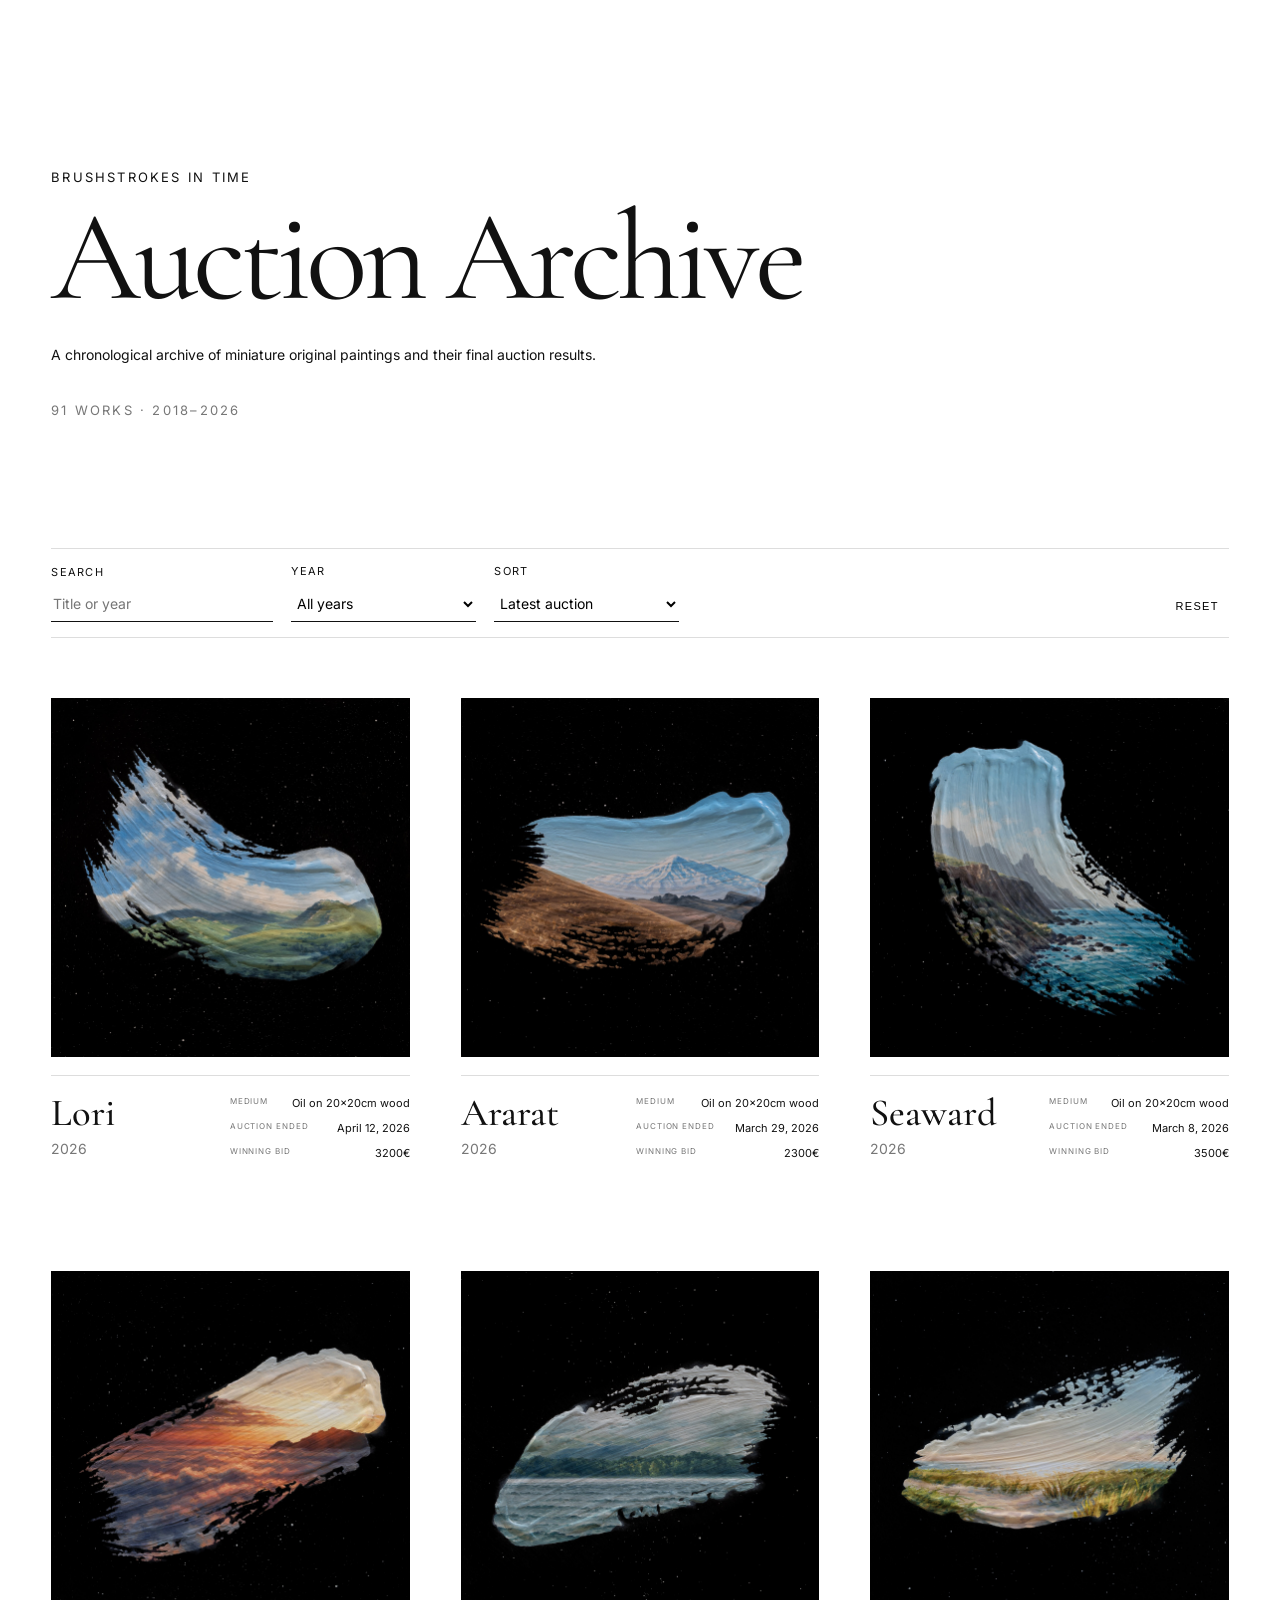
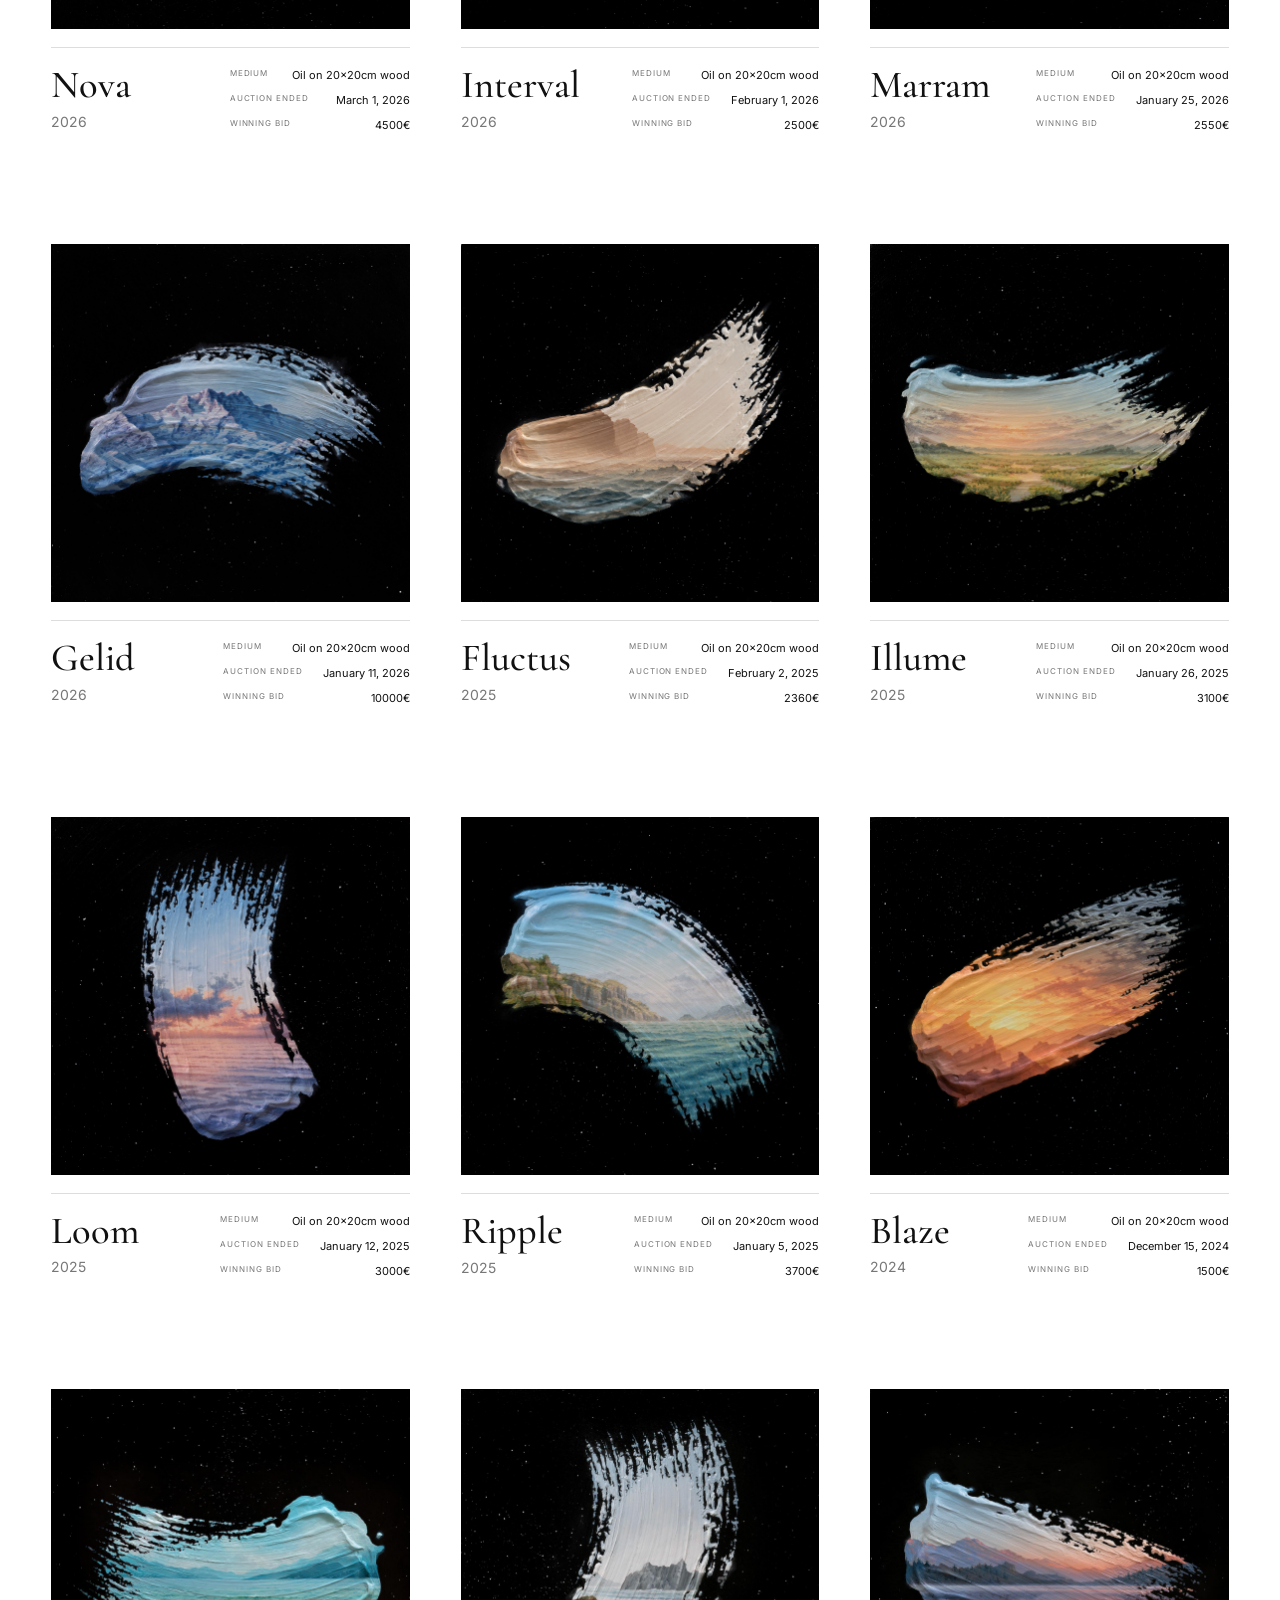
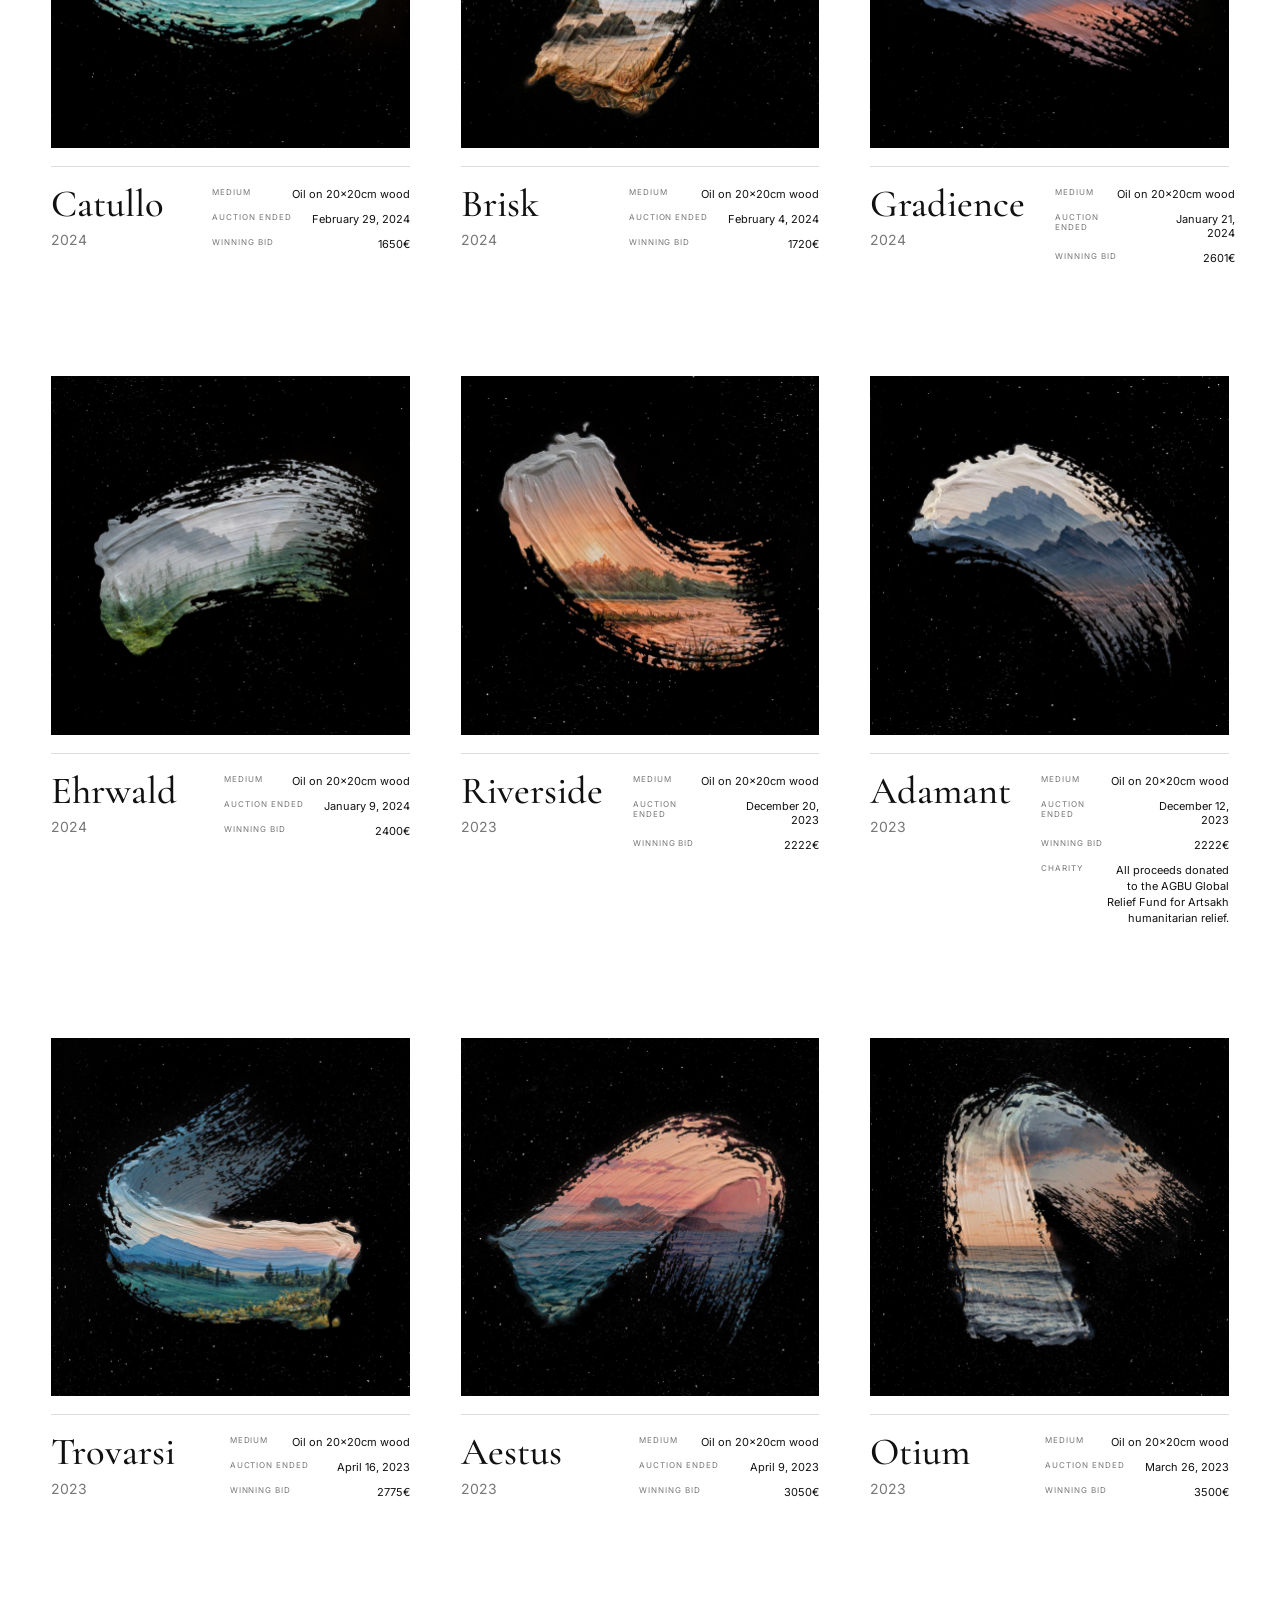
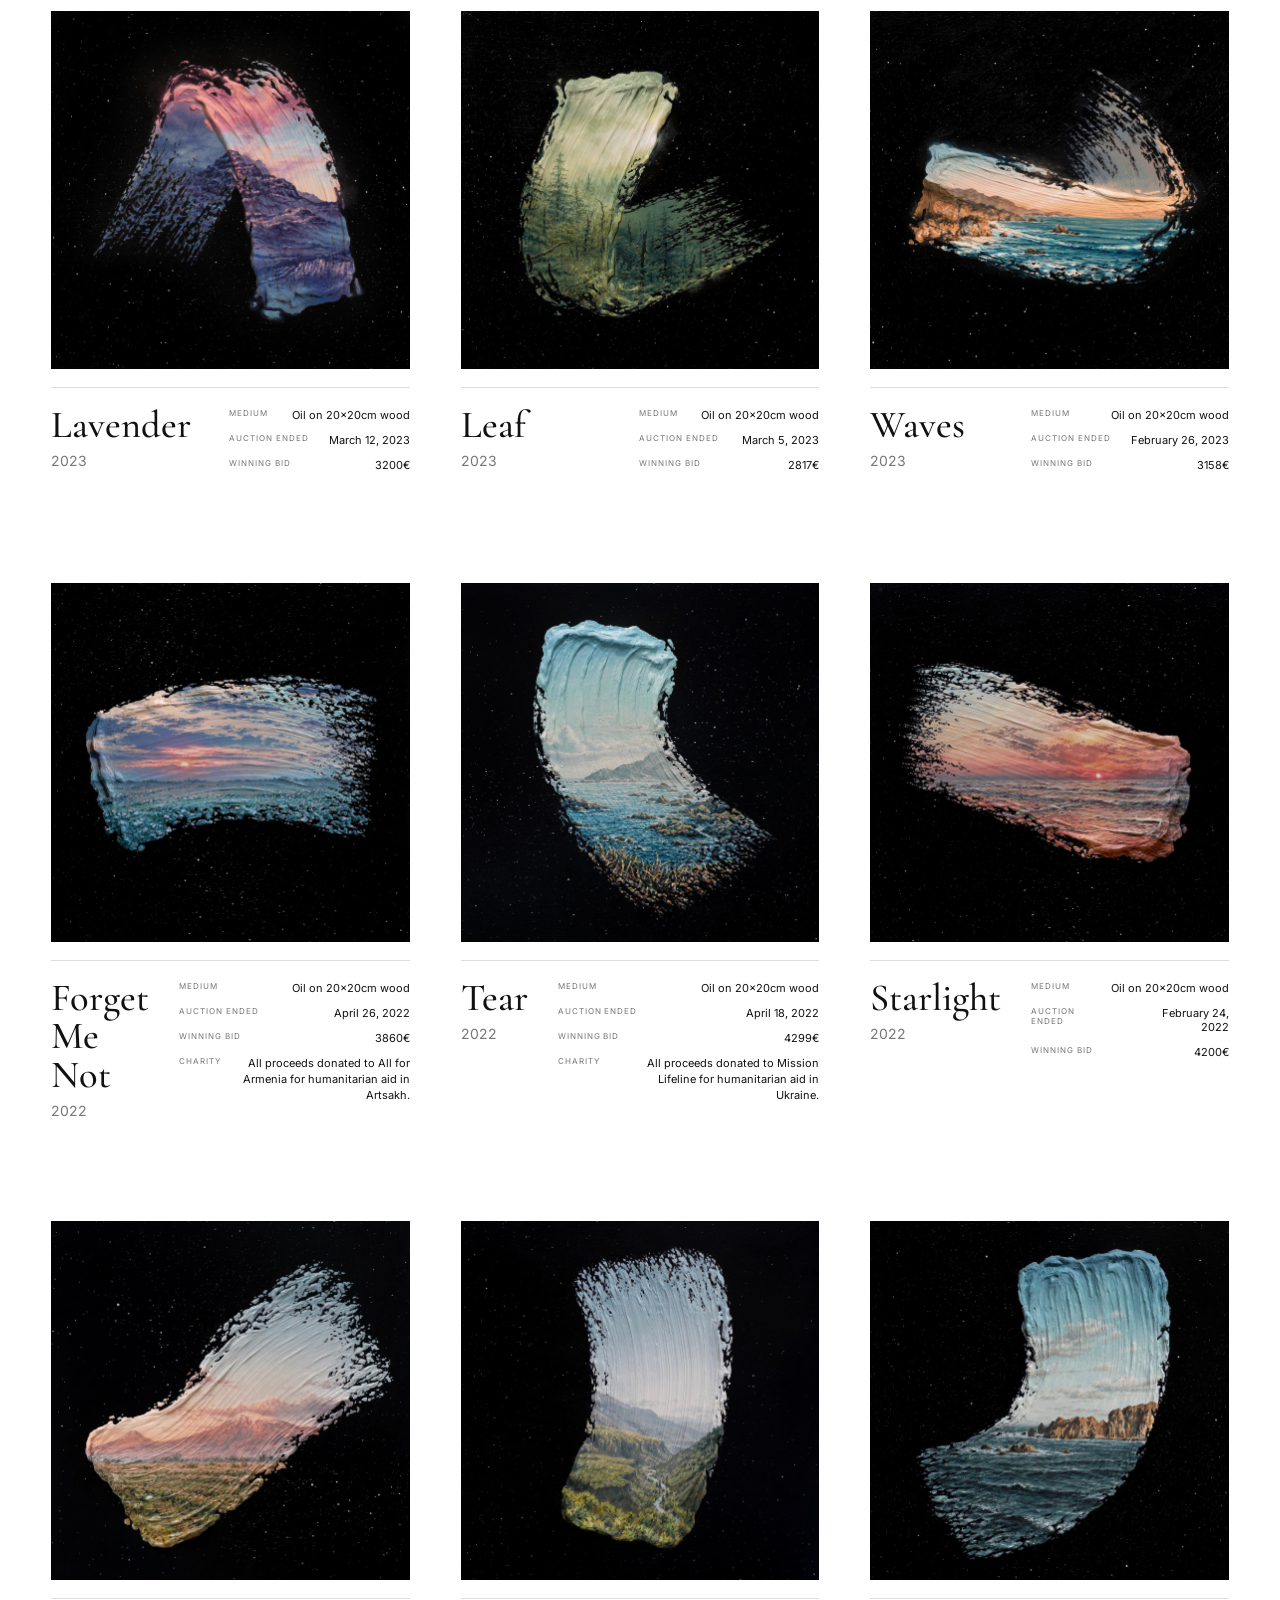
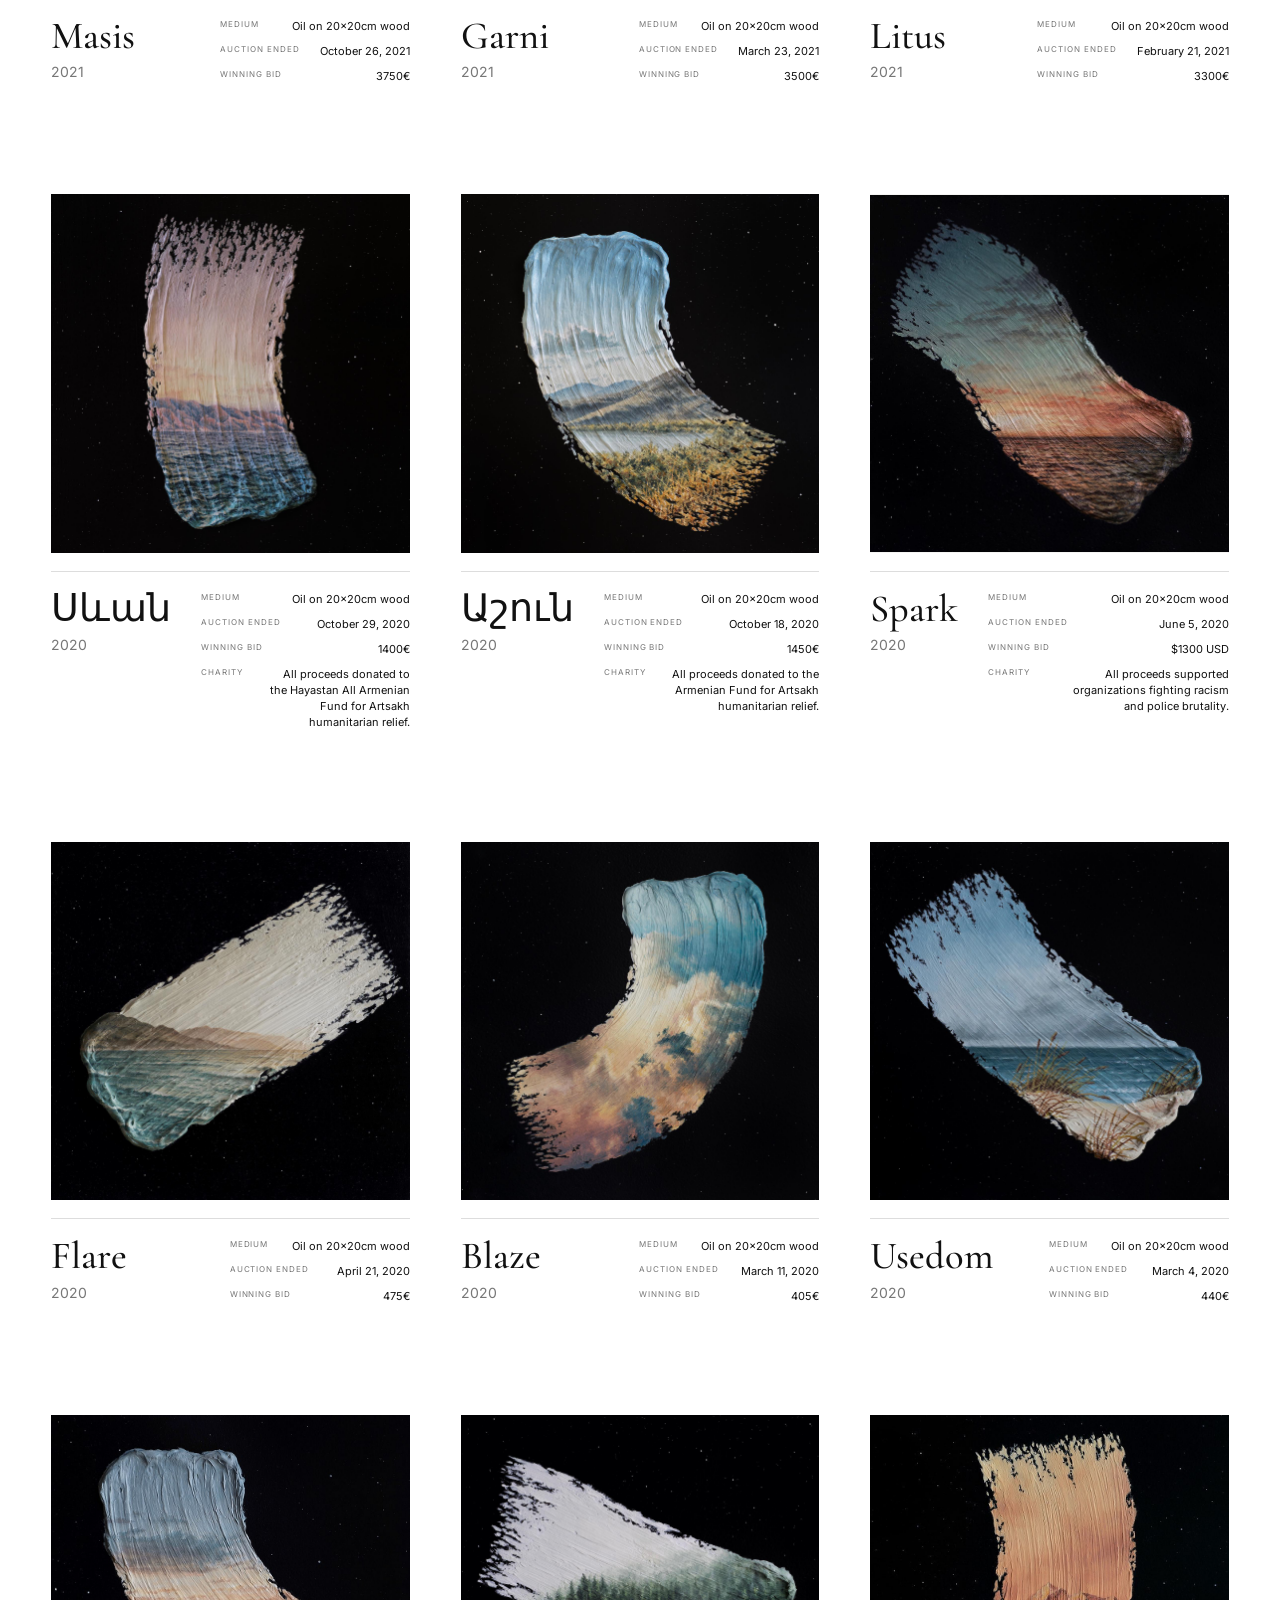
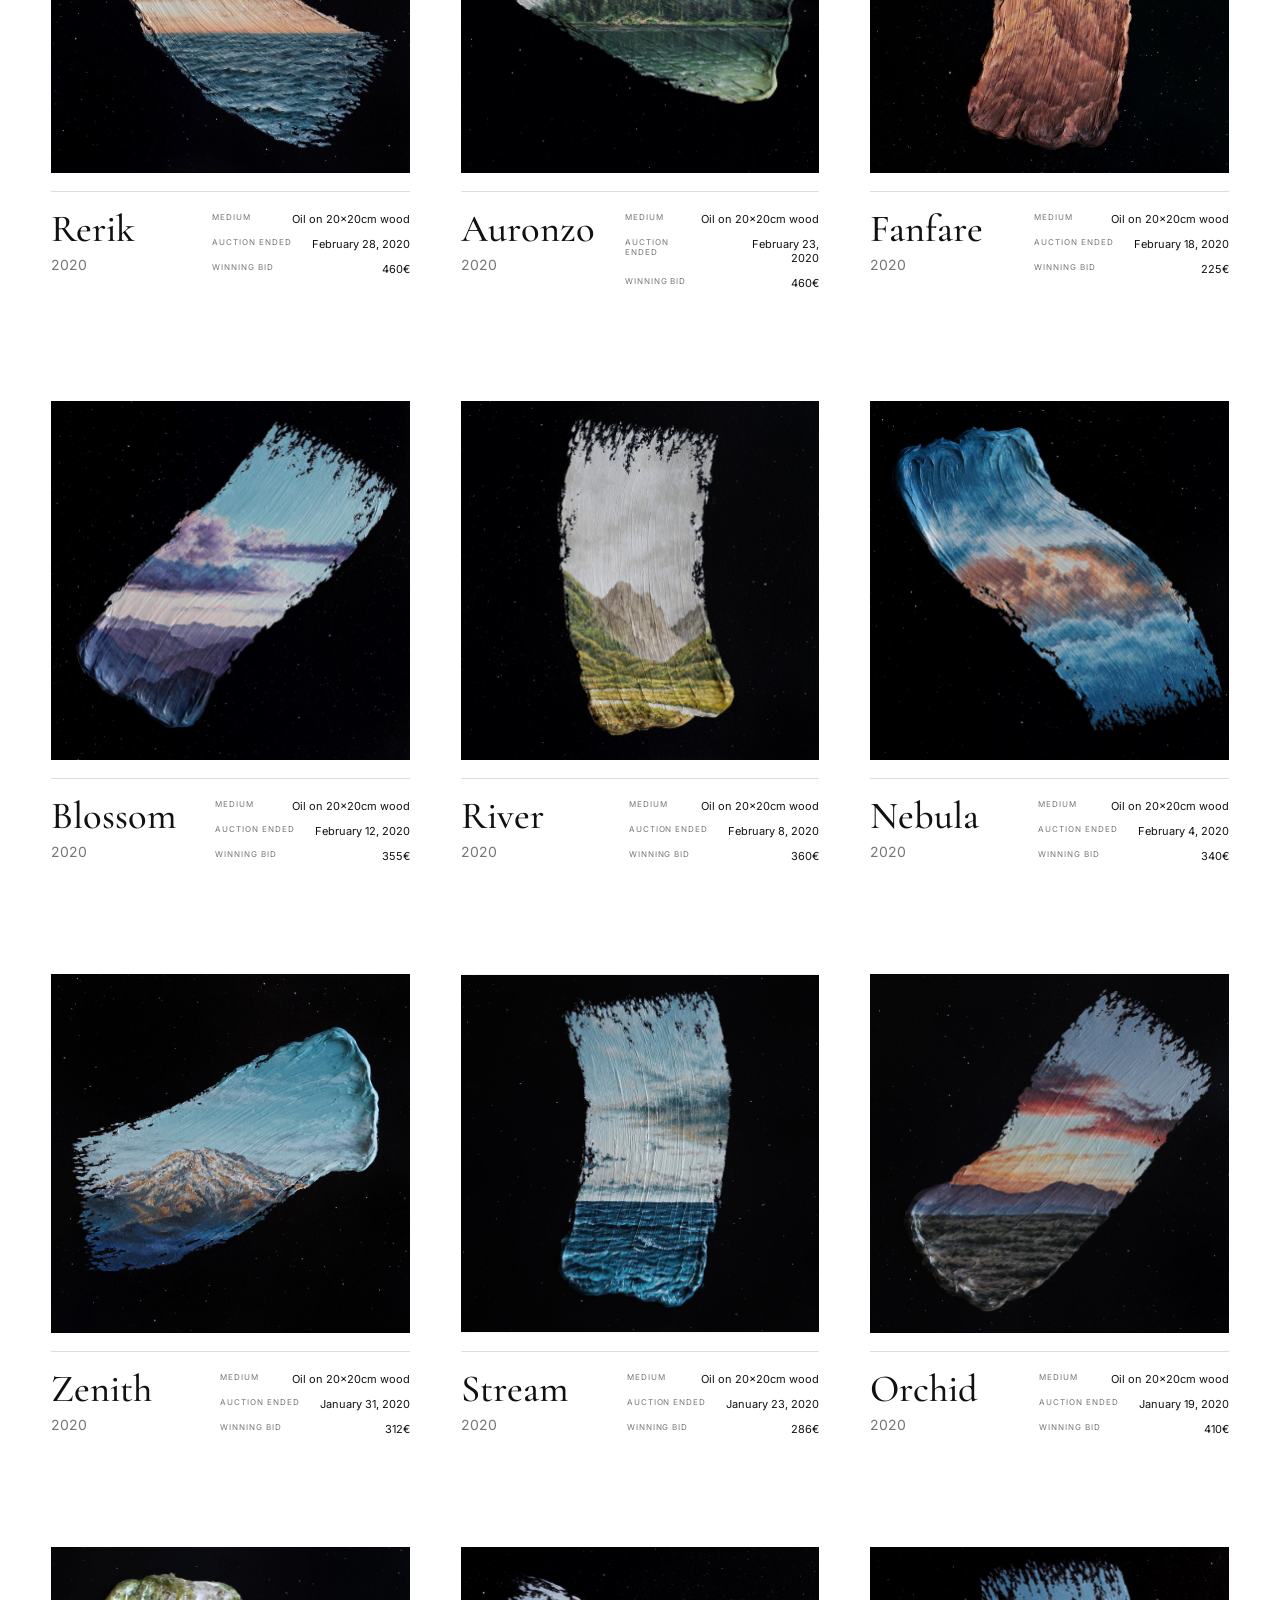
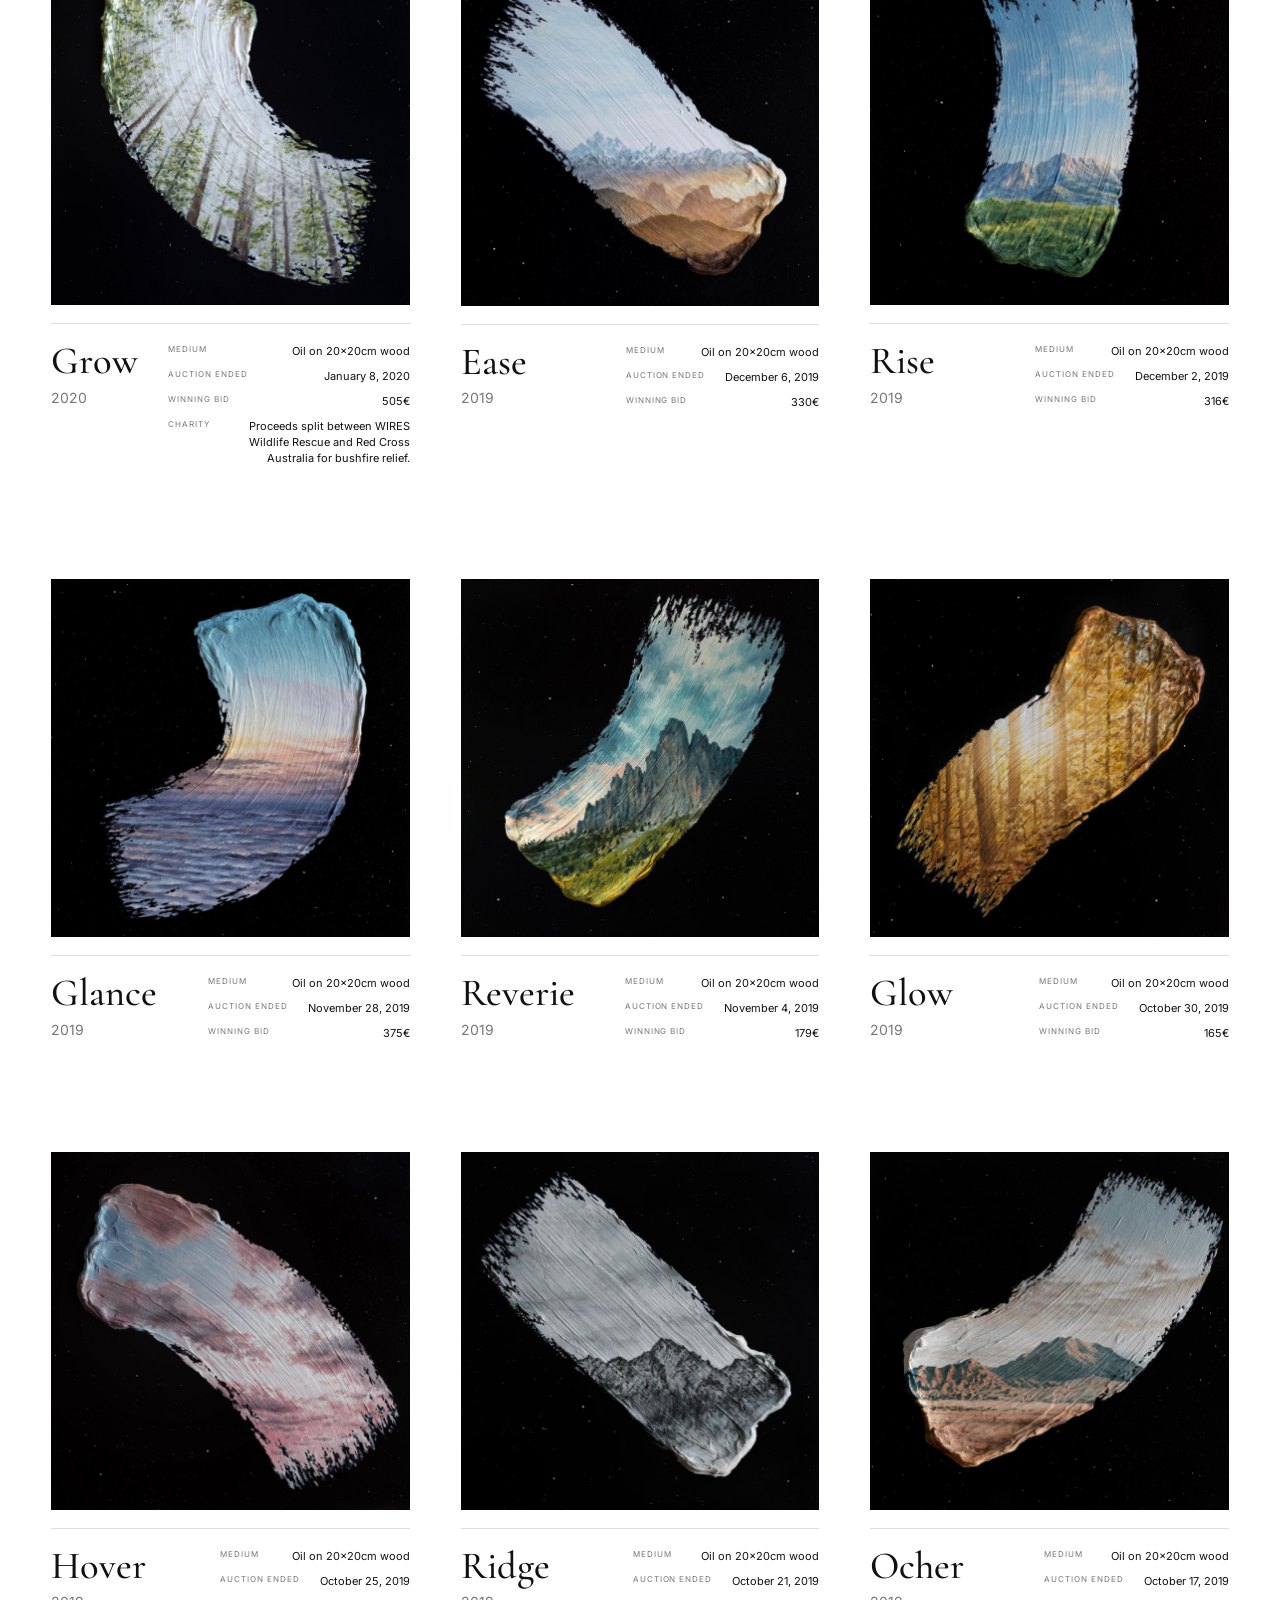
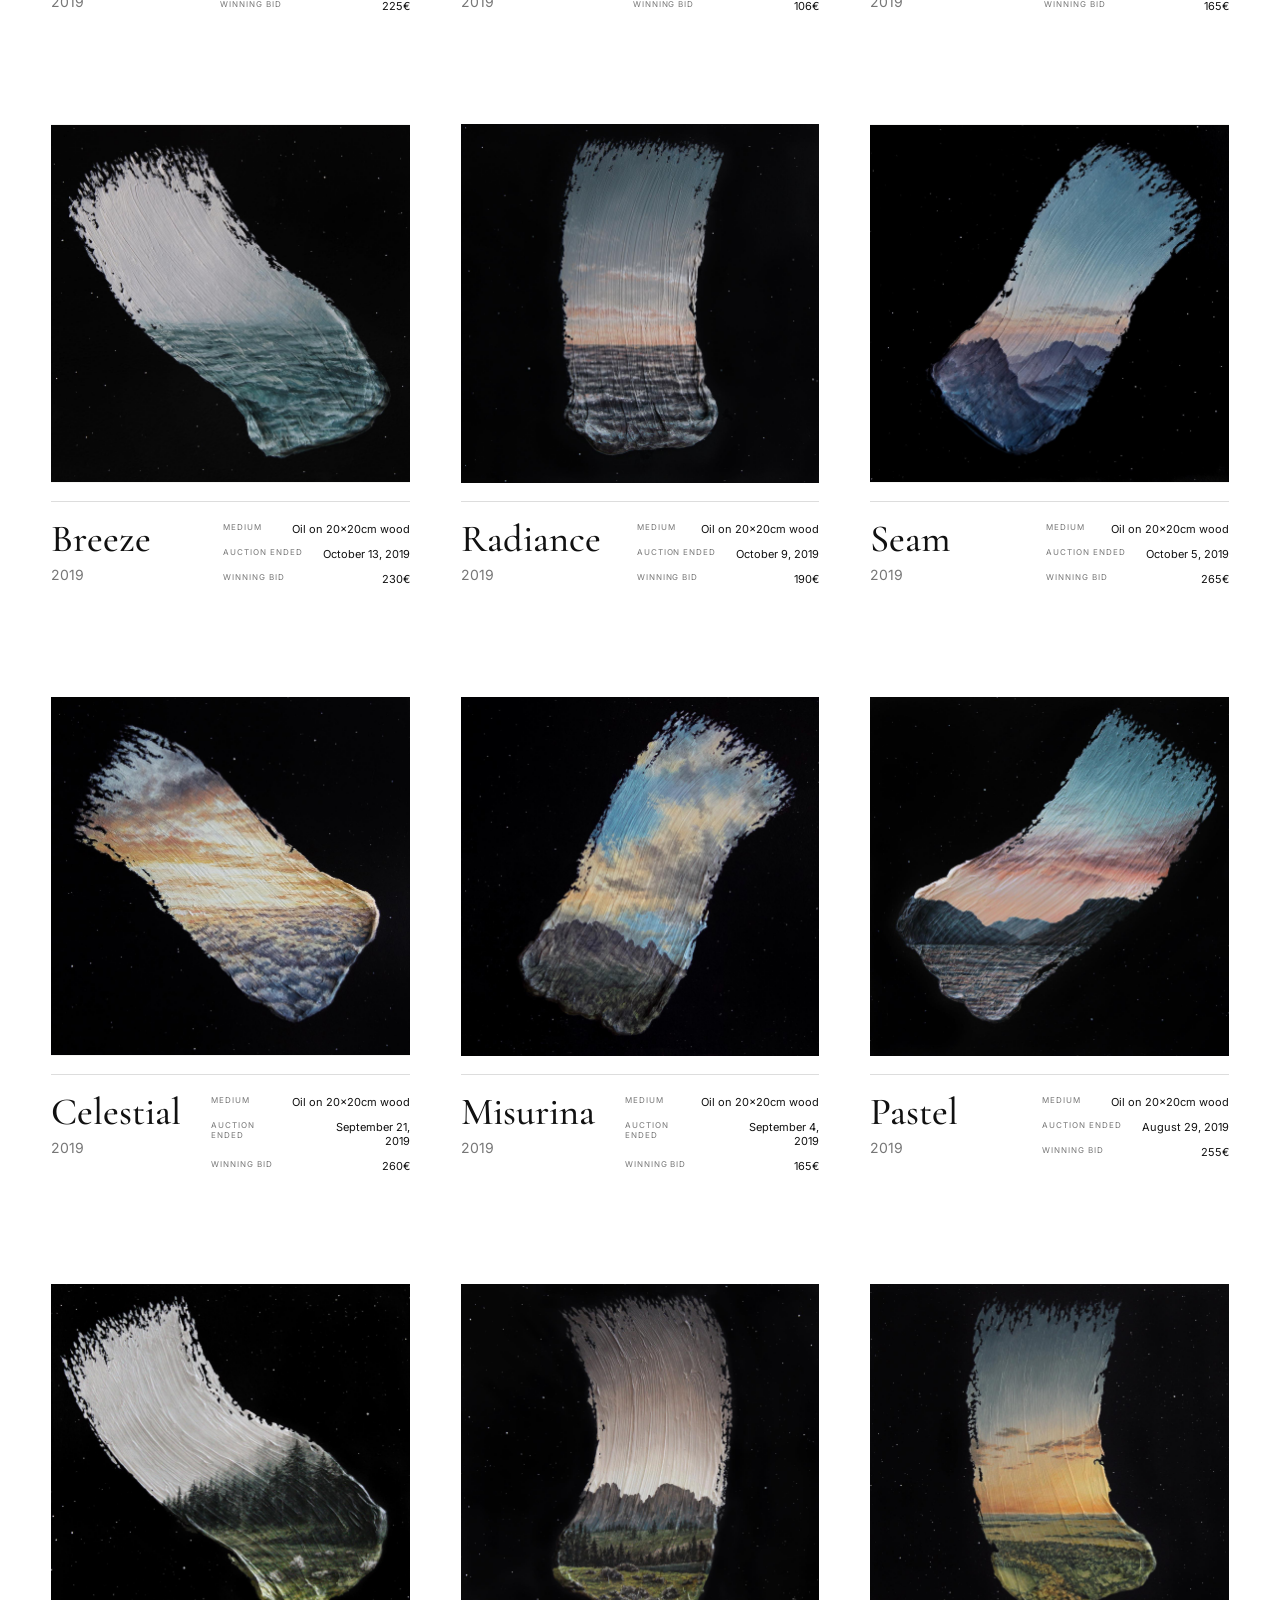
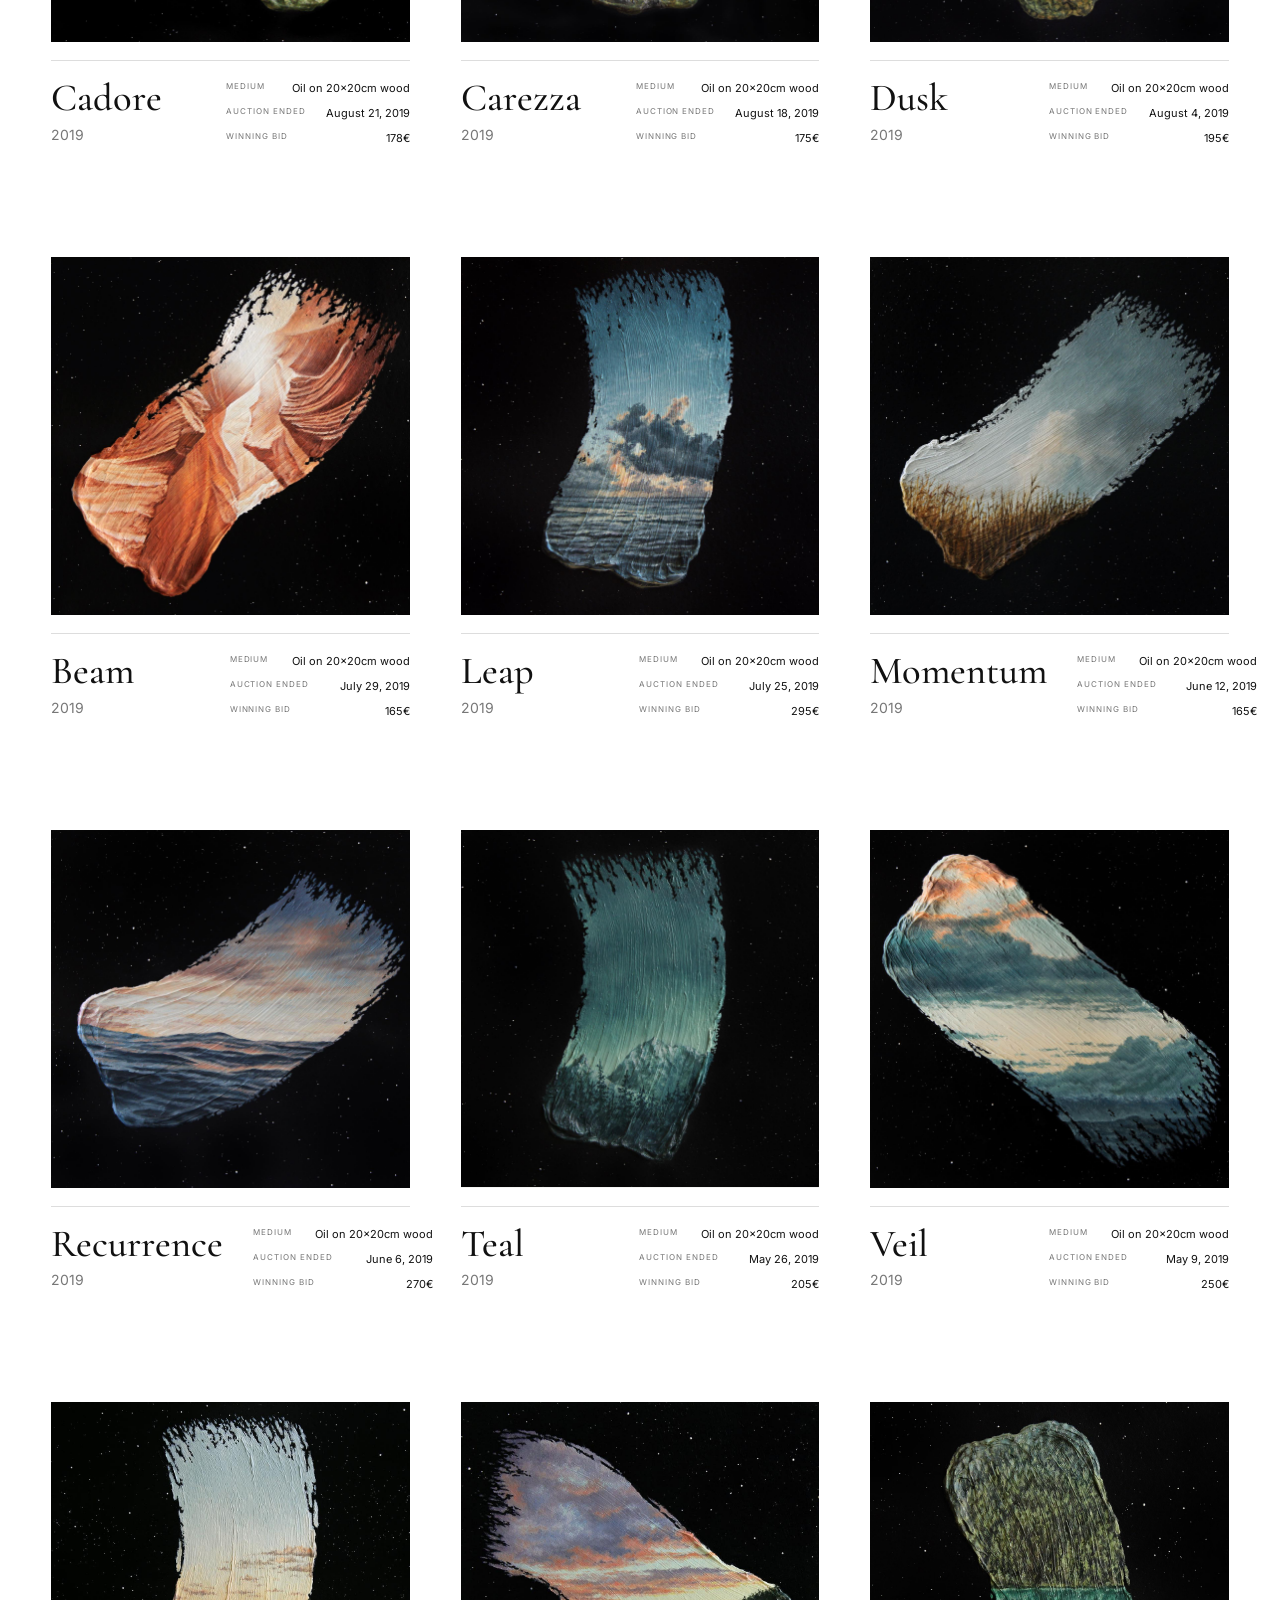
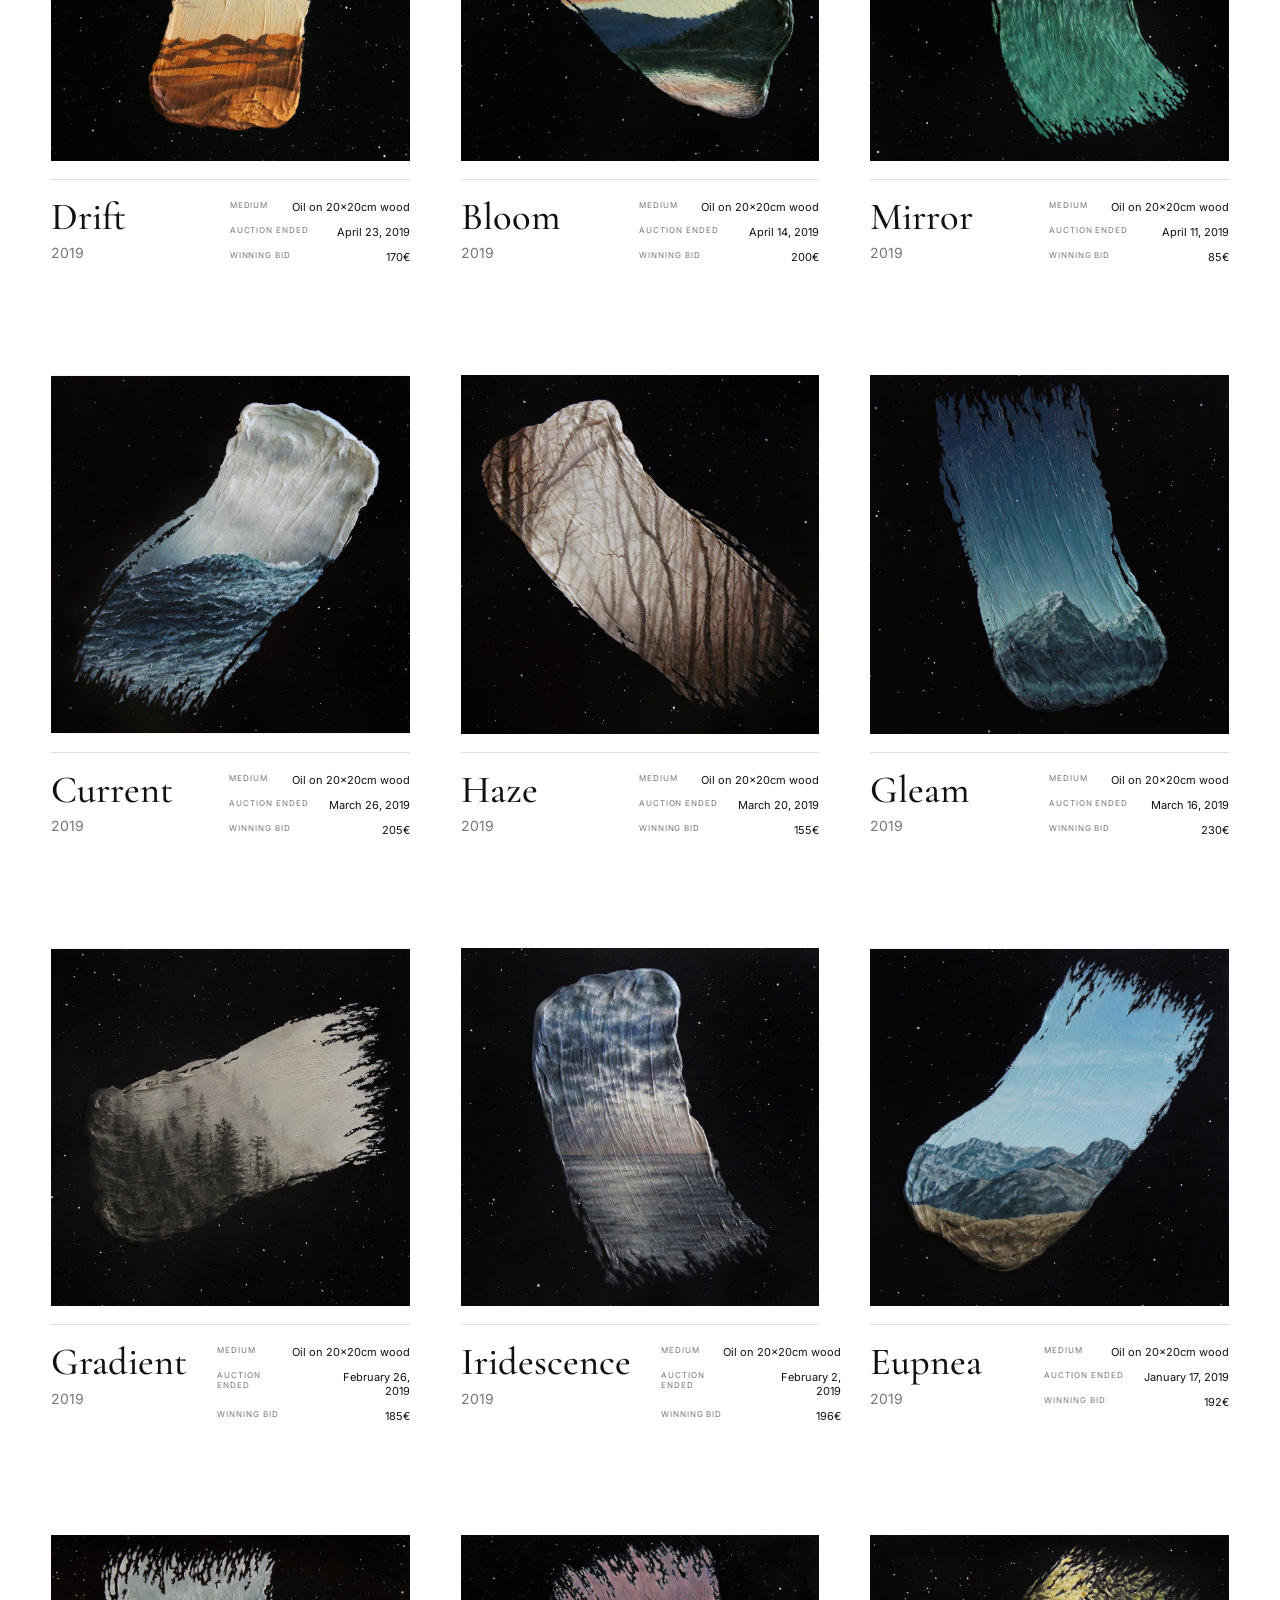
==== index.html @ 28419513 "Fix gallery display and auction sorting" ====
<!DOCTYPE html>

<html lang="en">
<head>
<meta content="noindex, nofollow" name="robots"/>
<meta charset="utf-8"/>
<meta content="width=device-width, initial-scale=1" name="viewport"/>
<meta content="index,follow" name="robots"/>
<title>Auction Archive — David Ambarzumjan</title>
<meta content="A chronological archive of David Ambarzumjan's miniature original painting auctions and final results." name="description"/>
<link href="assets/styles.css" rel="stylesheet"/>
</head>
<body>
<main class="page-shell">
<header class="intro">
<p class="eyebrow">Brushstrokes in Time</p>
<h1>Auction Archive</h1>
<p class="description">A chronological archive of miniature original paintings and their final auction results.</p>
<p aria-live="polite" class="count" id="count"></p>
</header>
<section aria-label="Archive filters" class="controls">
<label>Search<input id="search" placeholder="Title or year" type="search"/></label>
<label>Year<select id="year"><option value="all">All years</option></select></label>
<label>Sort <select id="sort"><option value="latest">Latest auction</option><option value="earliest">Earliest auction</option><option value="high">Highest auction result</option><option value="low">Lowest auction result</option></select></label>
<button id="reset" type="button">Reset</button></section>
<section aria-live="polite" class="archive" id="archive"></section>
<p class="empty" hidden="" id="empty">No works match those filters.</p>
<p class="empty" hidden="" id="load-error">Archive data could not be loaded.</p>
</main>
<dialog class="viewer" id="viewer">
<button aria-label="Close gallery" class="close" type="button">×</button>
<button aria-label="Previous image" class="gallery-nav previous" type="button">‹</button>
<figure class="viewer-content">
<div class="viewer-frame"><img alt=""/></div>
<figcaption class="viewer-caption"><p></p><span class="image-counter"></span></figcaption>
</figure>
<button aria-label="Next image" class="gallery-nav next" type="button">›</button>
</dialog>
<script defer="" src="assets/app.js"></script>
</body>
</html>
---- assets/styles.css ----
@import url("https://fonts.googleapis.com/css2?family=Cormorant+Garamond:wght@400;500&family=Inter:wght@400;500;600&display=swap");
:root{--ink:#111;--muted:#777;--line:#ddd;--paper:#fff;--pad:clamp(20px,4vw,64px)}*{box-sizing:border-box}html{scroll-behavior:smooth}body{margin:0;background:var(--paper);color:var(--ink);font-family:Inter,Arial,sans-serif;font-size:14px}main{padding:0 var(--pad) 90px}.intro{padding:clamp(72px,12vw,160px) 0 clamp(60px,9vw,115px);max-width:850px}.eyebrow,.count{text-transform:uppercase;letter-spacing:.17em;font-size:13px;line-height:1.45}.intro h1{font:400 clamp(58px,10vw,140px)/.82 Cormorant Garamond,Georgia,serif;margin:20px 0 35px;letter-spacing:-.045em}.lede{font:400 clamp(21px,3vw,36px)/1.25 Cormorant Garamond,Georgia,serif;max-width:680px}.count{margin-top:38px;color:var(--muted)}.controls{position:sticky;top:0;z-index:5;background:rgba(255,255,255,.94);backdrop-filter:blur(12px);border-top:1px solid var(--line);border-bottom:1px solid var(--line);padding:15px 0;display:flex;align-items:end;gap:18px;margin-bottom:60px}.controls label{display:grid;gap:8px;text-transform:uppercase;letter-spacing:.12em;font-size:11px}.controls input,.controls select{border:0;border-bottom:1px solid var(--ink);background:transparent;border-radius:0;padding:8px 2px;font:400 14px/1.3 Inter,Arial,sans-serif;min-width:185px}.controls button{margin-left:auto;background:transparent;border:0;text-transform:uppercase;letter-spacing:.12em;font-size:11px;cursor:pointer;padding:10px}.archive{display:grid;grid-template-columns:repeat(3,minmax(0,1fr));gap:clamp(65px,8vw,125px) clamp(24px,4vw,64px)}.artwork{min-width:0}.image-button{display:block;width:100%;padding:0;border:0;background:#f4f4f2;cursor:zoom-in;aspect-ratio:1/1;overflow:hidden}.image-button img{display:block;width:100%;height:100%;object-fit:contain;transition:transform .6s ease}.image-button:hover img{transform:scale(1.015)}.meta{display:grid;grid-template-columns:1fr auto;gap:30px;padding-top:18px;border-top:1px solid var(--line);margin-top:18px}.meta h2{font:500 clamp(27px,3vw,42px)/1 Cormorant Garamond,Georgia,serif;margin:0}.year{margin:8px 0 0;color:var(--muted)}dl{margin:0;min-width:180px}dl div{display:flex;justify-content:space-between;gap:20px;padding:2px 0 9px}dt{text-transform:uppercase;letter-spacing:.12em;font-size:8px;color:var(--muted)}dd{margin:0;font-size:11px;text-align:right}dialog{border:0;padding:0;background:#111;color:#fff;width:100vw;height:100vh;max-width:none;max-height:none;overflow:hidden;touch-action:pan-y}dialog::backdrop{background:#111}.viewer-frame{width:100%;height:calc(100% - 62px);display:flex;align-items:center;justify-content:center;overflow:hidden}.viewer-frame img{width:100%;height:100%;object-fit:contain;display:block;user-select:none;-webkit-user-drag:none}.viewer-caption{height:62px;margin:0;display:grid;grid-template-columns:1fr auto 1fr;align-items:center;padding:0 24px}.viewer-caption p{grid-column:2;margin:0;font:400 22px Cormorant Garamond,Georgia,serif;text-align:center}.image-counter{grid-column:3;justify-self:end;font-size:10px;letter-spacing:.14em;color:#bbb}.close{position:fixed;right:20px;top:15px;z-index:3;border:0;background:rgba(0,0,0,.55);color:white;width:42px;height:42px;border-radius:50%;font-size:28px;cursor:pointer}.gallery-nav{position:fixed;z-index:2;top:50%;transform:translateY(-50%);width:56px;height:76px;border:0;background:rgba(0,0,0,.3);color:#fff;font:300 54px/1 Georgia,serif;cursor:pointer;display:grid;place-items:center}.gallery-nav:hover{background:rgba(0,0,0,.55)}.gallery-nav.previous{left:14px}.gallery-nav.next{right:14px}.gallery-nav[hidden]{display:none}.viewer-frame img.slide-left{animation:slideLeft .24s ease}.viewer-frame img.slide-right{animation:slideRight .24s ease}@keyframes slideLeft{from{opacity:.35;transform:translateX(18px)}to{opacity:1;transform:none}}@keyframes slideRight{from{opacity:.35;transform:translateX(-18px)}to{opacity:1;transform:none}}body.viewer-open{overflow:hidden}#empty{text-align:center;padding:80px 0;color:var(--muted)}@media(max-width:760px){.site-header{align-items:flex-start;flex-direction:column}.site-header nav{gap:15px}.archive{grid-template-columns:1fr}.controls{flex-wrap:wrap}.controls label{flex:1}.controls input,.controls select{width:100%;min-width:0}.controls button{margin-left:0}.meta{grid-template-columns:1fr}.meta dl{max-width:300px}footer{grid-template-columns:1fr}.intro h1{font-size:70px}}@media(max-width:760px){.gallery-nav{width:44px;height:62px;font-size:44px;background:rgba(0,0,0,.18)}.gallery-nav.previous{left:4px}.gallery-nav.next{right:4px}.viewer-caption{padding:0 14px}.viewer-caption p{font-size:19px}.image-counter{font-size:9px}.close{right:10px;top:10px}}@media(max-width:760px){.gallery-nav{width:44px;height:62px;font-size:44px;background:rgba(0,0,0,.18)}.gallery-nav.previous{left:4px}.gallery-nav.next{right:4px}.viewer-caption{padding:0 14px}.viewer-caption p{font-size:19px}.image-counter{font-size:9px}.close{right:10px;top:10px}}@media(prefers-reduced-motion:reduce){*{scroll-behavior:auto!important}.image-button img{transition:none}.viewer-frame img{animation:none!important}.viewer-frame img{animation:none!important}}
/* Embedded archive: Squarespace provides the global navigation. */
body>main{padding-top:1px}
@media(max-width:1100px) and (min-width:761px){.archive{grid-template-columns:repeat(2,minmax(0,1fr))}}


/* Improved one-column metadata layout */
.charity-row dd{line-height:1.45}
@media(max-width:760px){
  .meta{grid-template-columns:1fr;gap:22px;padding-top:20px}
  .meta dl{width:100%;max-width:none;min-width:0}
  .meta dl>div{display:grid;grid-template-columns:minmax(100px,30%) minmax(0,1fr);align-items:start;gap:18px;padding:5px 0 12px}
  .meta dt{font-size:10px;line-height:1.35;padding-top:2px}
  .meta dd{min-width:0;font-size:13px;line-height:1.4;text-align:left;overflow-wrap:anywhere}
  .meta h2{font-size:36px}
  .year{font-size:16px}
}
@media(max-width:430px){
  .meta dl>div{grid-template-columns:1fr;gap:4px;padding:7px 0 13px}
  .meta dd{text-align:left}
}

/* Keep every fullscreen gallery image centered and inside the visible viewport. */
#viewer{height:100vh;height:100dvh}
.viewer-content{width:100%;height:100%;margin:0;display:grid;grid-template-rows:minmax(0,1fr) 62px}
.viewer-frame{width:100%;height:auto;min-width:0;min-height:0}
.viewer-frame img{width:100%;height:100%;max-width:100vw;max-height:calc(100vh - 62px);max-height:calc(100dvh - 62px);object-fit:contain;object-position:center}
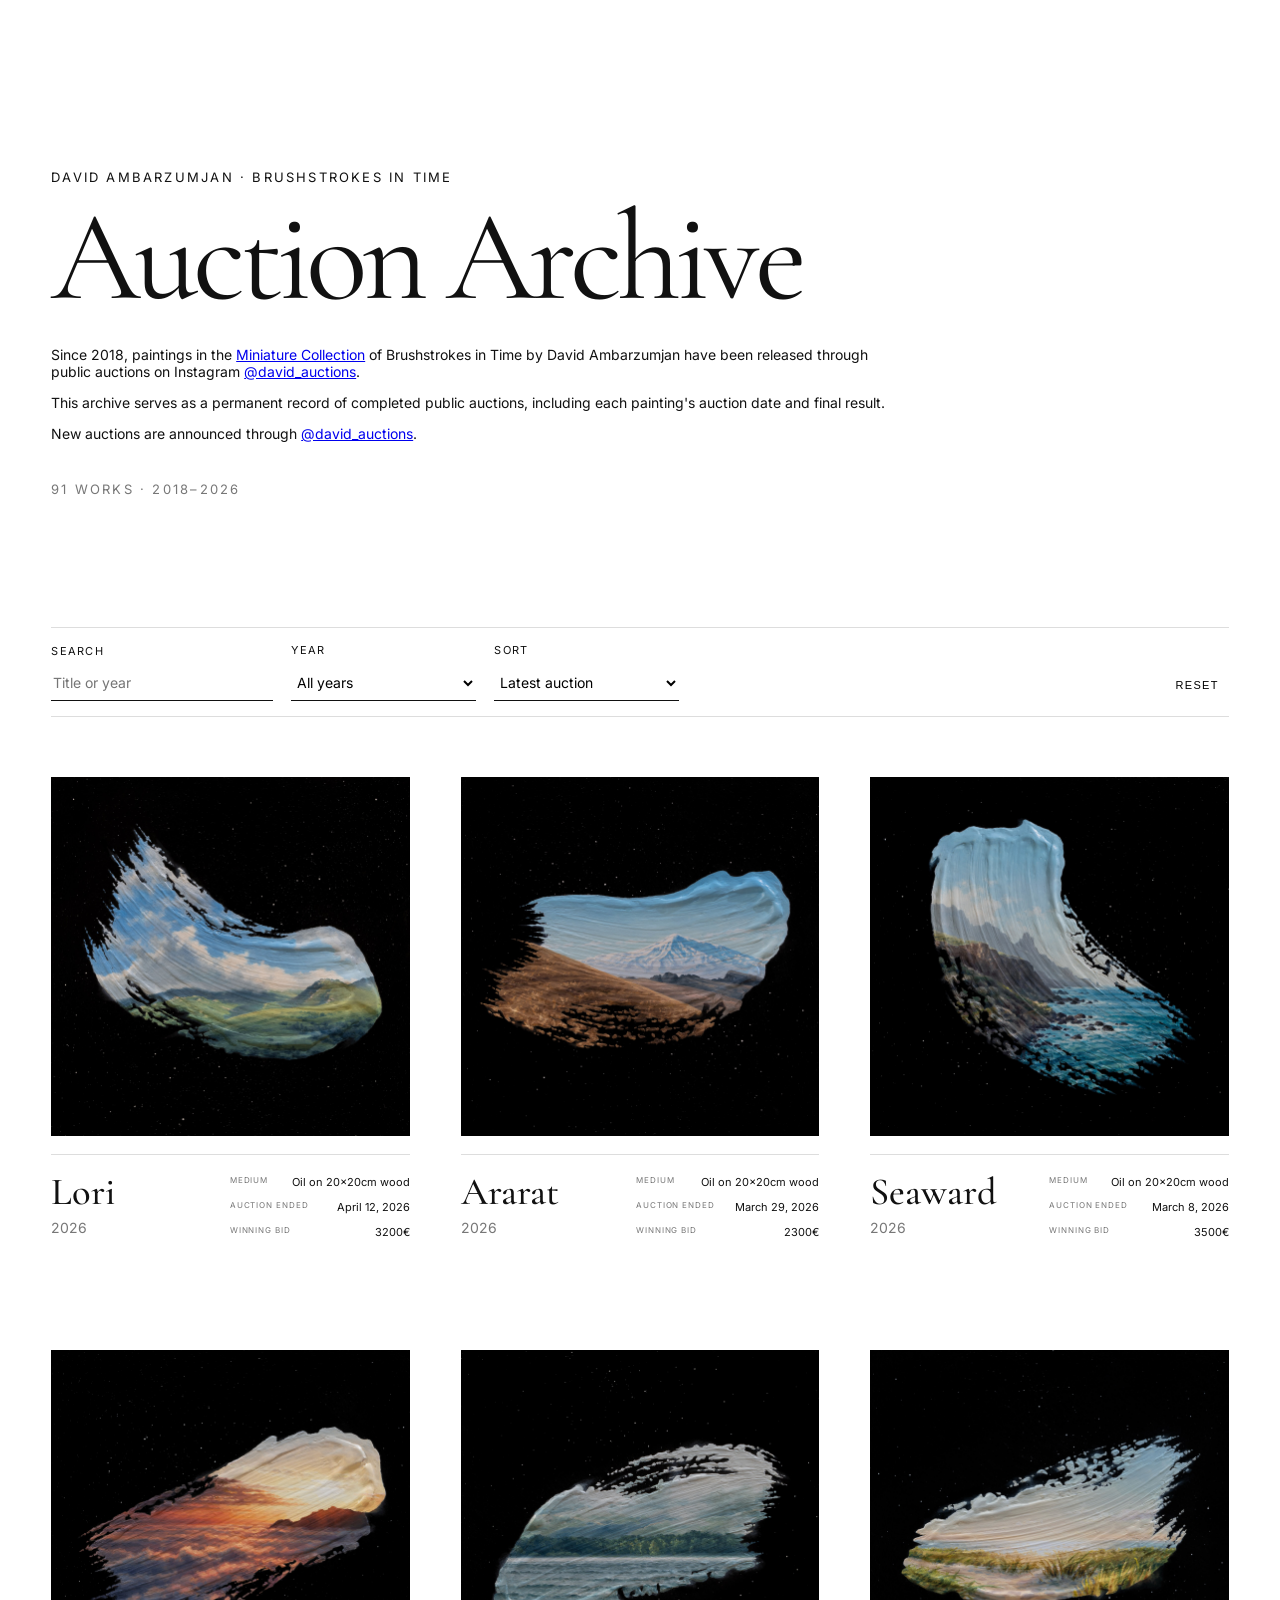
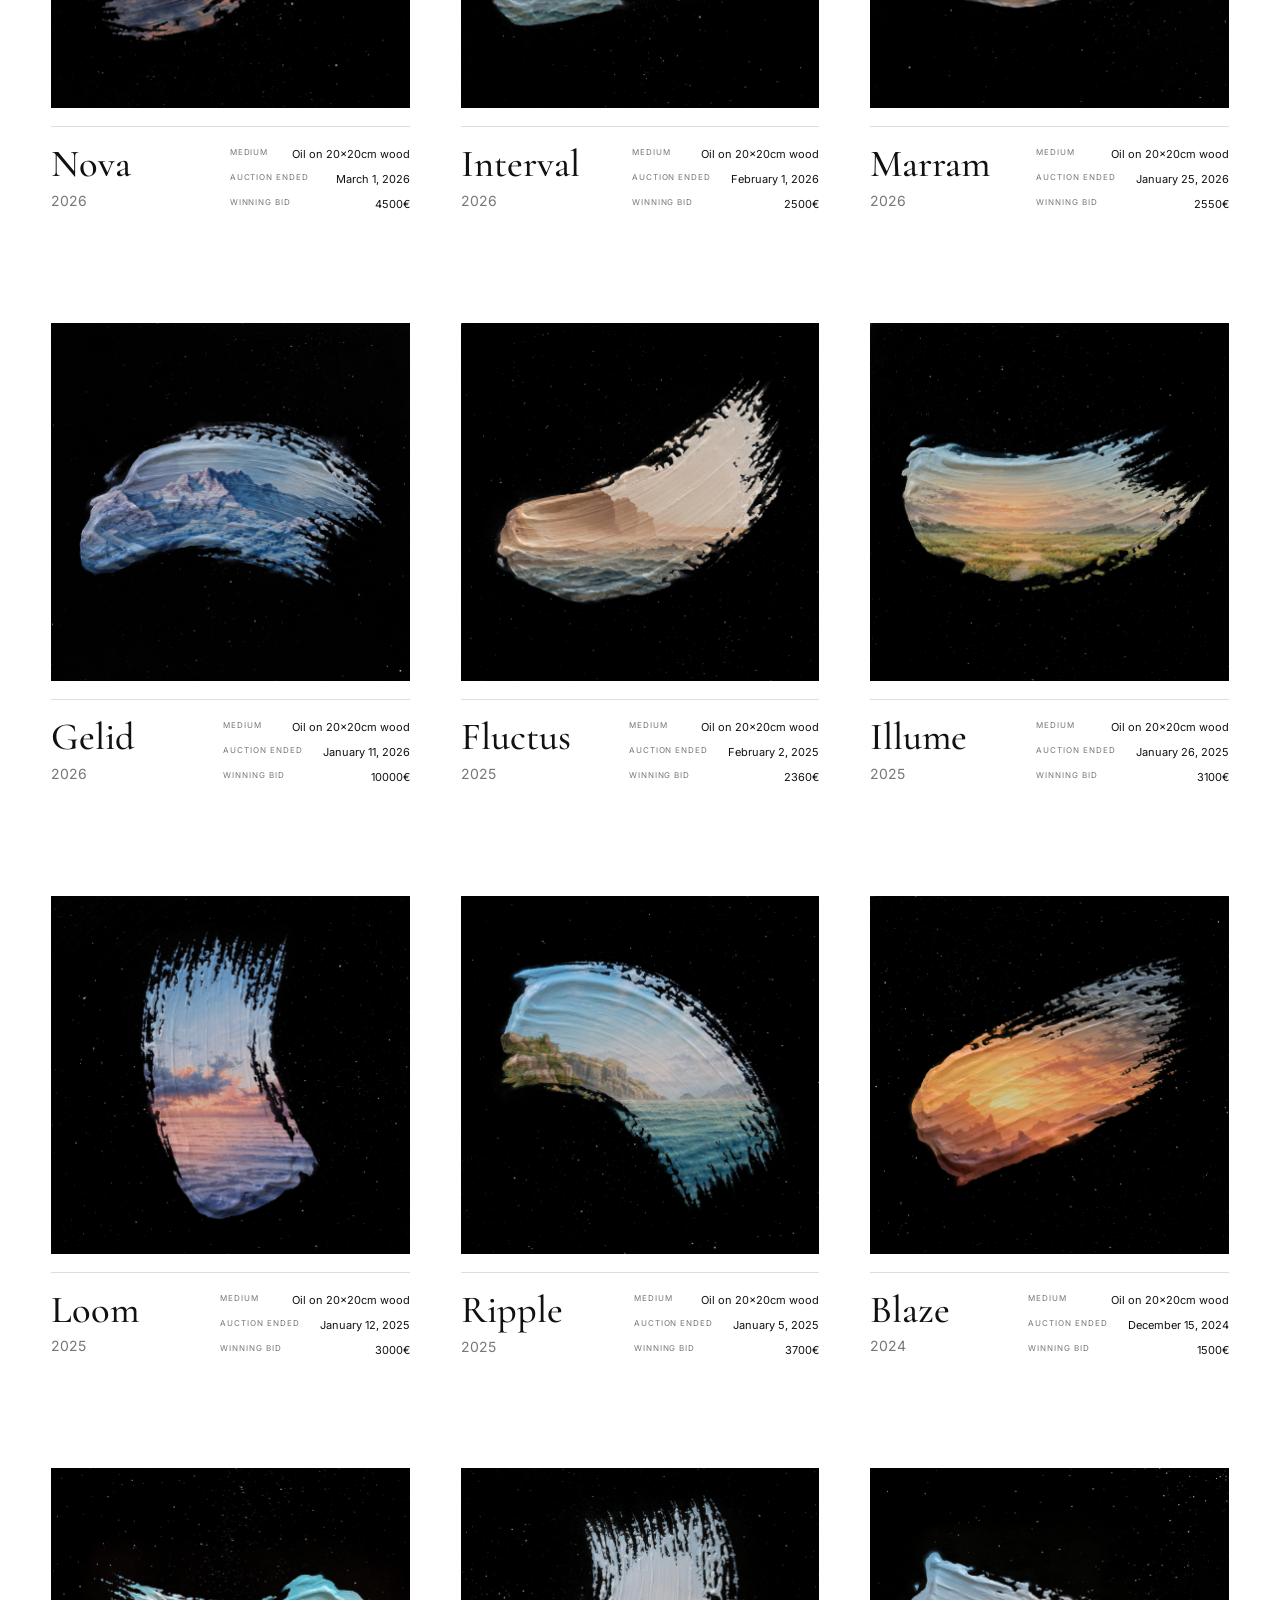
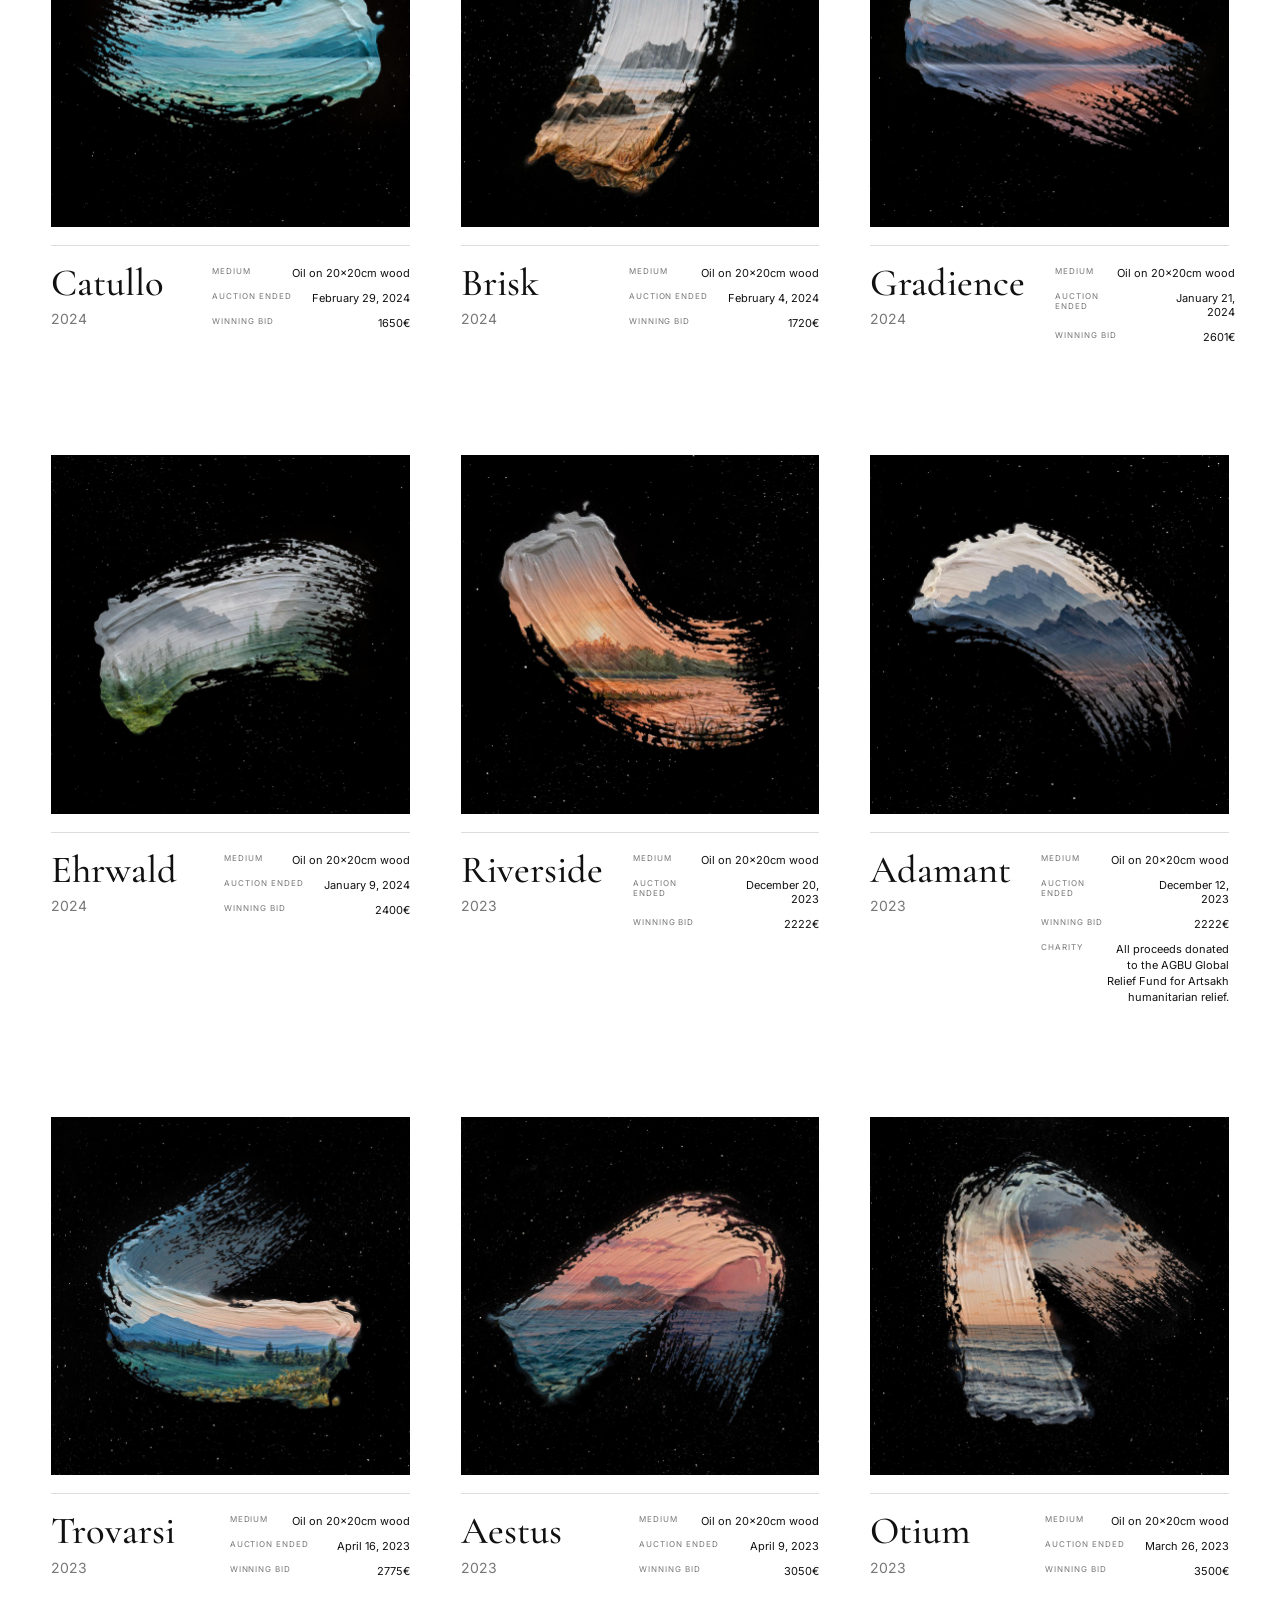
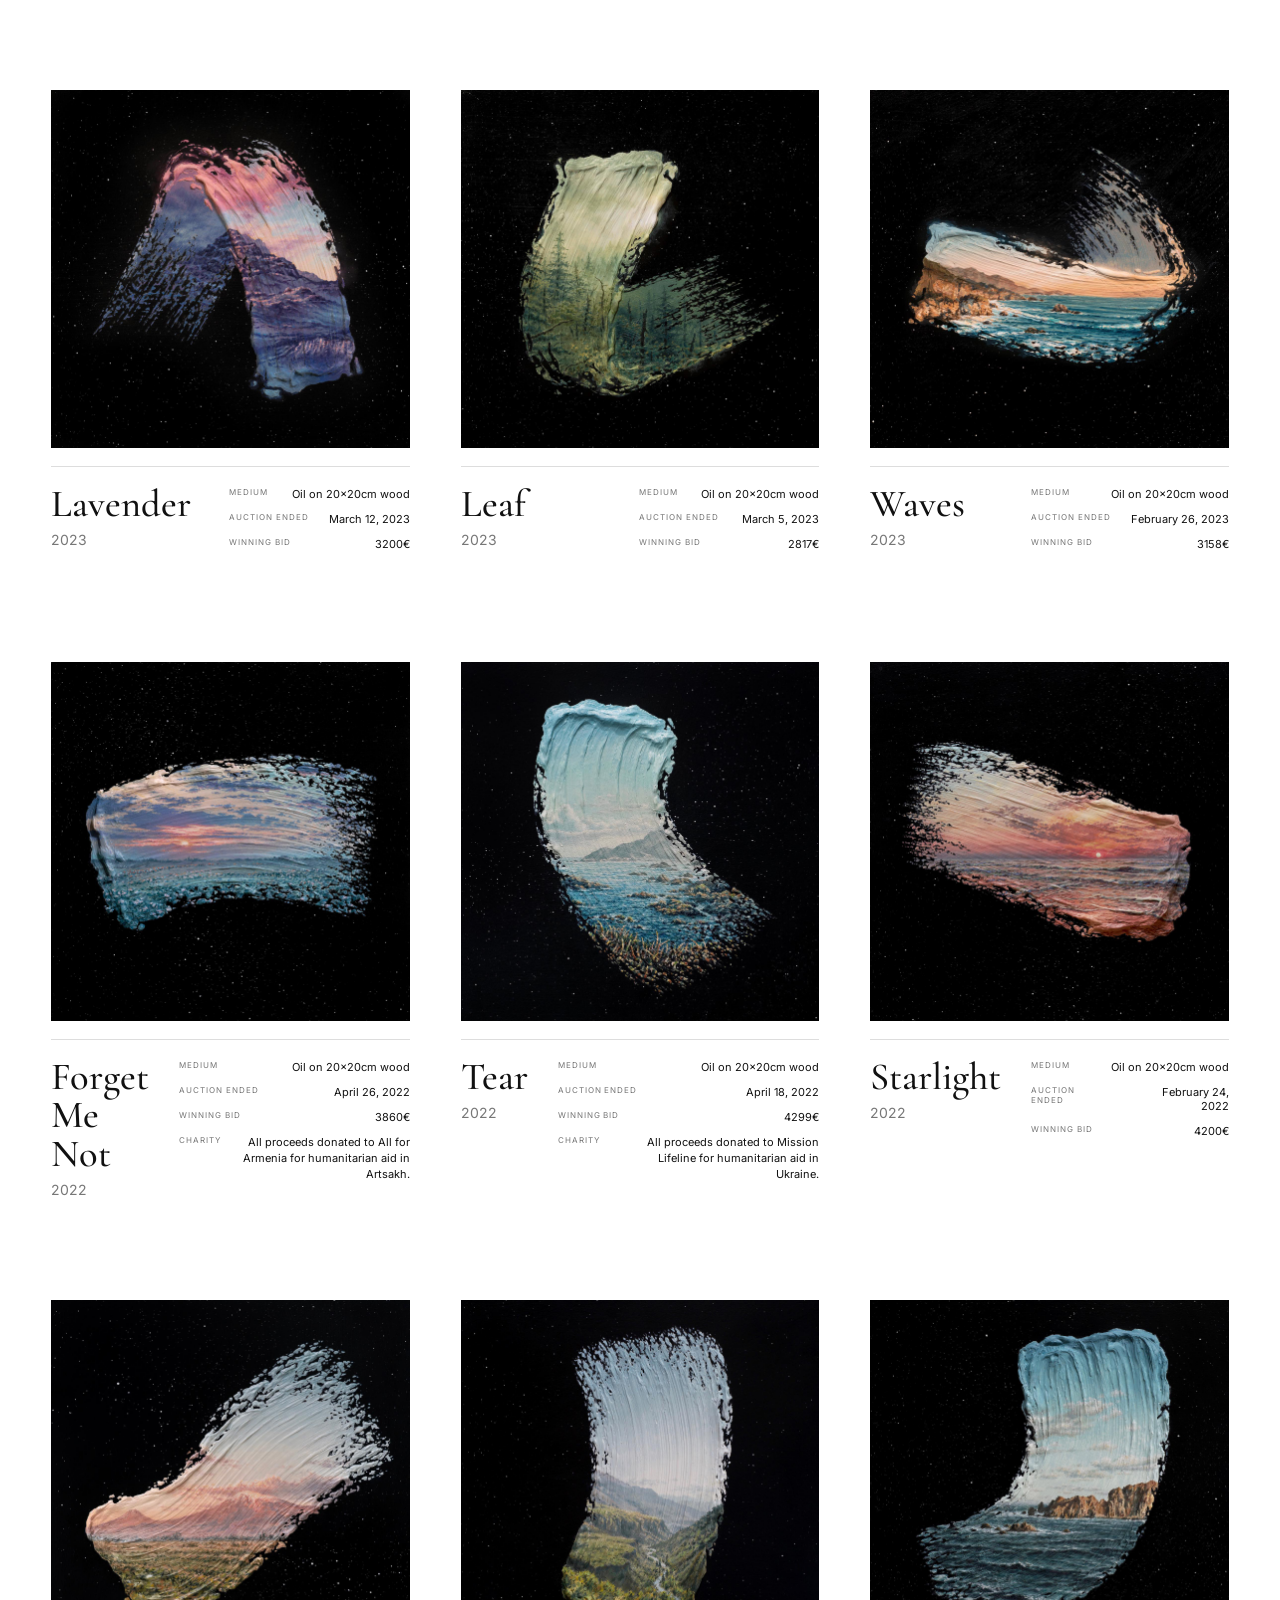
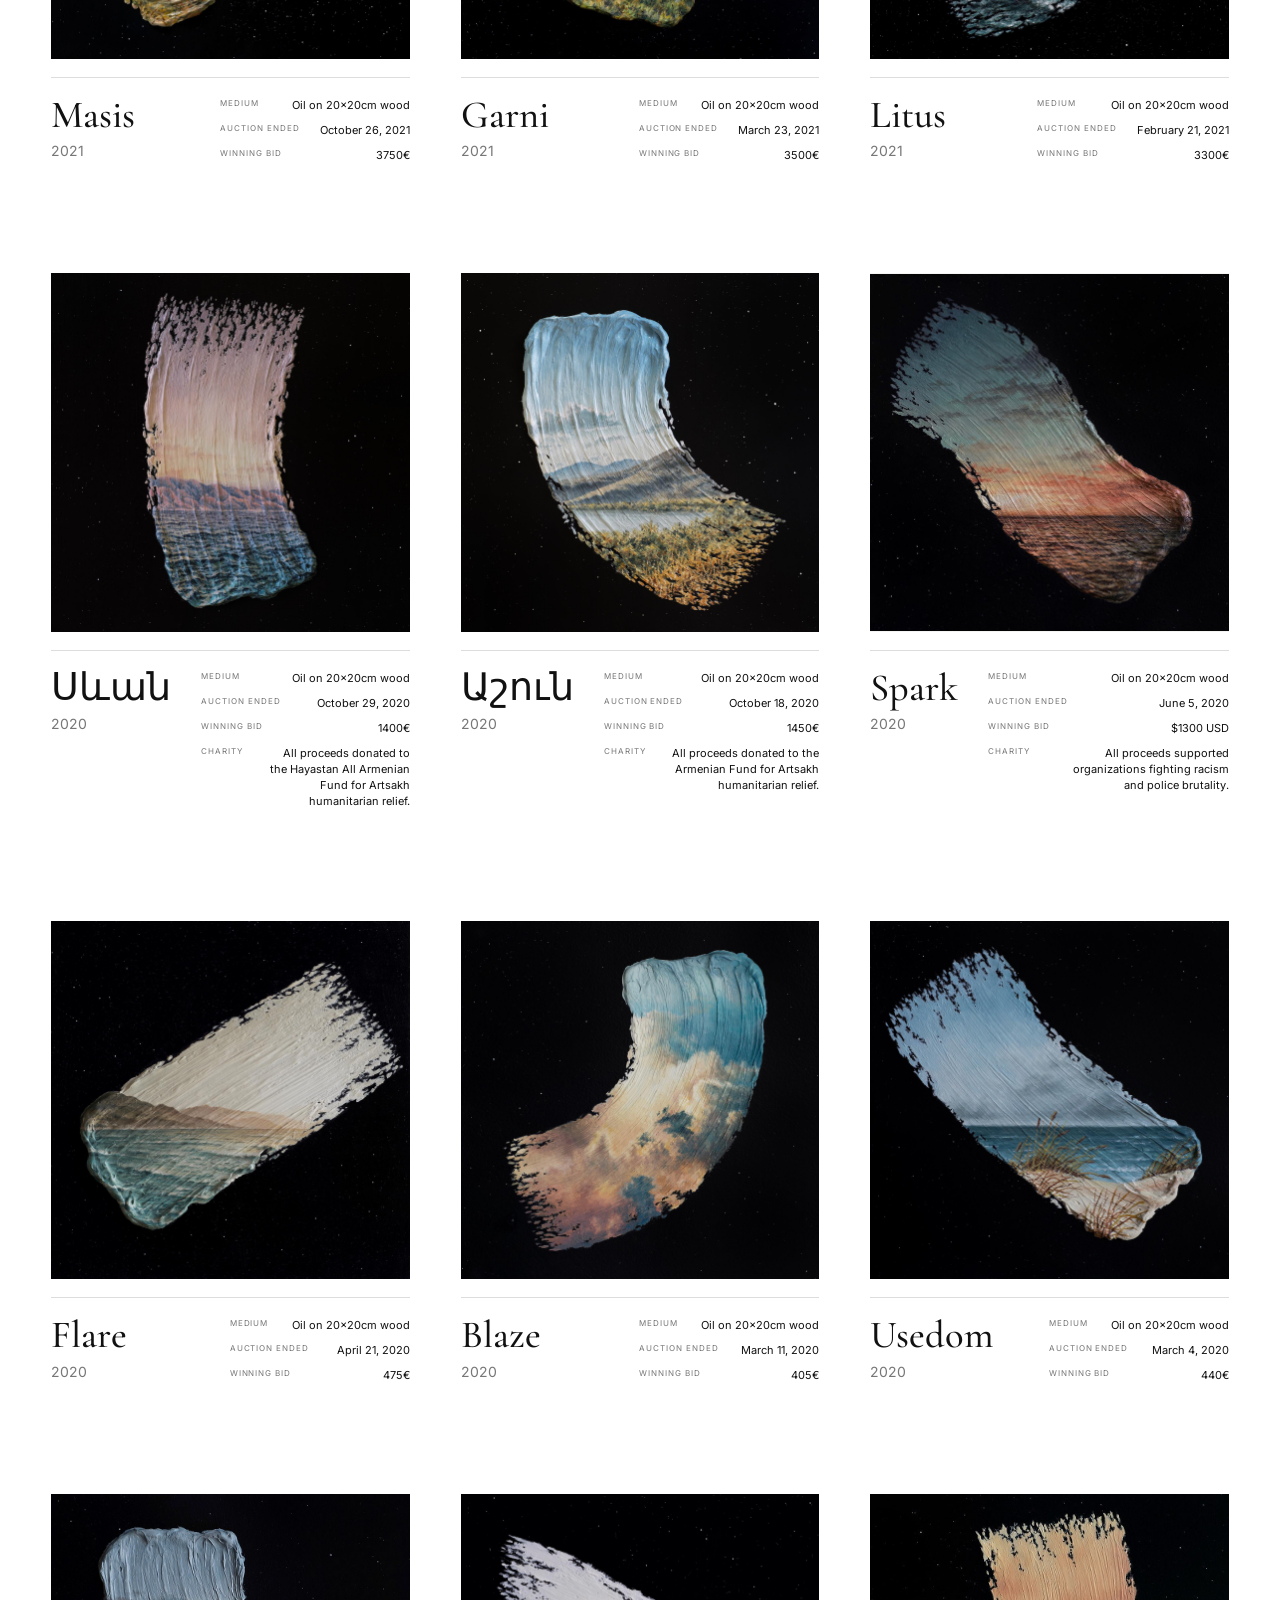
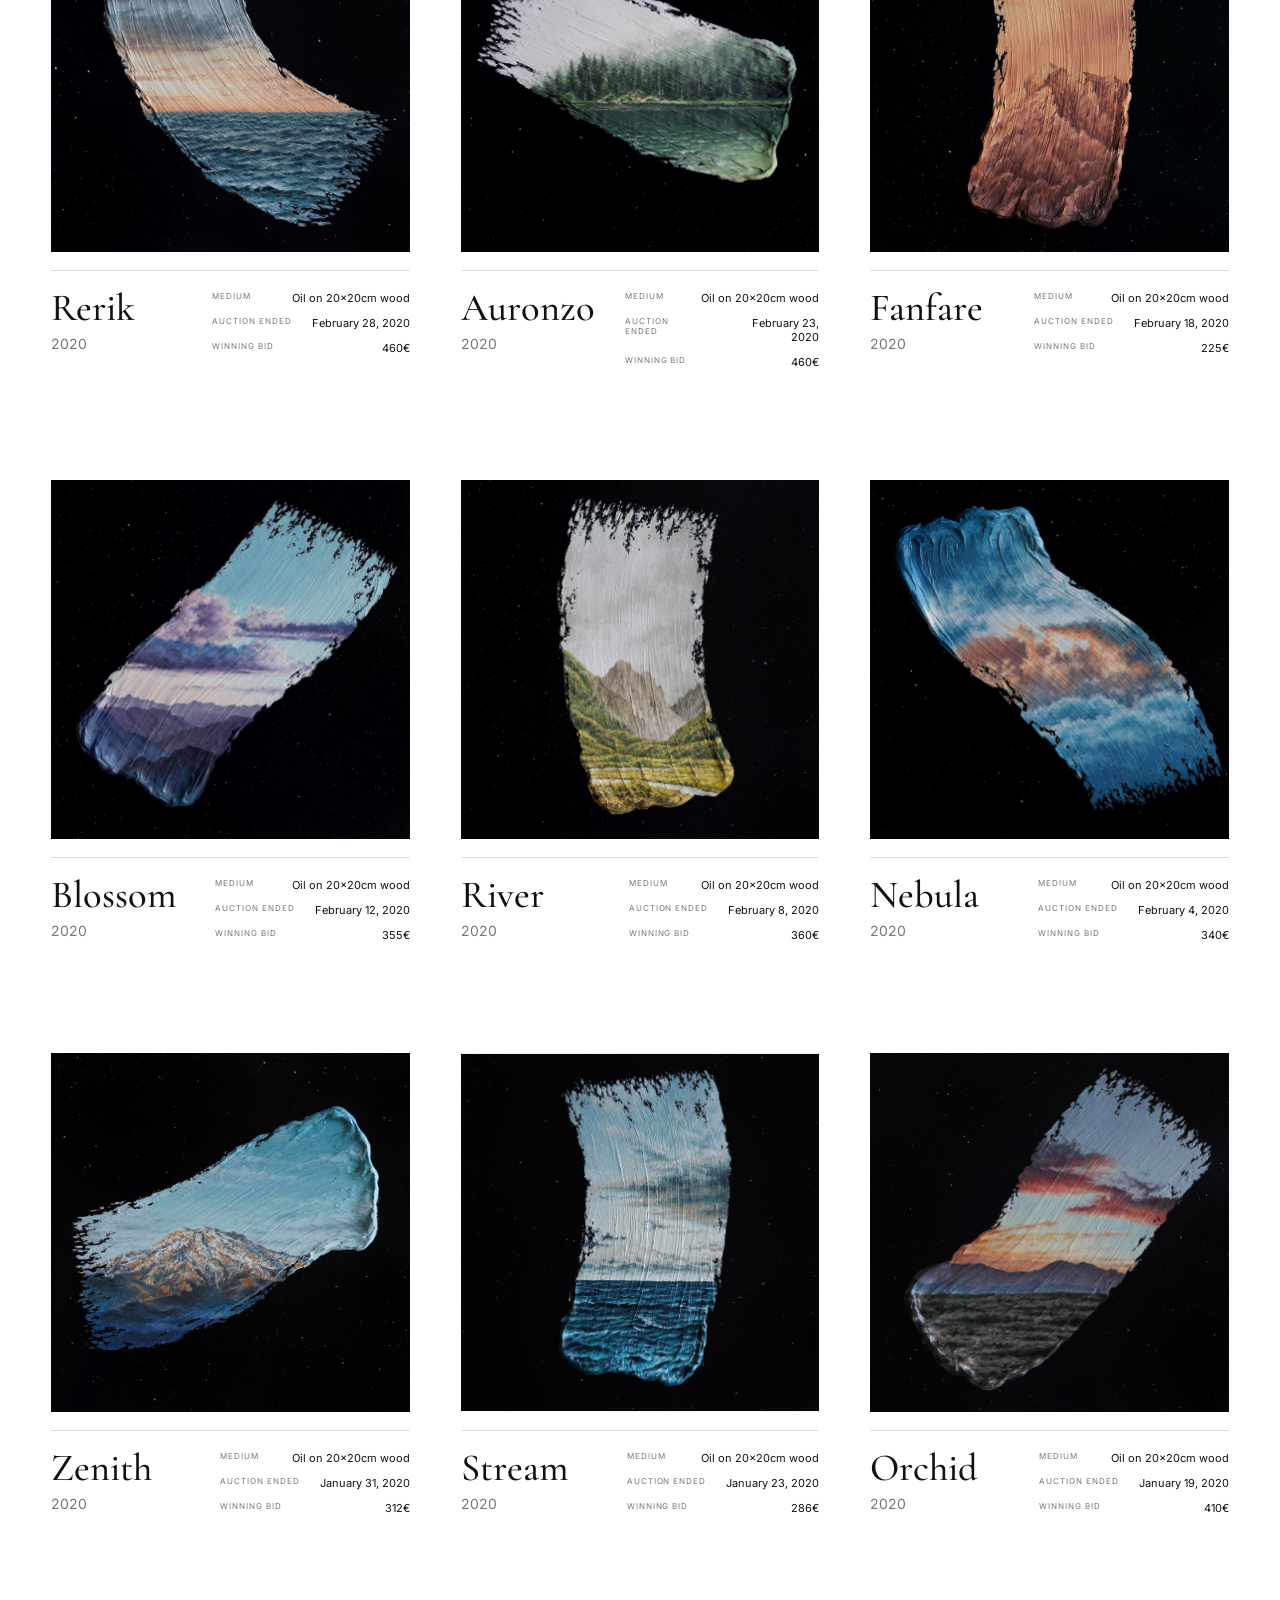
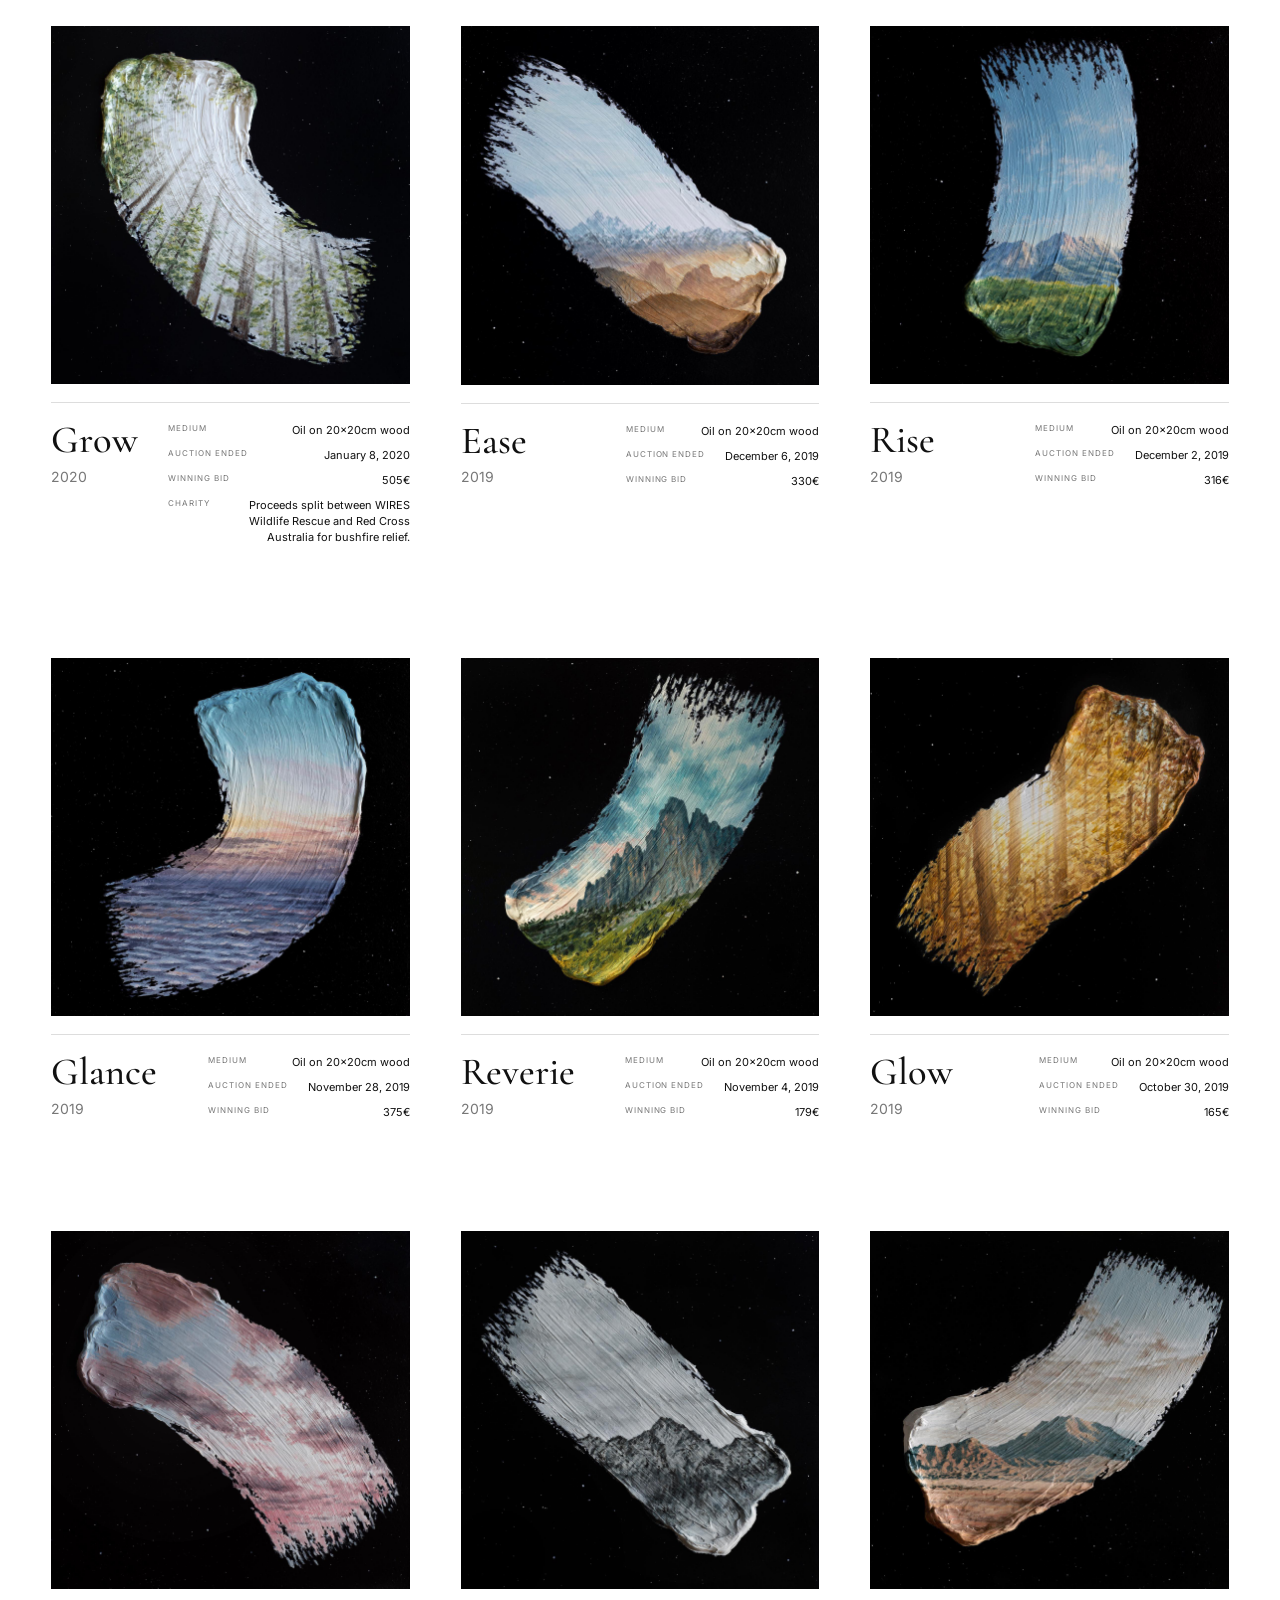
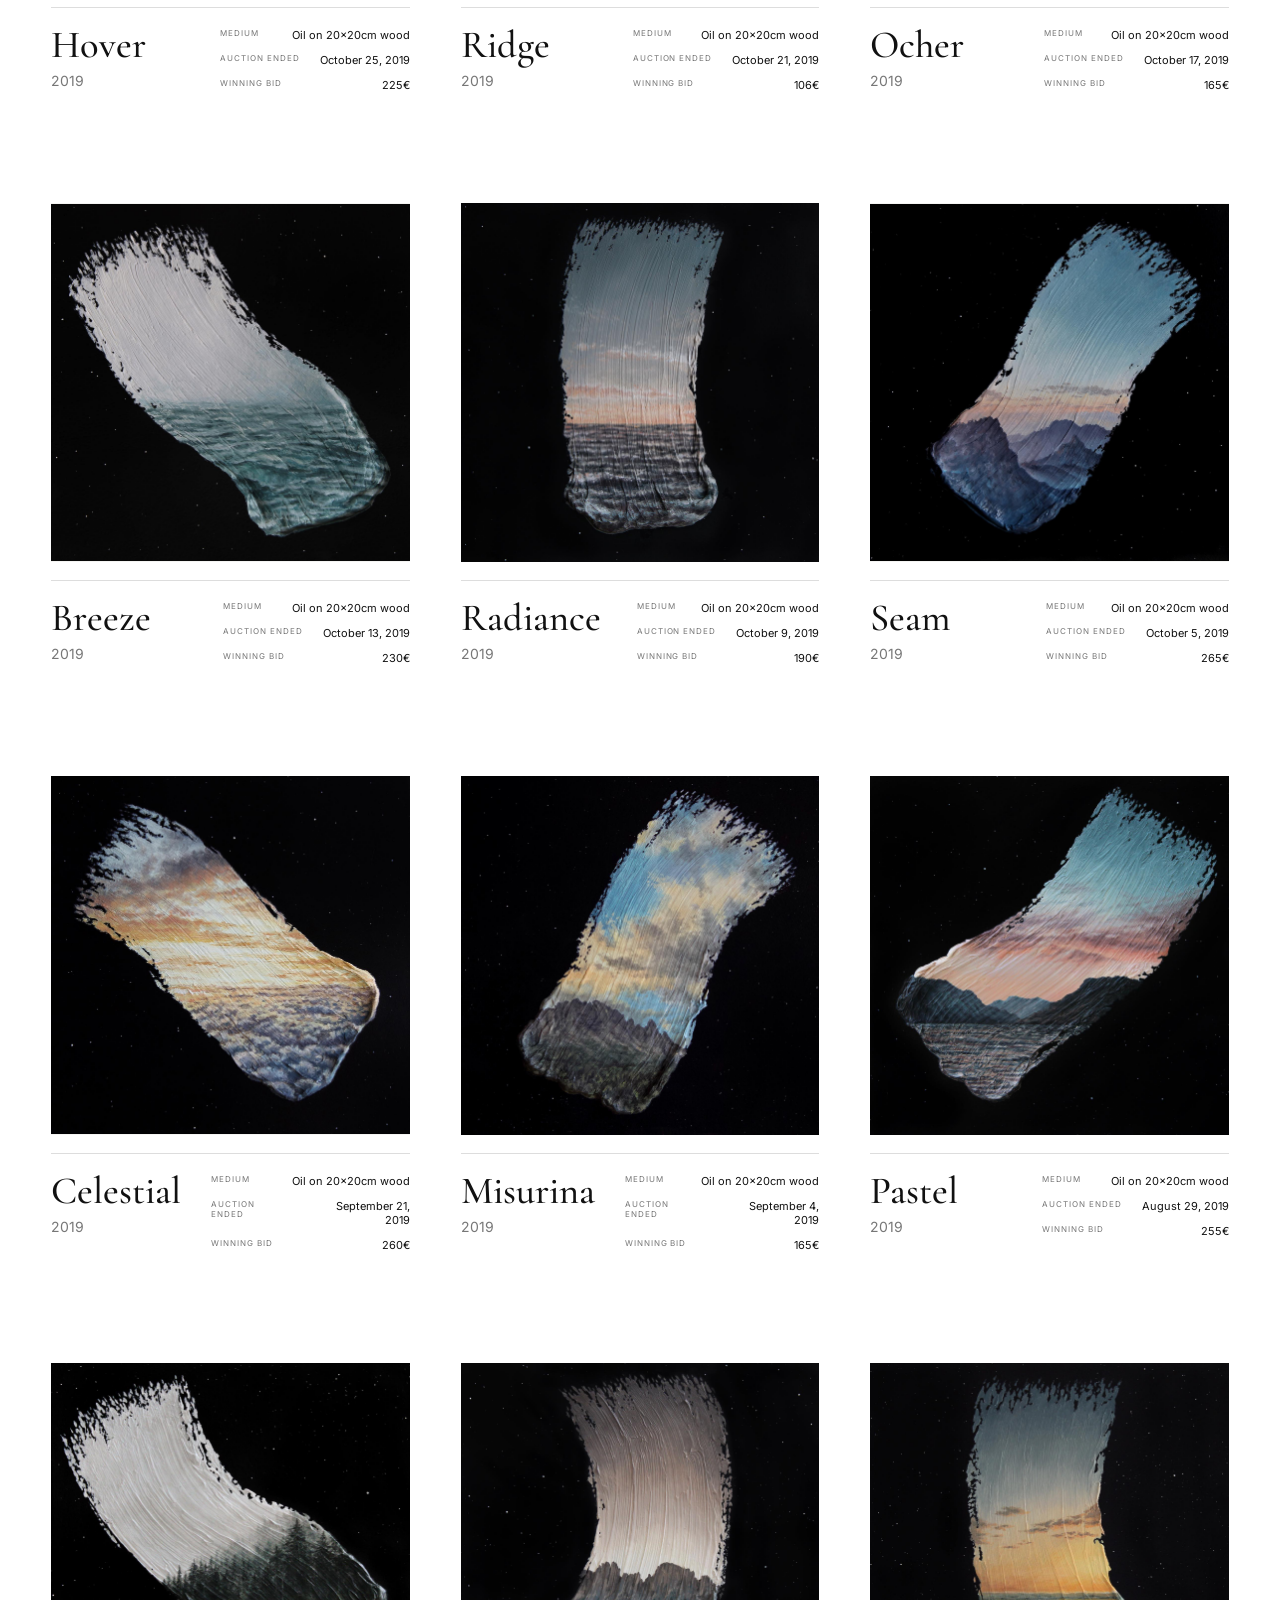
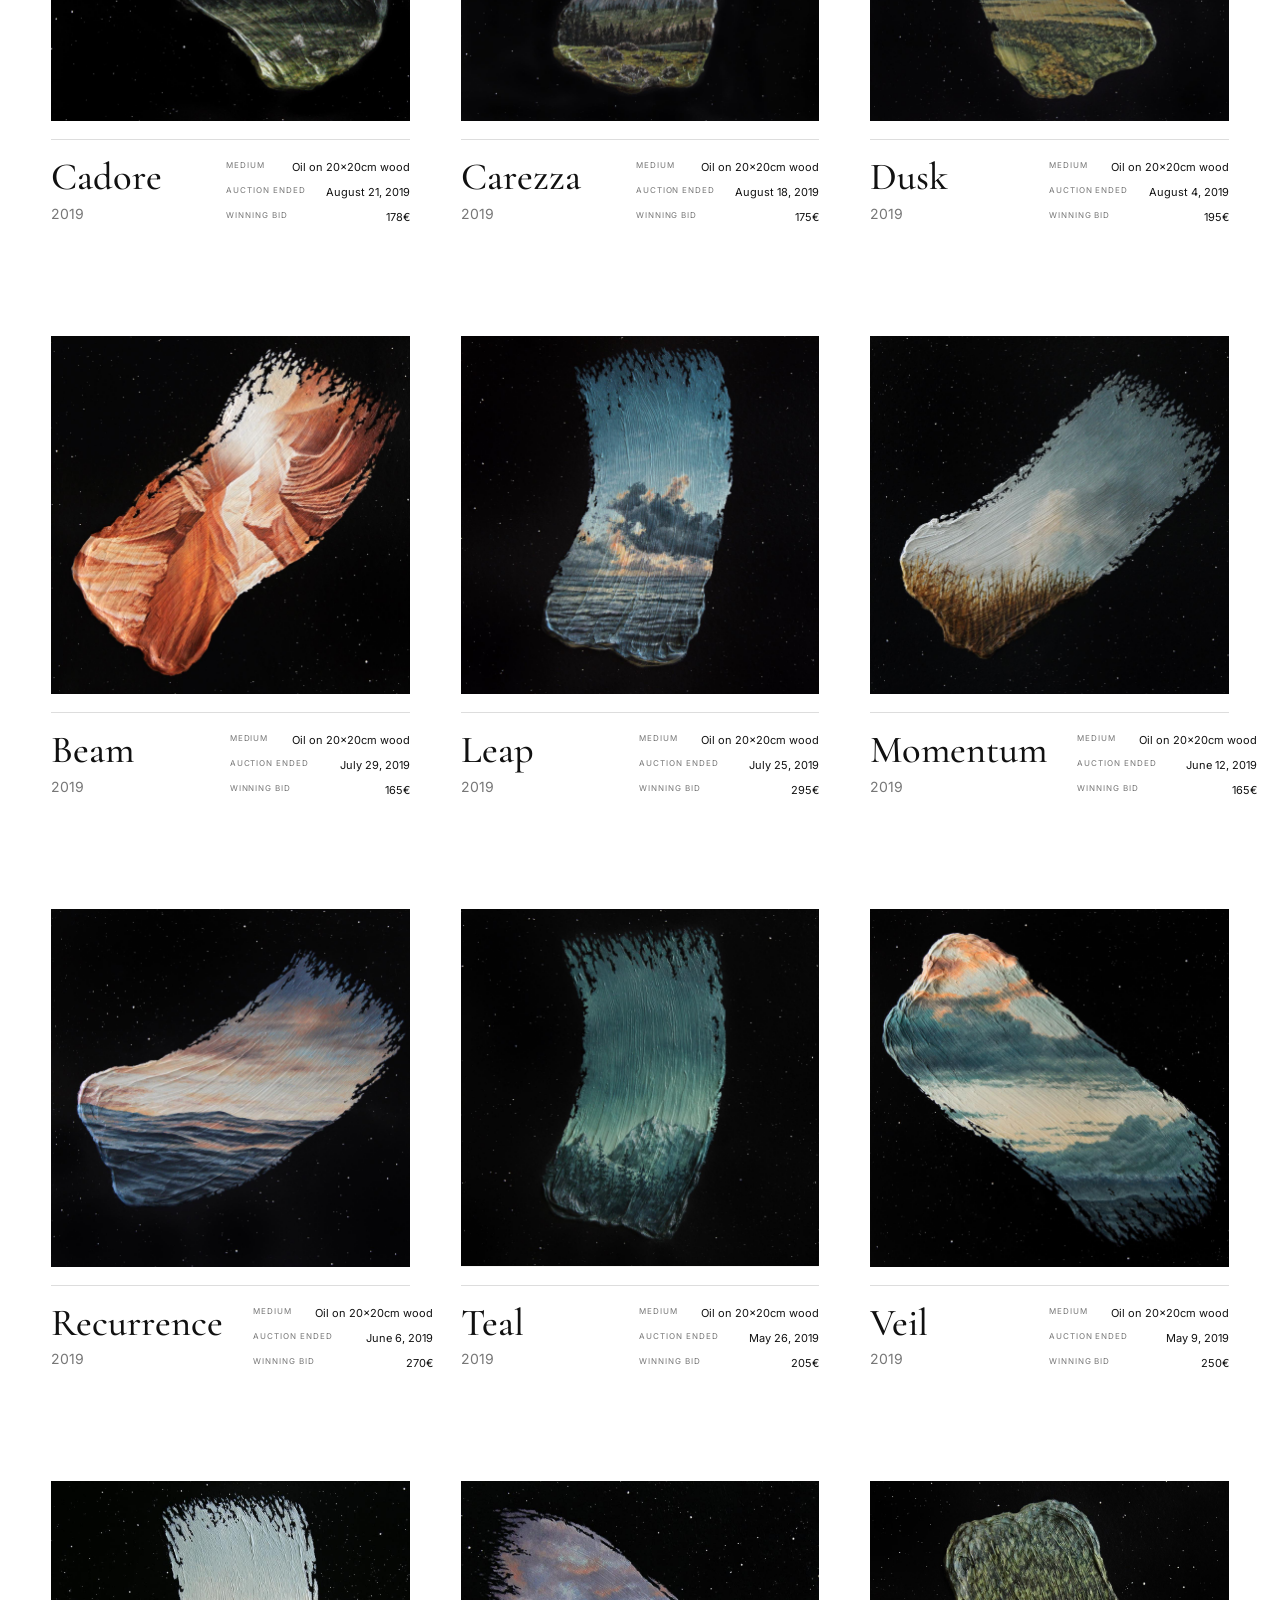
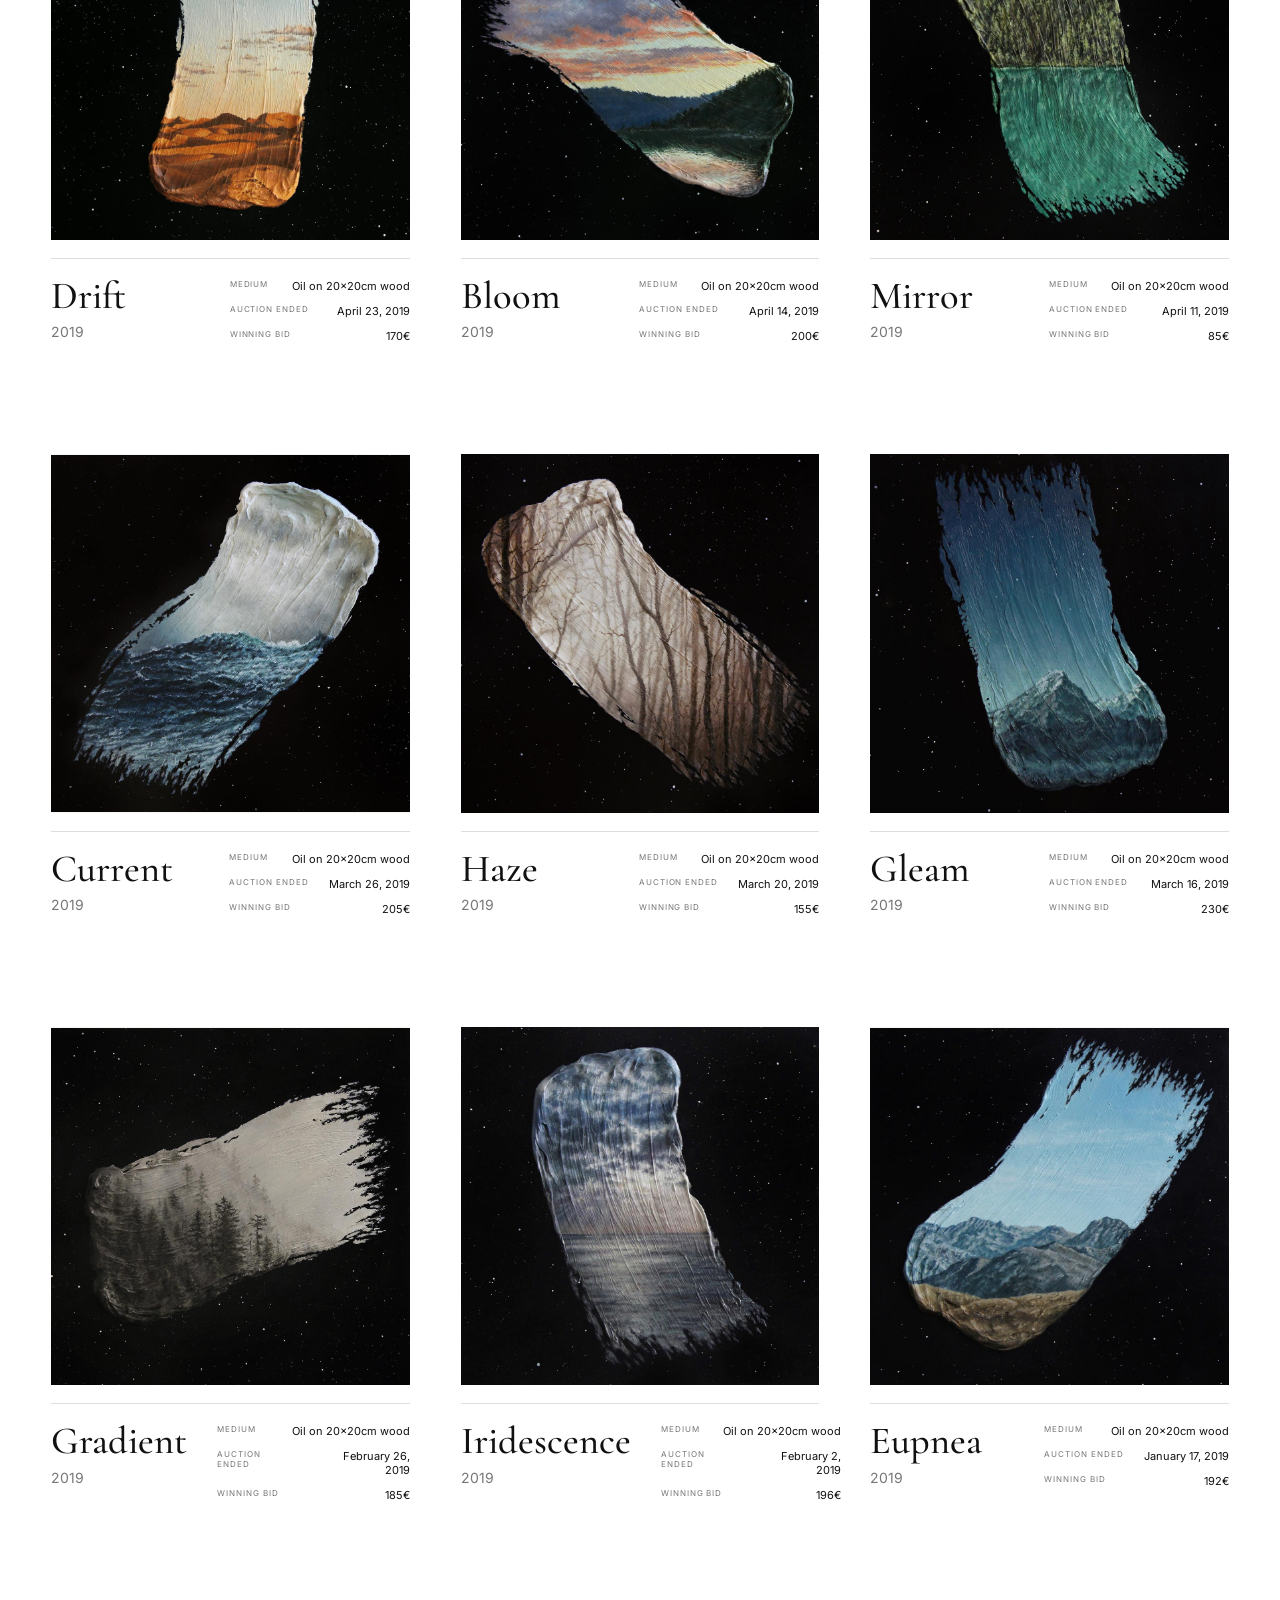
==== commit 5227eca4: "Match GitHub archive header to Squarespace copy" ====
--- a/index.html
+++ b/index.html
@@ -13,15 +13,19 @@
 <body>
 <main class="page-shell">
 <header class="intro">
-<p class="eyebrow">Brushstrokes in Time</p>
+<p class="eyebrow">David Ambarzumjan · Brushstrokes in Time</p>
 <h1>Auction Archive</h1>
-<p class="description">A chronological archive of miniature original paintings and their final auction results.</p>
+<p class="description">Since 2018, paintings in the <a href="https://david-ambarzumjan.com/brushstrokes-in-time-miniature-collection">Miniature Collection</a> of Brushstrokes in Time by David Ambarzumjan have been released through public auctions on Instagram <a href="https://www.instagram.com/david_auctions/">@david_auctions</a>.</p>
+<p class="description">This archive serves as a permanent record of completed public auctions, including each painting's auction date and final result.</p>
+<p class="description">New auctions are announced through <a href="https://www.instagram.com/david_auctions/">@david_auctions</a>.</p>
 <p aria-live="polite" class="count" id="count"></p>
 </header>
 <section aria-label="Archive filters" class="controls">
 <label>Search<input id="search" placeholder="Title or year" type="search"/></label>
+<div class="select-controls">
 <label>Year<select id="year"><option value="all">All years</option></select></label>
 <label>Sort <select id="sort"><option value="latest">Latest auction</option><option value="earliest">Earliest auction</option><option value="high">Highest auction result</option><option value="low">Lowest auction result</option></select></label>
+</div>
 <button id="reset" type="button">Reset</button></section>
 <section aria-live="polite" class="archive" id="archive"></section>
 <p class="empty" hidden="" id="empty">No works match those filters.</p>
--- a/assets/styles.css
+++ b/assets/styles.css
@@ -26,3 +26,5 @@
 .viewer-content{width:100%;height:100%;margin:0;display:grid;grid-template-rows:minmax(0,1fr) 62px}
 .viewer-frame{width:100%;height:auto;min-width:0;min-height:0}
 .viewer-frame img{width:100%;height:100%;max-width:100vw;max-height:calc(100vh - 62px);max-height:calc(100dvh - 62px);object-fit:contain;object-position:center}
+.select-controls{display:flex;flex-direction:row;flex-wrap:nowrap;align-items:end;gap:18px}
+@media(max-width:760px){.select-controls{width:100%}.select-controls label{flex:1;min-width:0}}
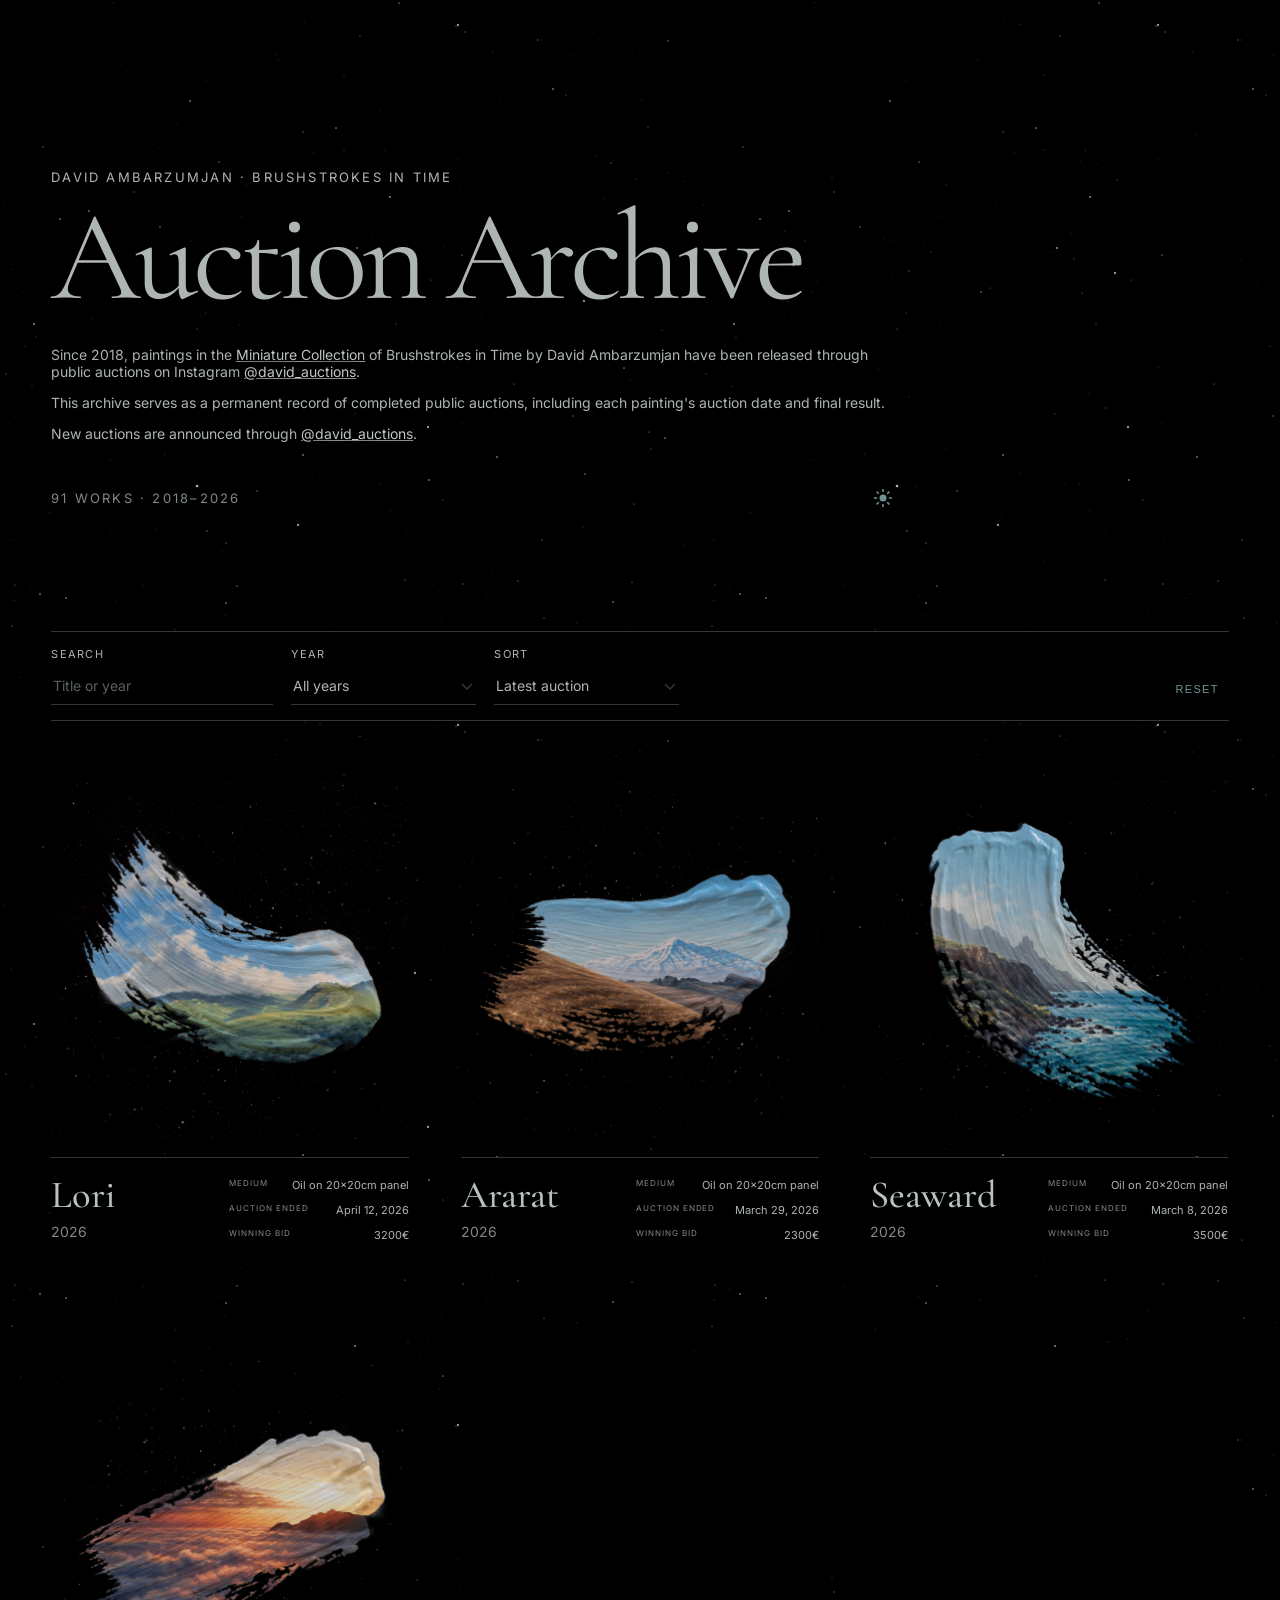
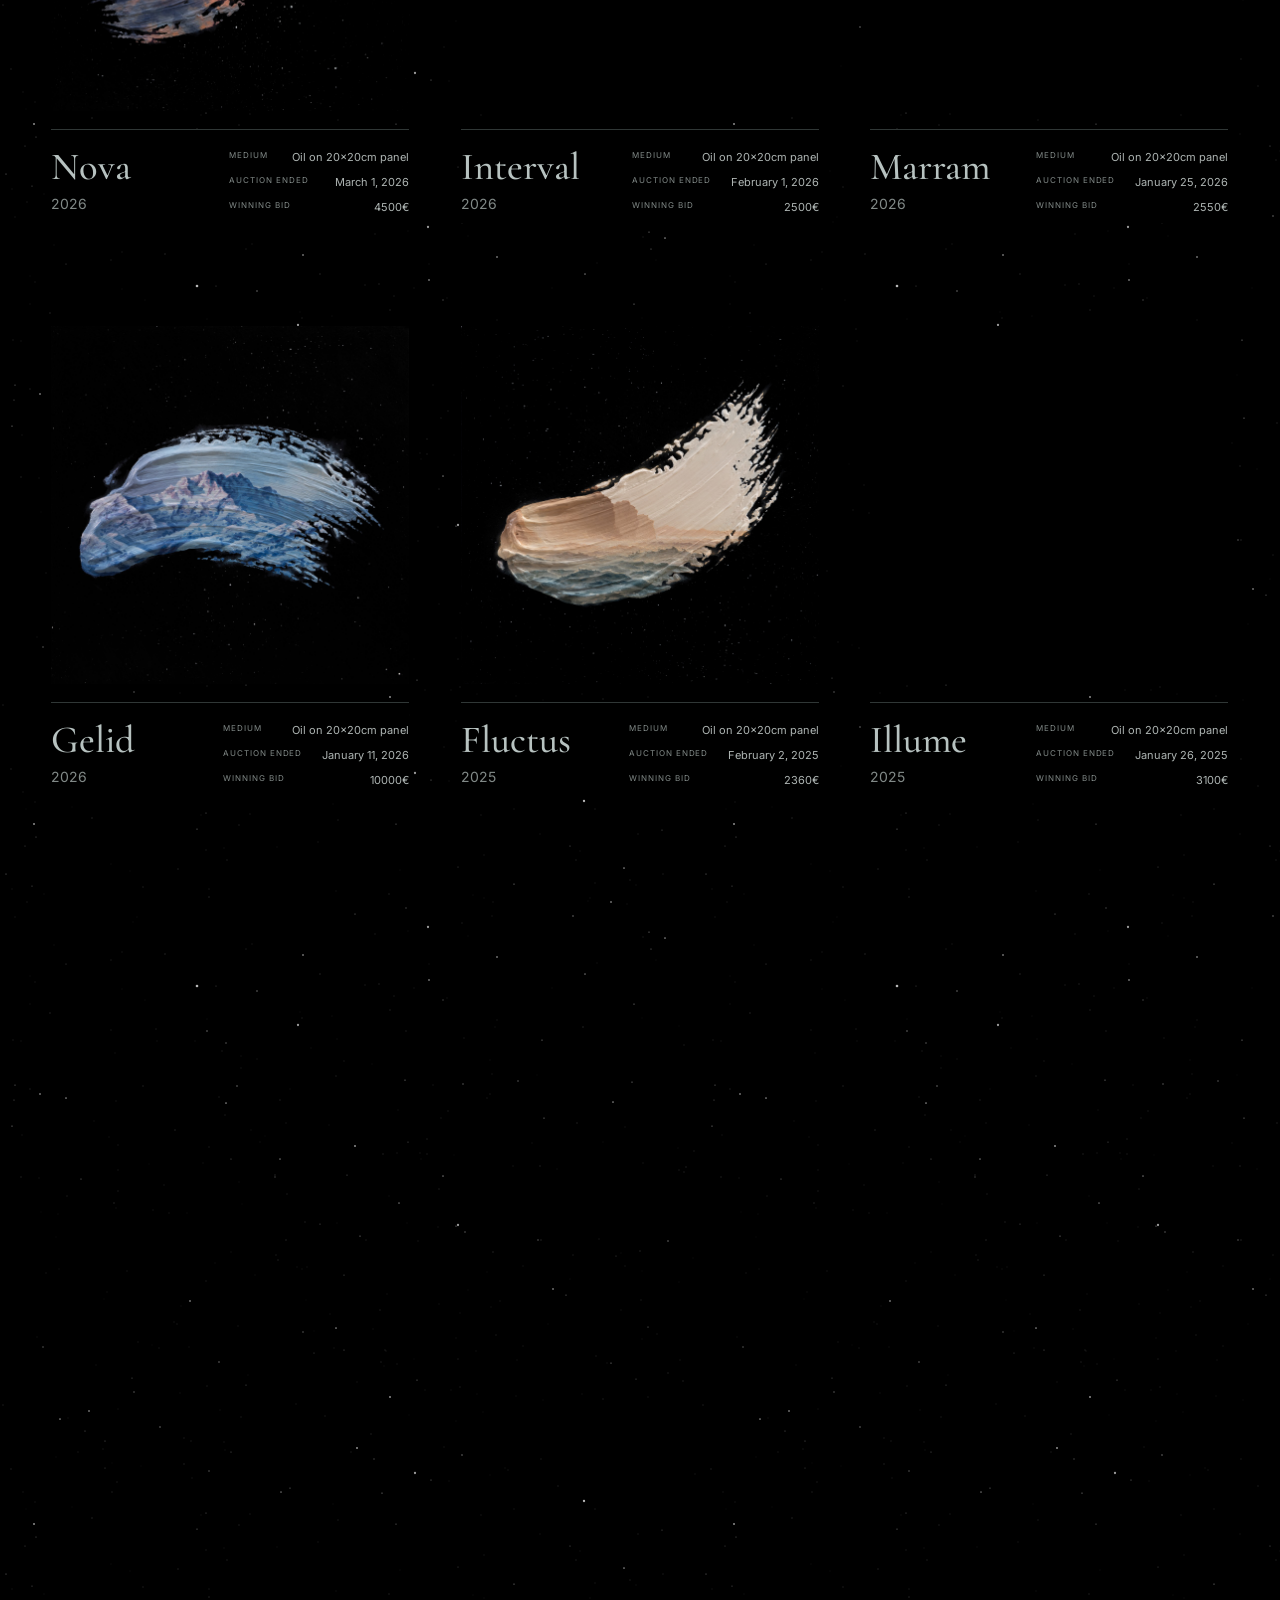
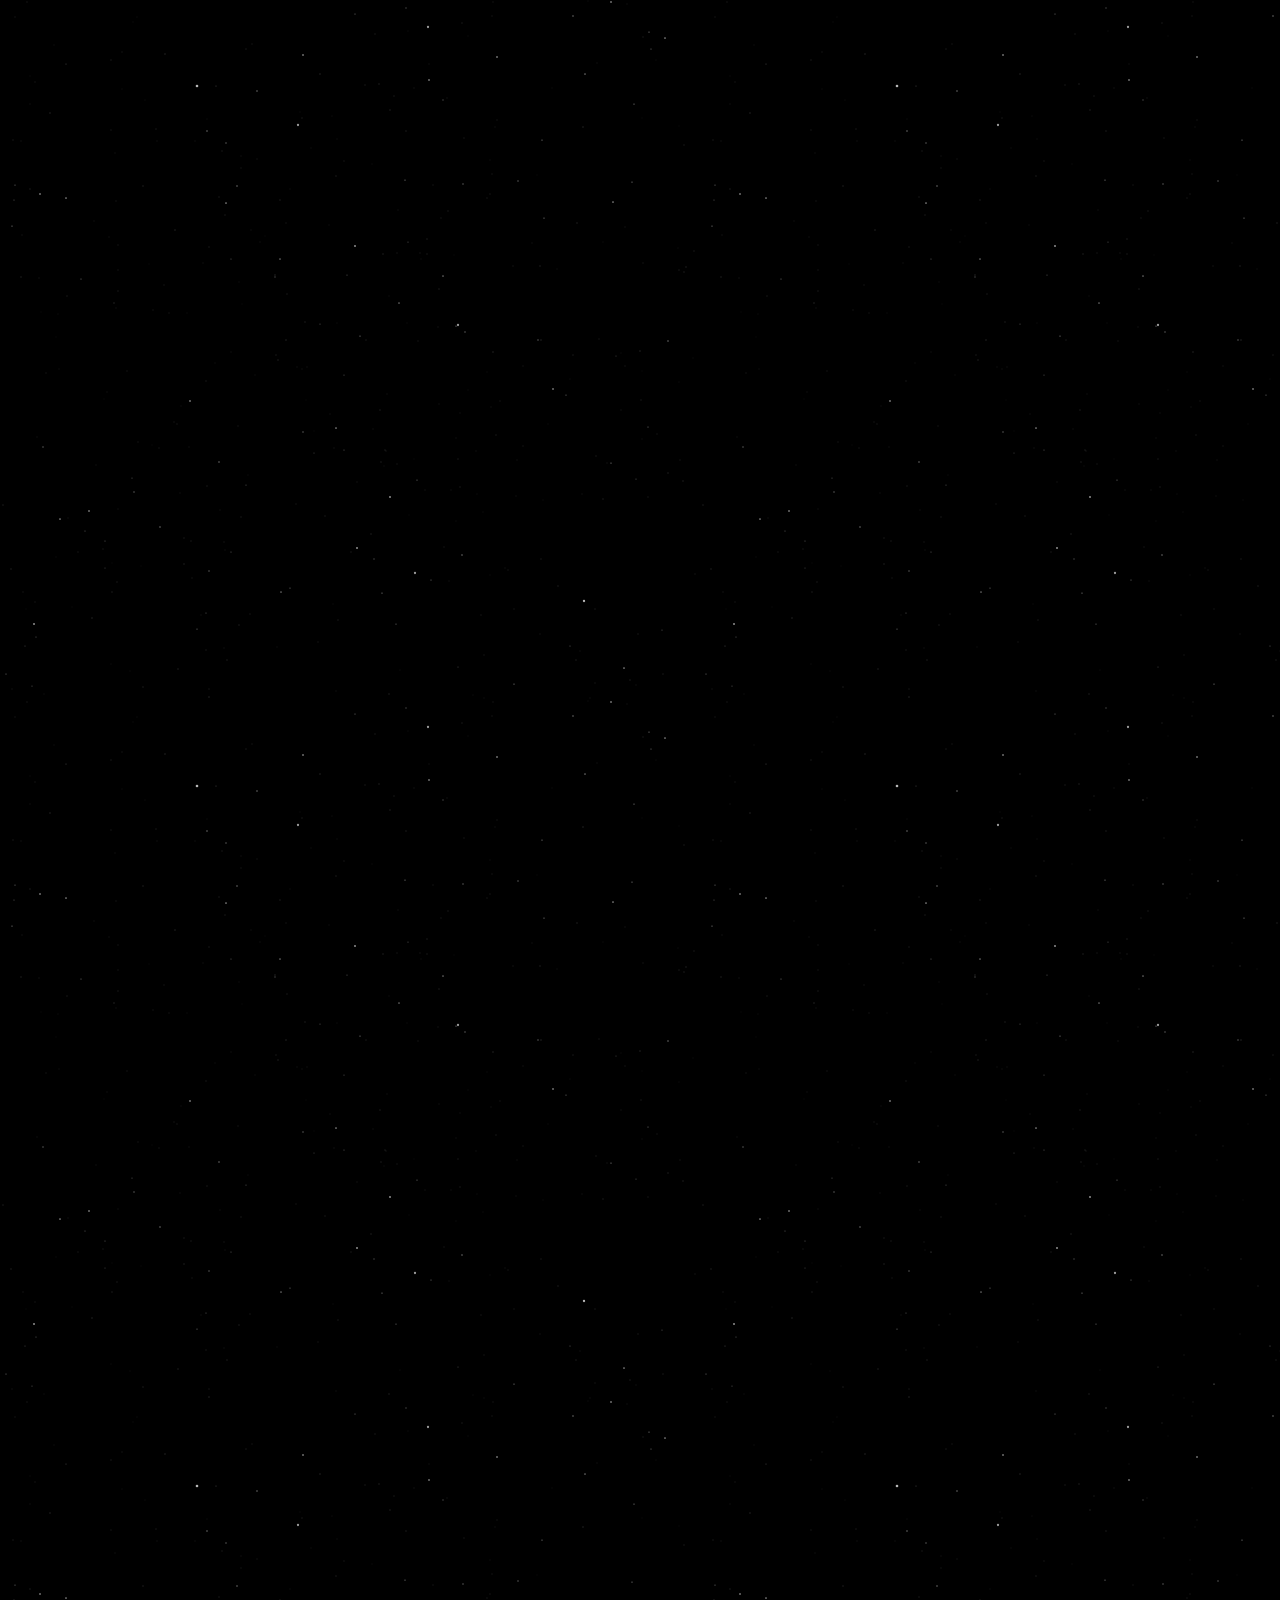
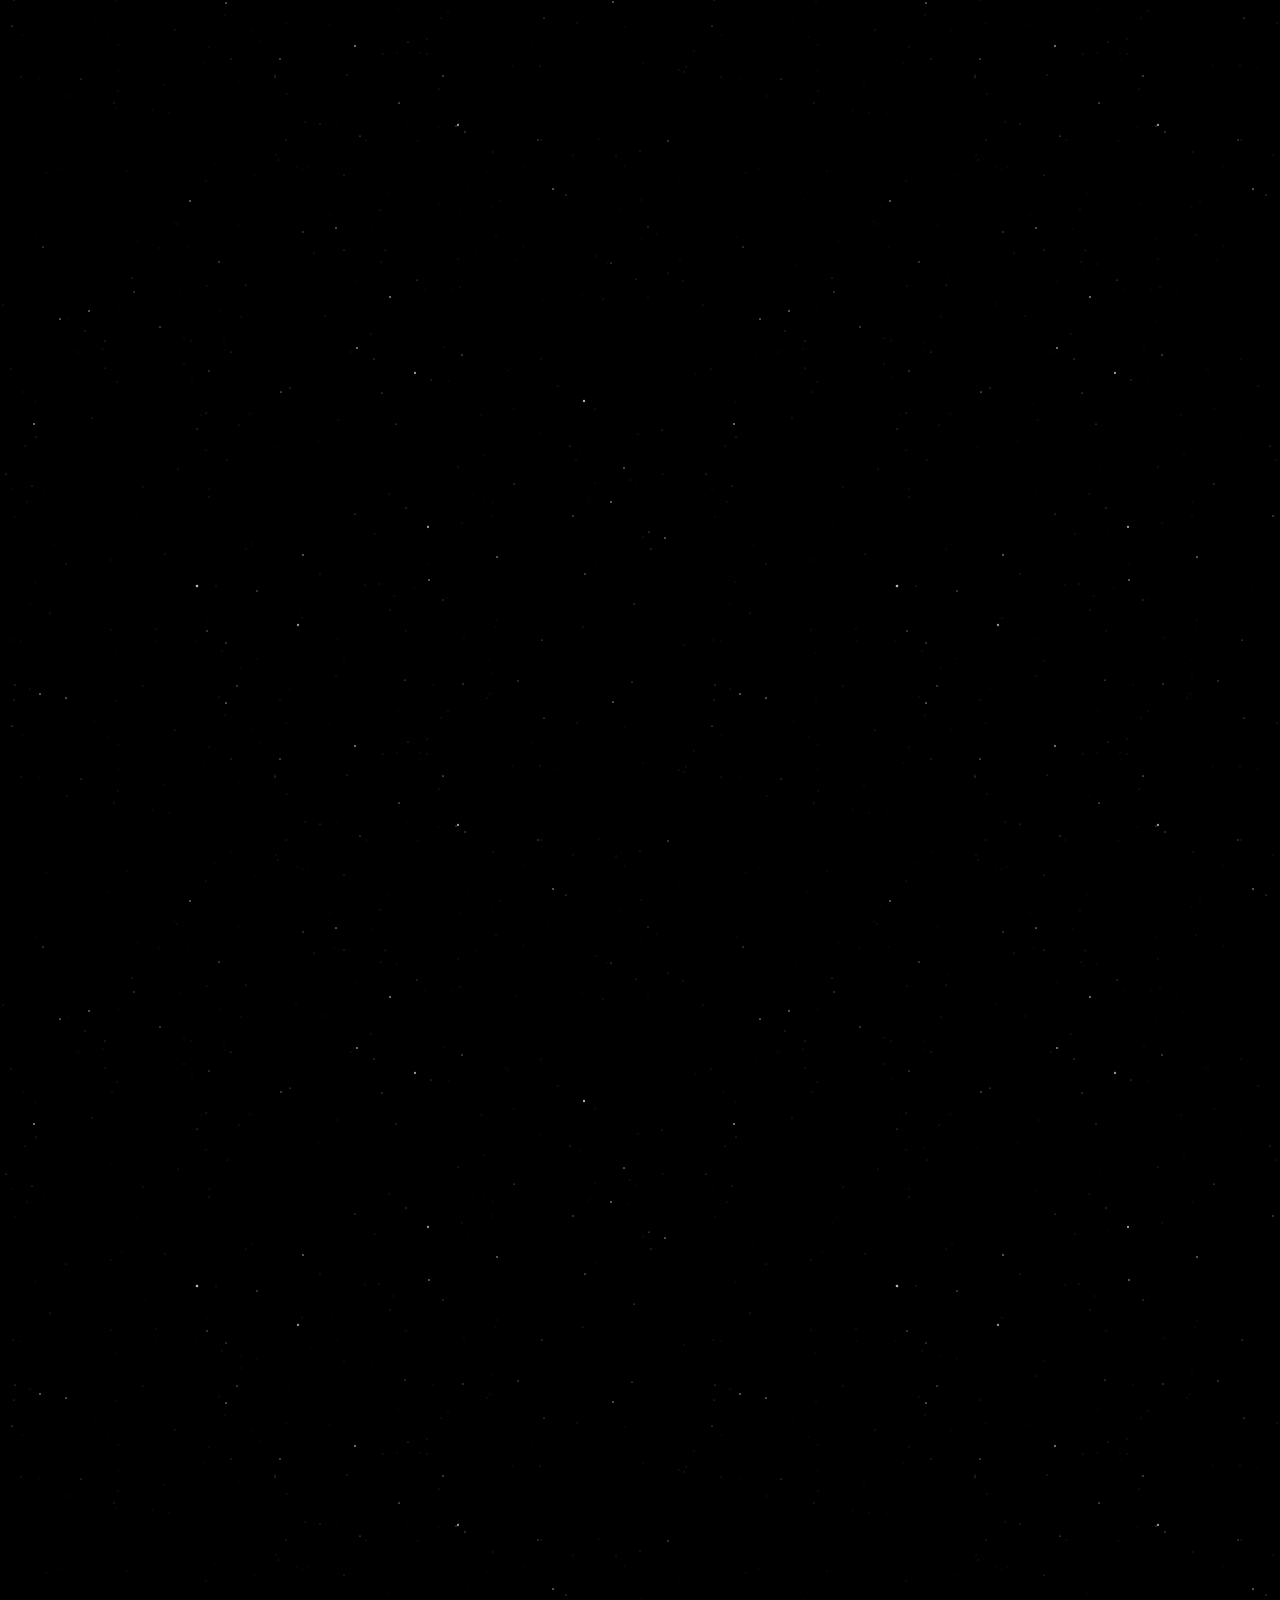
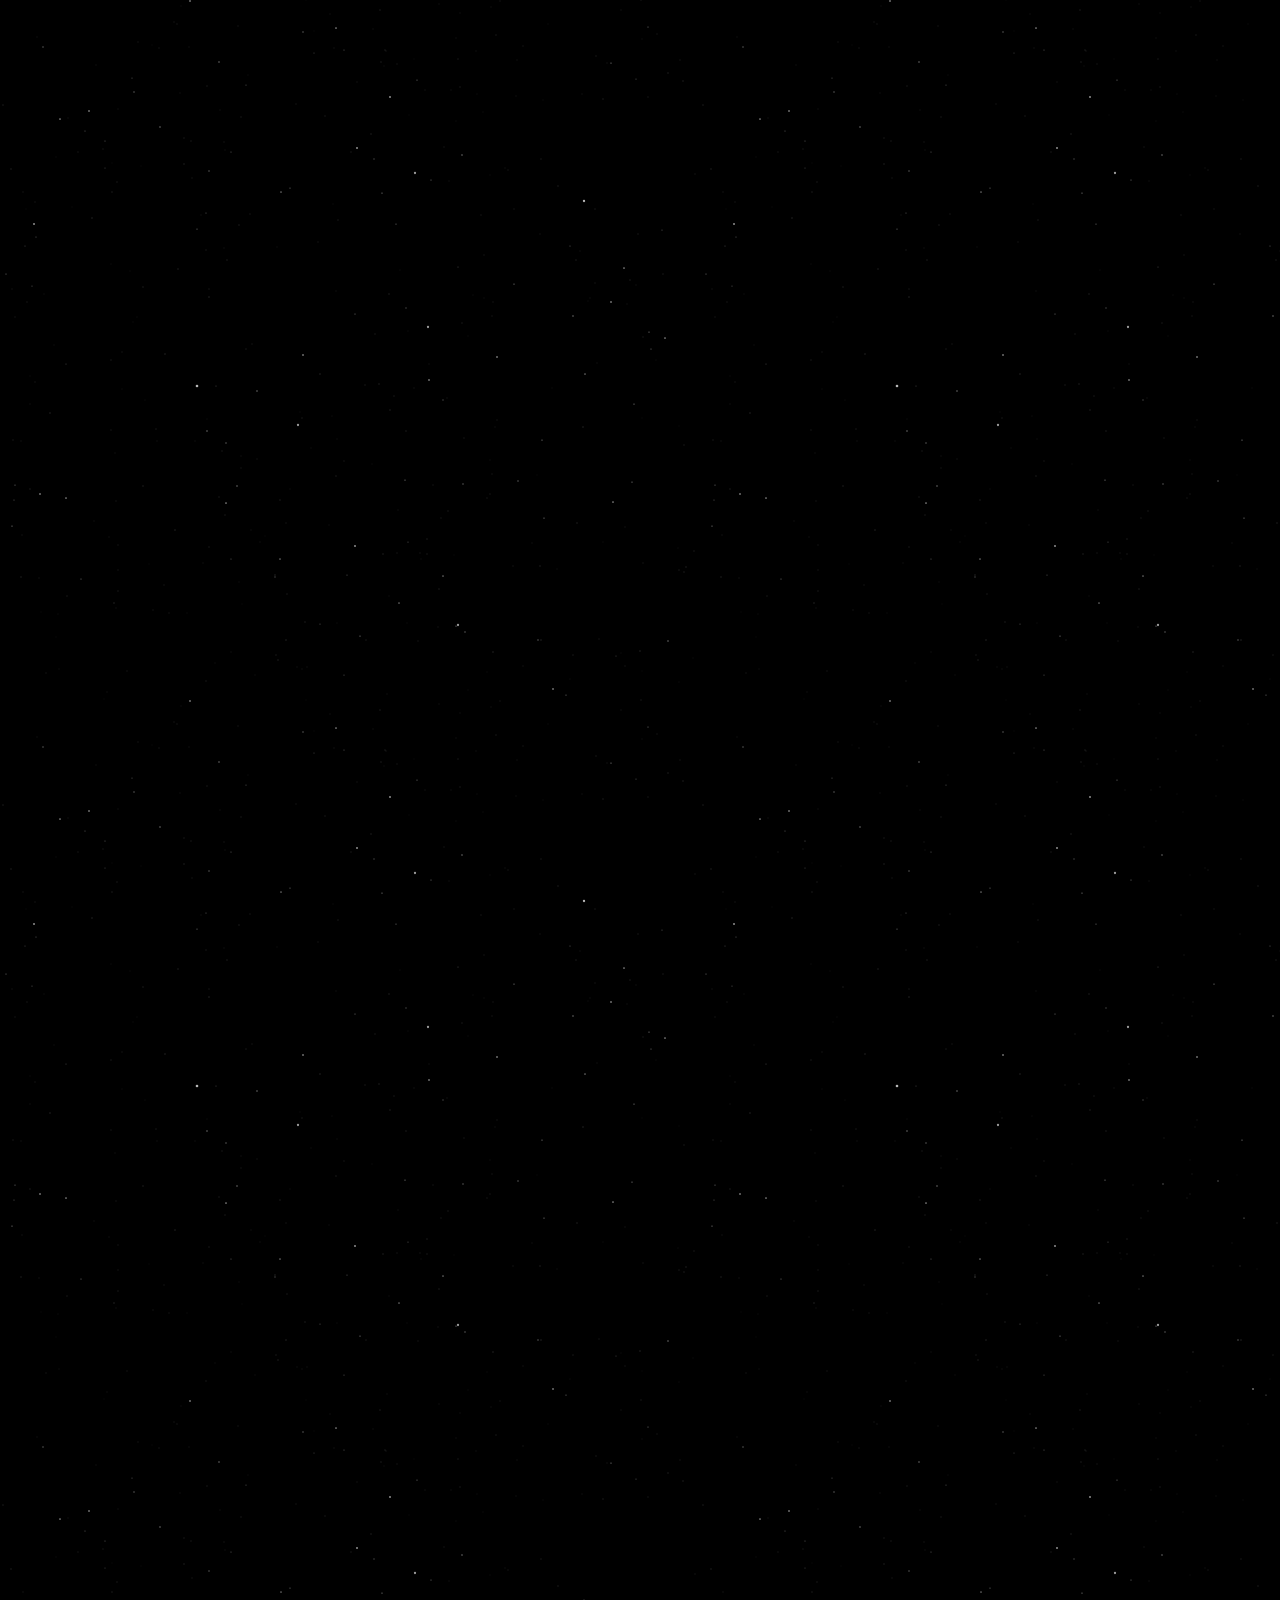
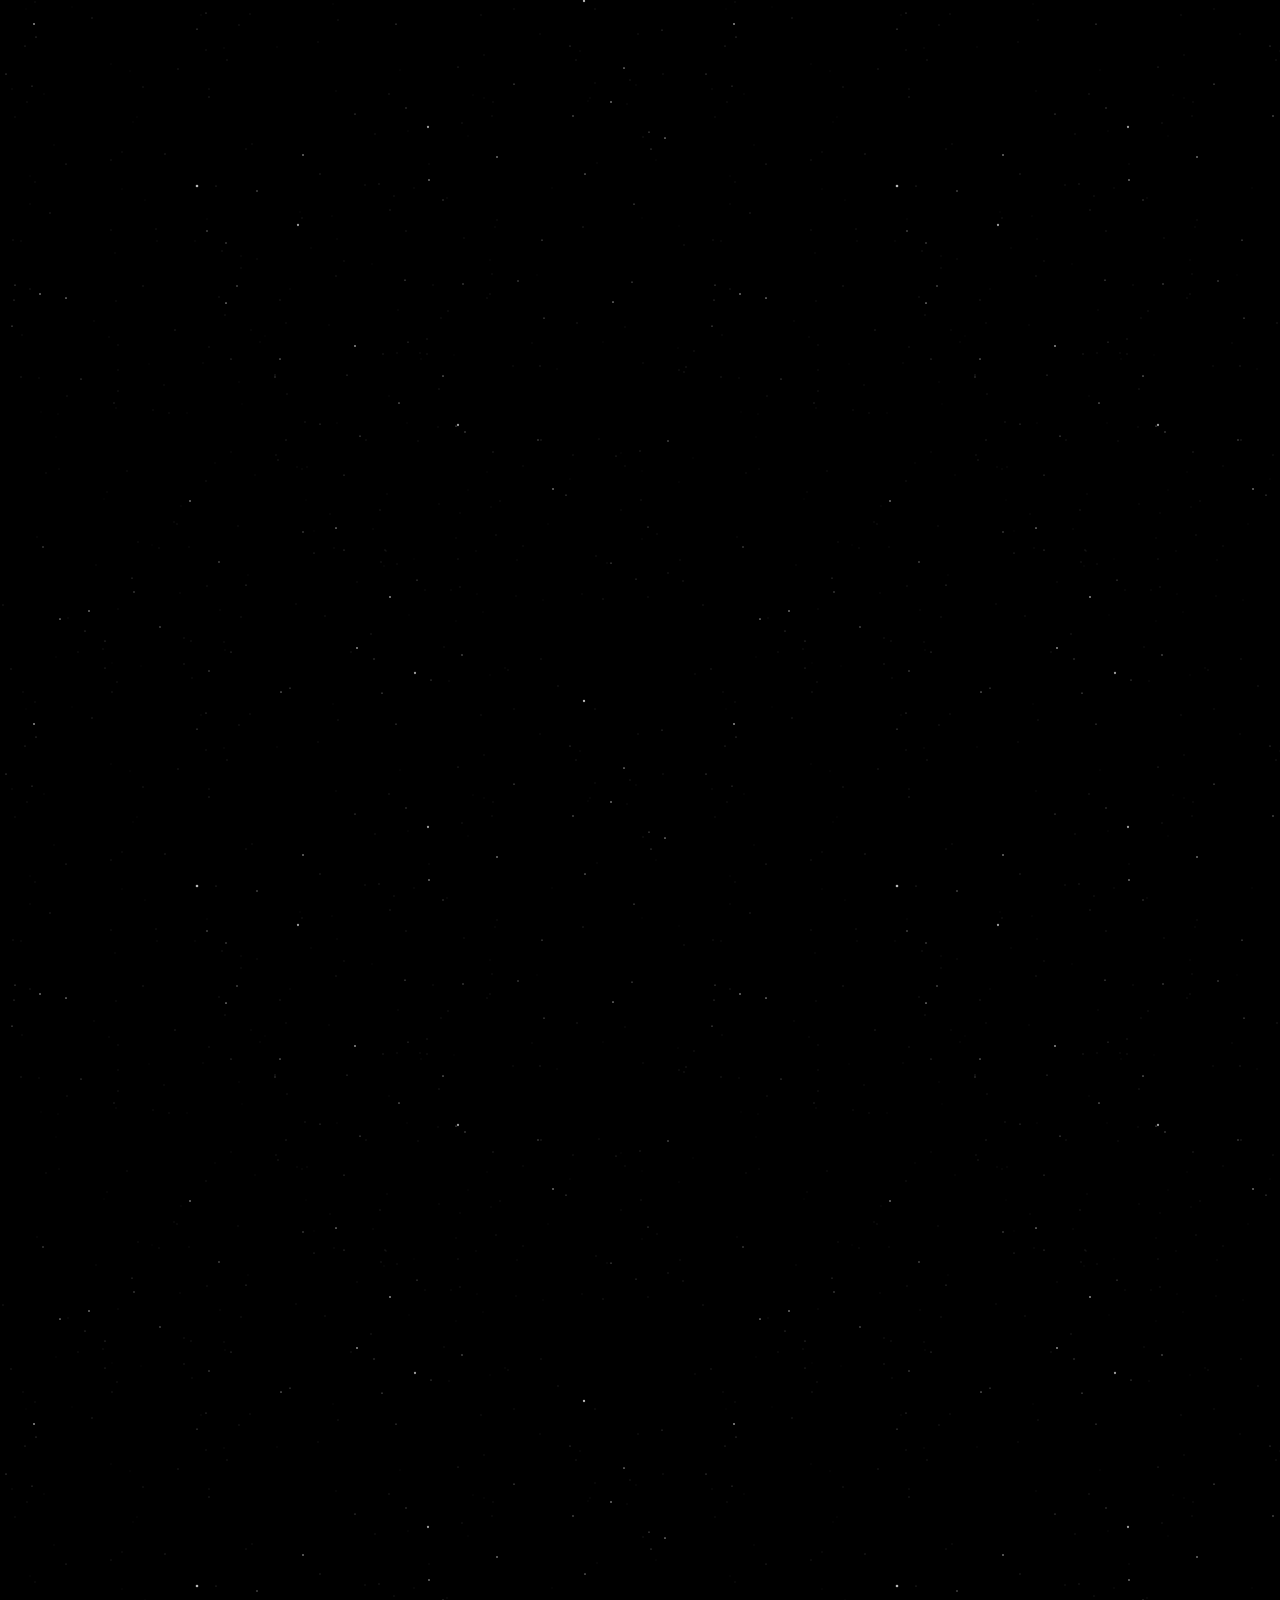
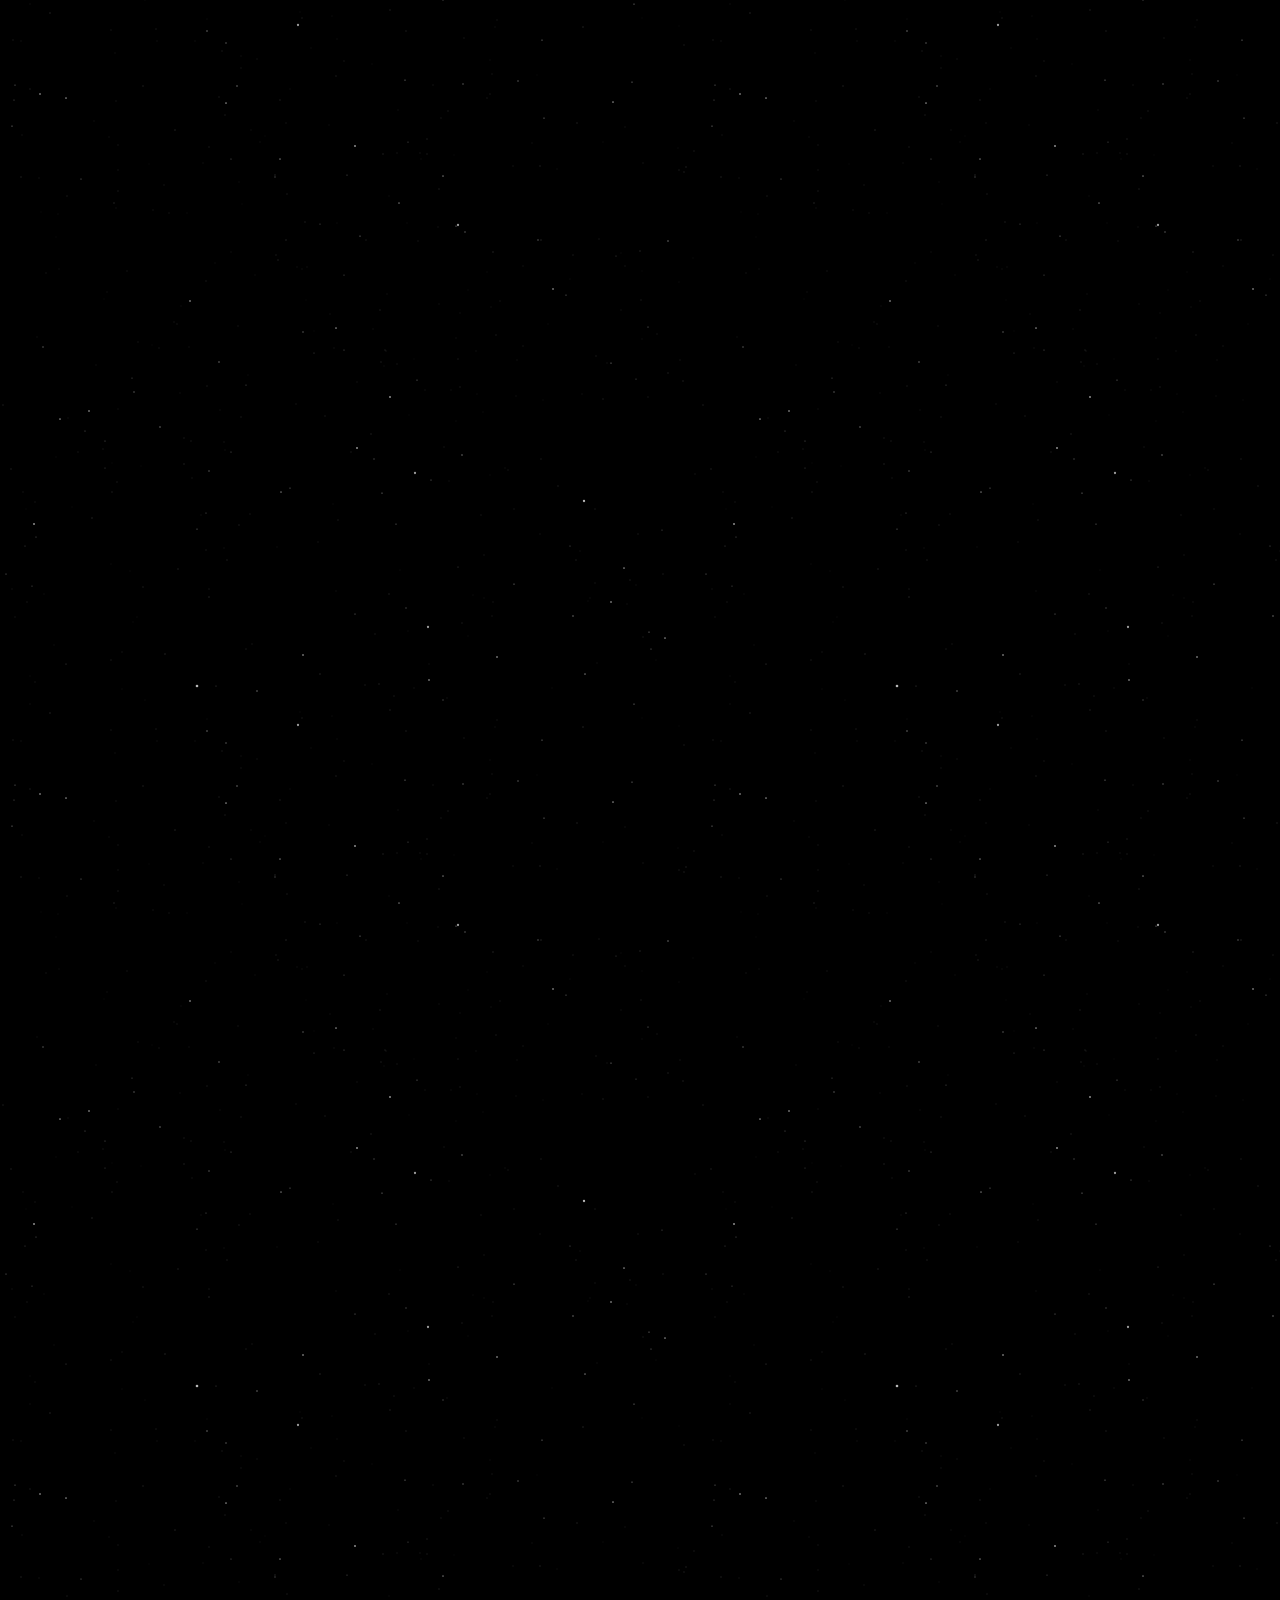
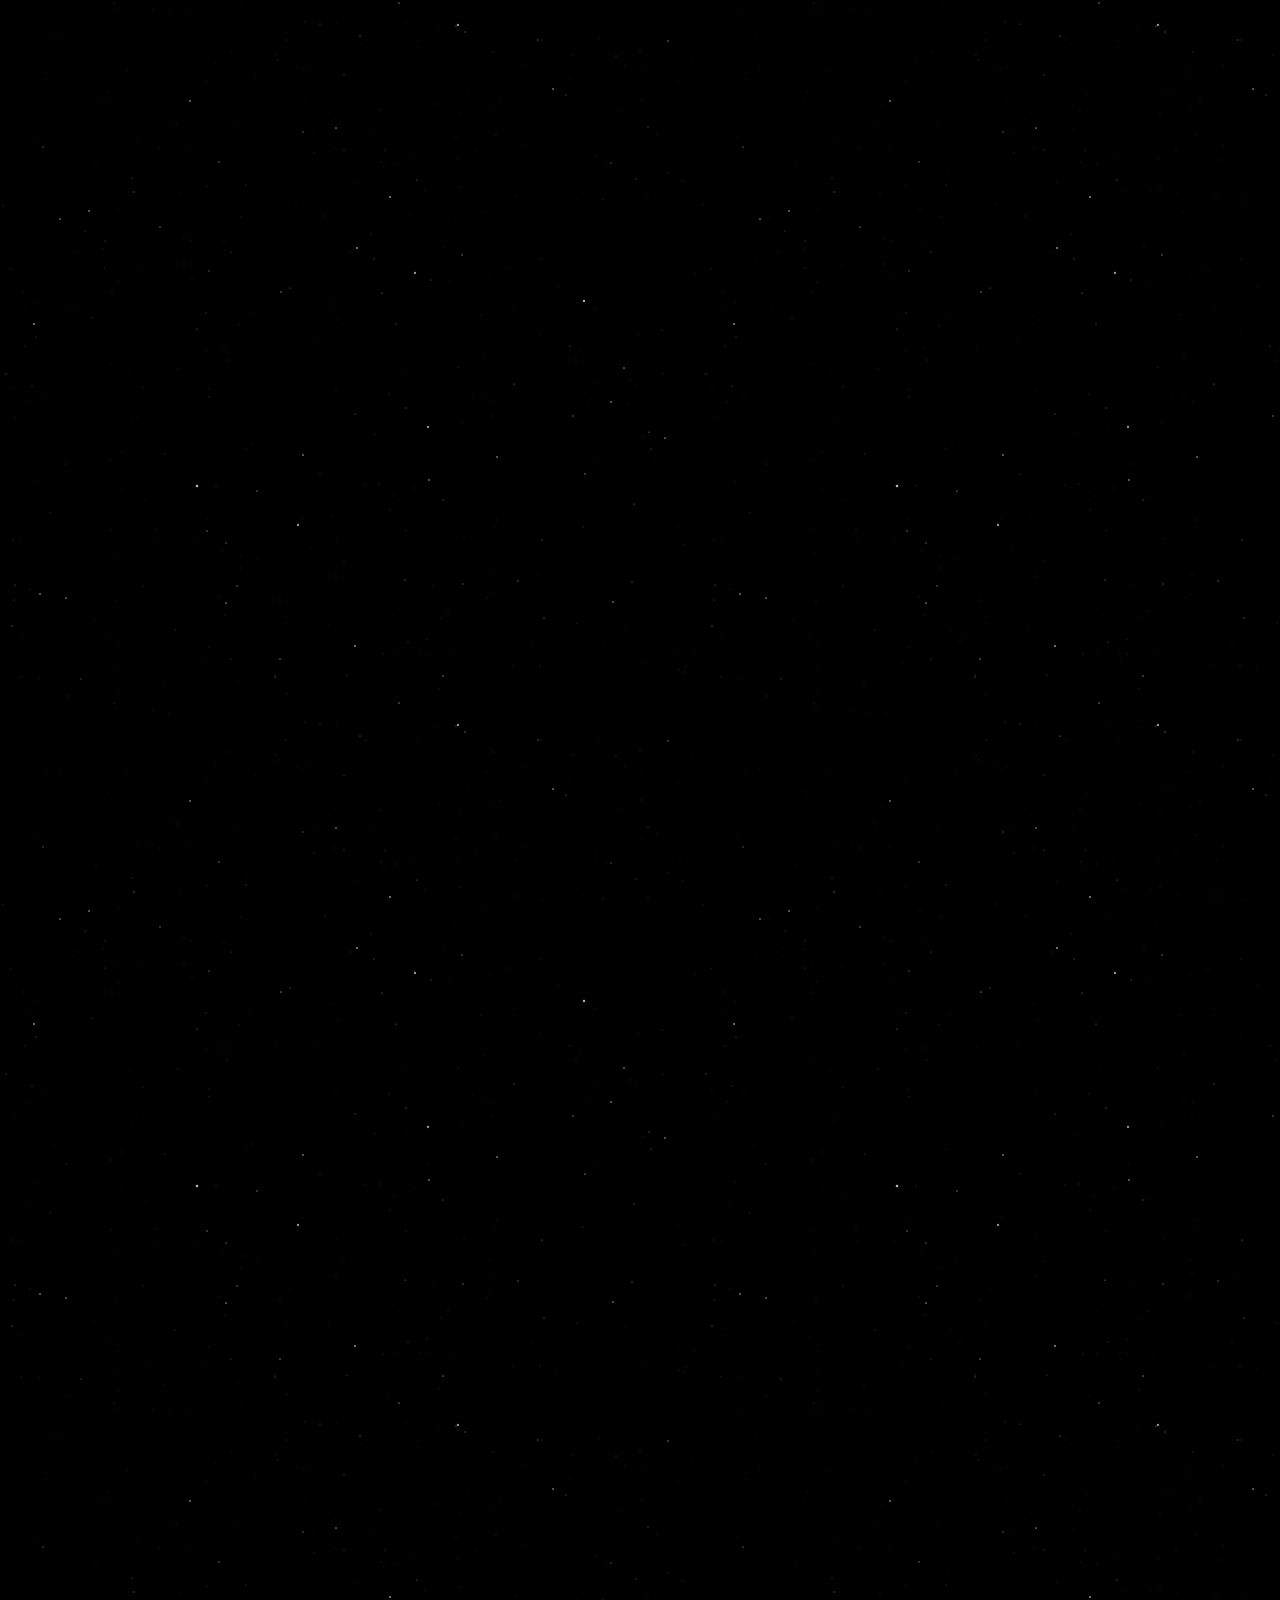
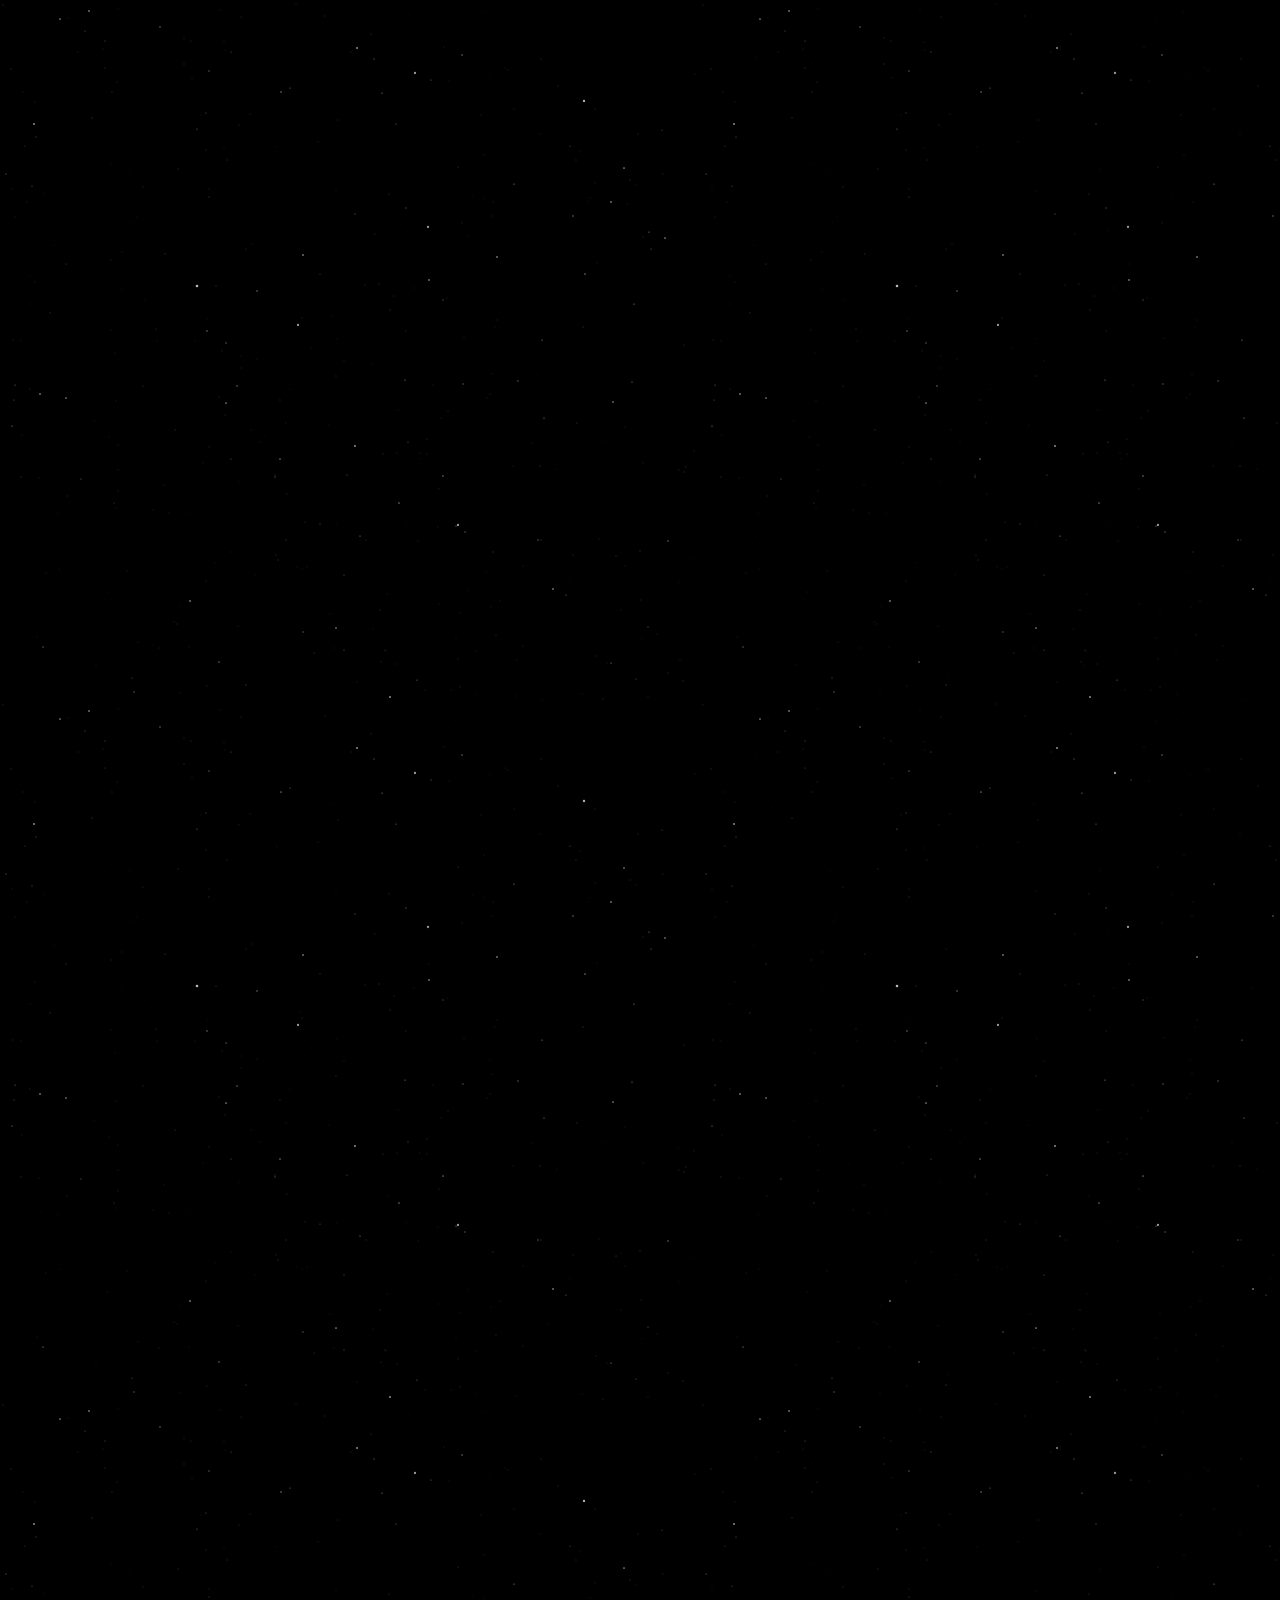
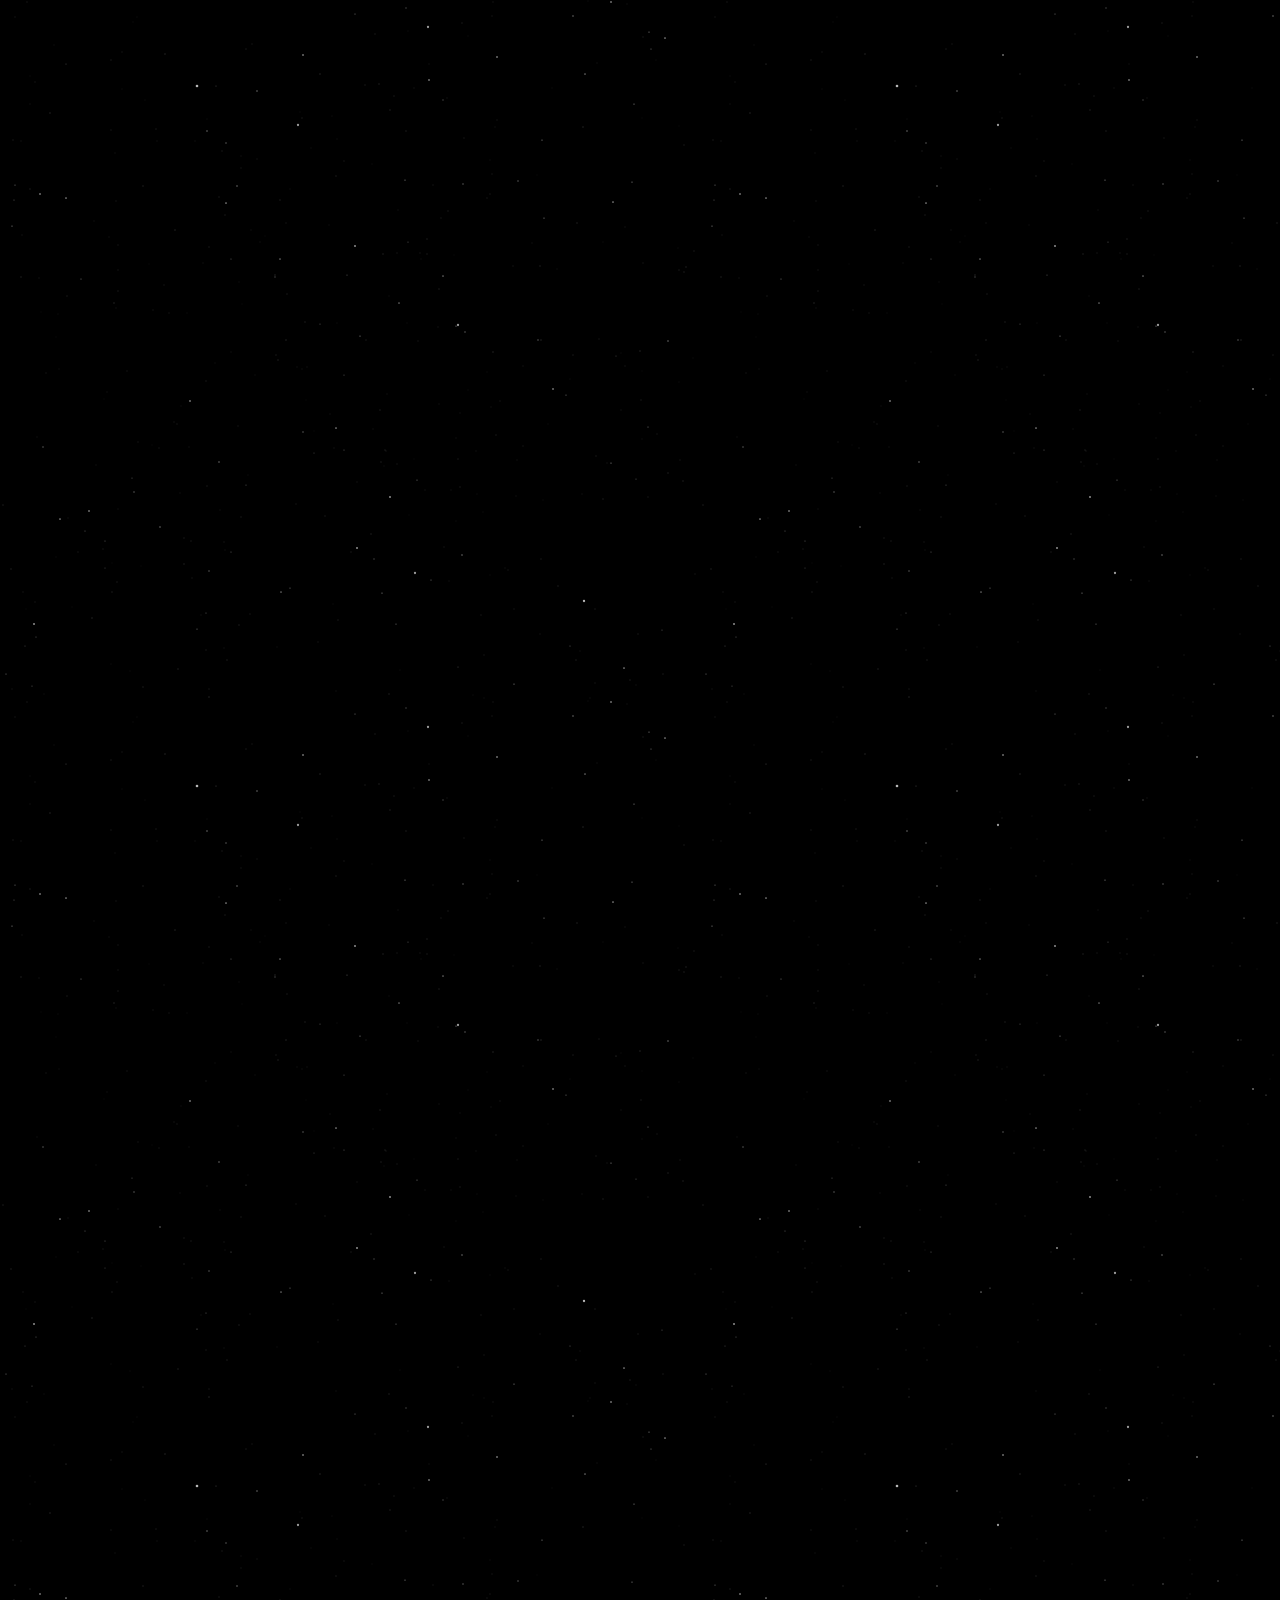
==== commit f65a2955: "Add archive dark mode and lightbox polish" ====
--- a/index.html
+++ b/index.html
@@ -8,6 +8,15 @@
 <meta content="index,follow" name="robots"/>
 <title>Auction Archive — David Ambarzumjan</title>
 <meta content="A chronological archive of David Ambarzumjan's miniature original painting auctions and final results." name="description"/>
+<script>
+try {
+  if (window.localStorage.getItem('da-color-mode') !== 'light') {
+    document.documentElement.setAttribute('data-da-theme', 'dark');
+  }
+} catch (error) {
+  document.documentElement.setAttribute('data-da-theme', 'dark');
+}
+</script>
 <link href="assets/styles.css" rel="stylesheet"/>
 </head>
 <body>
@@ -18,7 +27,15 @@
 <p class="description">Since 2018, paintings in the <a href="https://david-ambarzumjan.com/brushstrokes-in-time-miniature-collection">Miniature Collection</a> of Brushstrokes in Time by David Ambarzumjan have been released through public auctions on Instagram <a href="https://www.instagram.com/david_auctions/">@david_auctions</a>.</p>
 <p class="description">This archive serves as a permanent record of completed public auctions, including each painting's auction date and final result.</p>
 <p class="description">New auctions are announced through <a href="https://www.instagram.com/david_auctions/">@david_auctions</a>.</p>
+<div class="count-row">
 <p aria-live="polite" class="count" id="count"></p>
+<button aria-label="Switch to light mode" aria-pressed="true" class="theme-toggle" id="theme-toggle" title="Switch to light mode" type="button">
+<svg aria-hidden="true" focusable="false" viewBox="0 0 32 32">
+<g class="theme-toggle__sun"><circle class="theme-toggle__sun-core" cx="16" cy="16" r="5.6"></circle><path class="theme-toggle__sun-rays" d="M16 2.8v2.5M16 26.7v2.5M2.8 16h2.5M26.7 16h2.5M6.65 6.65l1.77 1.77M23.58 23.58l1.77 1.77M25.35 6.65l-1.77 1.77M8.42 23.58l-1.77 1.77"></path></g>
+<g class="theme-toggle__moon"><path d="M20.41 4.57A13 13 0 1 1 2.63 20.87A12.5 12.5 0 0 0 20.41 4.57Z"></path><path class="theme-toggle__moon-star" d="M11.45 2.75C11.7 4.95 12.65 6.2 15.25 6.85C12.65 7.25 11.7 8.65 11.45 10.8C11.1 8.65 10.1 7.25 7.65 6.85C10.1 6.2 11.1 4.95 11.45 2.75Z"></path><path class="theme-toggle__moon-star" d="M5.45 10C5.72 11.55 6.48 12.35 8.2 12.78C6.48 13.15 5.72 14.02 5.45 15.55C5.2 14.02 4.45 13.15 2.95 12.78C4.45 12.35 5.2 11.55 5.45 10Z"></path><path class="theme-toggle__moon-star" d="M10 13.5C10.2 14.85 10.75 15.58 11.95 15.9C10.75 16.2 10.2 16.95 10 18.45C9.78 16.95 9.25 16.2 8.05 15.9C9.25 15.58 9.78 14.85 10 13.5Z"></path></g>
+</svg>
+</button>
+</div>
 </header>
 <section aria-label="Archive filters" class="controls">
 <label>Search<input id="search" placeholder="Title or year" type="search"/></label>
@@ -32,14 +49,14 @@
 <p class="empty" hidden="" id="load-error">Archive data could not be loaded.</p>
 </main>
 <dialog class="viewer" id="viewer">
-<button aria-label="Close gallery" class="close" type="button">×</button>
-<button aria-label="Previous image" class="gallery-nav previous" type="button">‹</button>
+<button aria-label="Close gallery" class="close" type="button"><svg aria-hidden="true" focusable="false" viewBox="0 0 24 24"><path d="M5 5 19 19M19 5 5 19"></path></svg></button>
+<button aria-label="Previous image" class="gallery-nav previous" type="button"><svg aria-hidden="true" focusable="false" viewBox="0 0 24 24"><path d="m14.5 4.5-7 7.5 7 7.5"></path></svg></button>
 <figure class="viewer-content">
 <div class="viewer-frame"><img alt=""/></div>
 <figcaption class="viewer-caption"><p></p><span class="image-counter"></span></figcaption>
 </figure>
-<button aria-label="Next image" class="gallery-nav next" type="button">›</button>
+<button aria-label="Next image" class="gallery-nav next" type="button"><svg aria-hidden="true" focusable="false" viewBox="0 0 24 24"><path d="m9.5 4.5 7 7.5-7 7.5"></path></svg></button>
 </dialog>
-<script defer="" src="assets/app.js"></script>
+<script defer="" src="assets/app.js?v=20260802"></script>
 </body>
 </html>
--- a/assets/styles.css
+++ b/assets/styles.css
@@ -3,6 +3,7 @@
 /* Embedded archive: Squarespace provides the global navigation. */
 body>main{padding-top:1px}
 @media(max-width:1100px) and (min-width:761px){.archive{grid-template-columns:repeat(2,minmax(0,1fr))}}
+.artwork{content-visibility:auto;contain-intrinsic-size:620px}
 
 
 /* Improved one-column metadata layout */
@@ -16,6 +17,25 @@
   .meta h2{font-size:36px}
   .year{font-size:16px}
 }
+
+/* Standalone GitHub Pages theme. The Squarespace embed keeps its own shadow DOM. */
+:root{
+  --archive-stars:url("starfield.svg");
+  --theme-toggle-light:#19575c;
+  --theme-toggle-dark:#6e9491;
+  --viewer-canvas:#fff;
+  --viewer-ink:#111;
+  --viewer-muted:#626866;
+  --viewer-hover:#5e9995;
+}
+.count-row{display:flex;align-items:center;justify-content:space-between;gap:18px;margin-top:38px}.count-row .count{margin:0}.theme-toggle{display:grid;width:36px;height:36px;margin:0;padding:0;place-items:center;border:0!important;border-radius:50%!important;background:transparent!important;box-shadow:none!important;color:var(--theme-toggle-light);cursor:pointer;-webkit-tap-highlight-color:transparent}.theme-toggle:hover{color:#5e9995}.theme-toggle:focus{outline:none}.theme-toggle:focus-visible{outline:1px solid currentColor;outline-offset:3px}.theme-toggle svg{display:block;width:20px;height:20px;overflow:visible}.theme-toggle__sun{transform-origin:16px 16px;opacity:0;transform:rotate(28deg) scale(.68);transition:opacity 160ms ease,transform 260ms cubic-bezier(.4,0,.2,1)}.theme-toggle__sun-core{fill:currentColor;stroke:none}.theme-toggle__sun-rays{fill:none;stroke:currentColor;stroke-width:1.55;stroke-linecap:square;stroke-linejoin:miter;vector-effect:non-scaling-stroke}.theme-toggle__moon{fill:currentColor;transform-origin:16px 16px;opacity:1;transform:rotate(0) scale(1);transition:opacity 160ms ease,transform 260ms cubic-bezier(.4,0,.2,1)}.theme-toggle__moon-star{fill:currentColor}.theme-toggle[aria-pressed="true"] .theme-toggle__sun{opacity:1;transform:rotate(0) scale(1)}.theme-toggle[aria-pressed="true"] .theme-toggle__moon{opacity:0;transform:rotate(-24deg) scale(.62)}
+html[data-da-theme="dark"]{--ink:#aeb5b3;--muted:#818987;--line:#303736;--paper:#000;color-scheme:dark;background:#000}html[data-da-theme="dark"] body{background-color:#000;background-image:var(--archive-stars);background-position:0 0;background-repeat:repeat;background-size:700px 700px;color:var(--ink)}html[data-da-theme="dark"] main{background:transparent}html[data-da-theme="dark"] .intro,html[data-da-theme="dark"] .meta{ text-shadow:0 0 4px #000,0 0 9px #000,0 0 15px #000}html[data-da-theme="dark"] a{color:#c1c8c6}html[data-da-theme="dark"] a:hover,html[data-da-theme="dark"] a:focus-visible{color:#b7c2c0}html[data-da-theme="dark"] .controls{background:rgba(0,0,0,.94);border-color:#303736}html[data-da-theme="dark"] .controls input,html[data-da-theme="dark"] .controls select{border-color:#303736;color:#aeb5b3}html[data-da-theme="dark"] .controls input::placeholder{color:#59615f;opacity:1}html[data-da-theme="dark"] .controls select{background-image:url("data:image/svg+xml,%3Csvg xmlns='http://www.w3.org/2000/svg' width='12' height='7' viewBox='0 0 12 7'%3E%3Cpath d='M1 1l5 5 5-5' fill='none' stroke='%23303736' stroke-width='1.5'/%3E%3C/svg%3E")}html[data-da-theme="dark"] .controls button,html[data-da-theme="dark"] .reset{background:transparent;color:#6e9491}html[data-da-theme="dark"] .image-button,html[data-da-theme="dark"] .meta{background:#000}html[data-da-theme="dark"] .meta h2{color:#b7c2c0}html[data-da-theme="dark"] .theme-toggle{color:var(--theme-toggle-dark)}html[data-da-theme="dark"] .theme-toggle:hover{color:#a3bfbc}
+#viewer.viewer{--viewer-canvas:#fff;--viewer-ink:#111;--viewer-muted:#626866;--viewer-hover:#5e9995;background:var(--viewer-canvas);color:var(--viewer-ink)}#viewer.viewer::backdrop{background:rgba(255,255,255,.96);backdrop-filter:blur(3px)}#viewer.viewer[open]:not(.is-closing){animation:auction-lightbox-in 360ms cubic-bezier(.22,.61,.36,1) both}#viewer.viewer[open]:not(.is-closing)::backdrop{animation:auction-backdrop-in 360ms ease both}#viewer.viewer[open] .viewer-content{animation:auction-viewer-content-in 360ms cubic-bezier(.22,.61,.36,1) both}#viewer.viewer[open] .close,#viewer.viewer[open] .gallery-nav{animation:auction-viewer-controls-in 280ms 80ms cubic-bezier(.22,.61,.36,1) both}#viewer.viewer.is-closing{animation:auction-lightbox-out 220ms ease-in both}#viewer.viewer.is-closing::backdrop{animation:auction-backdrop-out 220ms ease-in both}#viewer.viewer.is-closing .viewer-content{animation:auction-viewer-content-out 220ms ease-in both}#viewer.viewer.is-closing .close,#viewer.viewer.is-closing .gallery-nav{animation:auction-viewer-controls-out 160ms ease-in both}
+#viewer .viewer-caption{color:var(--viewer-muted)}#viewer .viewer-caption p{color:var(--viewer-ink)}#viewer .close,#viewer .gallery-nav{border:0;background:transparent;color:var(--viewer-ink);cursor:pointer;-webkit-tap-highlight-color:transparent}#viewer .close{position:fixed;top:20px;right:20px;z-index:4;display:grid;width:48px;height:48px;padding:0;place-items:center;border-radius:0;font-size:inherit}#viewer .close svg{width:23px;height:23px;fill:none;stroke:currentColor;stroke-linecap:square;stroke-width:1.35}#viewer .gallery-nav{top:0;bottom:0;z-index:2;display:flex;width:clamp(56px,10vw,128px);height:100%;padding:0;align-items:center;font:inherit;transform:none}#viewer .gallery-nav svg{width:31px;height:31px;fill:none;stroke:currentColor;stroke-linecap:square;stroke-linejoin:miter;stroke-width:1.35}#viewer .gallery-nav.previous{left:0;justify-content:flex-start;padding-left:clamp(16px,2vw,34px)}#viewer .gallery-nav.next{right:0;justify-content:flex-end;padding-right:clamp(16px,2vw,34px)}#viewer .close:hover,#viewer .gallery-nav:hover{background:transparent;color:var(--viewer-hover)}#viewer .close:focus{outline:none}#viewer .close:focus-visible,#viewer .gallery-nav:focus-visible{outline:1px solid currentColor;outline-offset:-8px}html[data-da-theme="dark"] #viewer.viewer{--viewer-canvas:#000;--viewer-ink:#b7c2c0;--viewer-muted:#818987;--viewer-hover:#a3bfbc;background-color:#000;background-image:var(--archive-stars);background-position:0 0;background-repeat:repeat;background-size:700px 700px}html[data-da-theme="dark"] #viewer.viewer::backdrop{background:rgba(0,0,0,.96)}
+@keyframes auction-lightbox-in{from{opacity:0}to{opacity:1}}@keyframes auction-lightbox-out{from{opacity:1}to{opacity:0}}@keyframes auction-backdrop-in{from{opacity:0}to{opacity:1}}@keyframes auction-backdrop-out{from{opacity:1}to{opacity:0}}@keyframes auction-viewer-content-in{from{opacity:0;transform:scale(.982)}to{opacity:1;transform:scale(1)}}@keyframes auction-viewer-content-out{from{opacity:1;transform:scale(1)}to{opacity:0;transform:scale(.988)}}@keyframes auction-viewer-controls-in{from{opacity:0;transform:scale(.94)}to{opacity:1;transform:scale(1)}}@keyframes auction-viewer-controls-out{from{opacity:1}to{opacity:0}}
+#da-theme-transition-cover{position:fixed;inset:0;z-index:2147483647;display:block;width:100vw;height:100vh;height:100dvh;pointer-events:none;opacity:0;transition:opacity 120ms linear;will-change:opacity}#da-theme-transition-cover.da-to-dark{background:#000}#da-theme-transition-cover.da-to-light{background:#fff}#da-theme-transition-cover.da-is-visible{opacity:1}
+@media(max-width:760px){.count-row{margin-top:28px}#viewer .close{top:8px;right:8px;width:44px;height:44px}#viewer .close svg{width:21px;height:21px}#viewer .gallery-nav{width:58px}#viewer .gallery-nav.previous{padding-left:12px}#viewer .gallery-nav.next{padding-right:12px}#viewer .gallery-nav svg{width:27px;height:27px}}
+@media(prefers-reduced-motion:reduce){.theme-toggle__sun,.theme-toggle__moon,#da-theme-transition-cover{transition:none!important}#viewer.viewer[open],#viewer.viewer[open]::backdrop,#viewer.viewer[open] .viewer-content,#viewer.viewer[open] .close,#viewer.viewer[open] .gallery-nav{animation:none!important}}
 @media(max-width:430px){
   .meta dl>div{grid-template-columns:1fr;gap:4px;padding:7px 0 13px}
   .meta dd{text-align:left}
@@ -27,4 +47,36 @@
 .viewer-frame{width:100%;height:auto;min-width:0;min-height:0}
 .viewer-frame img{width:100%;height:100%;max-width:100vw;max-height:calc(100vh - 62px);max-height:calc(100dvh - 62px);object-fit:contain;object-position:center}
 .select-controls{display:flex;flex-direction:row;flex-wrap:nowrap;align-items:end;gap:18px}
+.controls select{-webkit-appearance:none;appearance:none;background-image:url("data:image/svg+xml,%3Csvg xmlns='http://www.w3.org/2000/svg' width='12' height='7' viewBox='0 0 12 7'%3E%3Cpath d='M1 1l5 5 5-5' fill='none' stroke='%23111' stroke-width='1.5'/%3E%3C/svg%3E");background-repeat:no-repeat;background-position:right 3px center;background-size:12px 7px;padding-right:22px}
 @media(max-width:760px){.select-controls{width:100%}.select-controls label{flex:1;min-width:0}}
+
+/* Keep the sticky archive filters compact on phones. */
+@media(max-width:760px){
+  .controls{
+    display:grid;
+    grid-template-columns:minmax(0,1fr) auto;
+    grid-template-areas:
+      "search reset"
+      "selects selects";
+    align-items:end;
+    gap:9px 14px;
+    padding:9px 0 10px;
+    margin-bottom:34px;
+  }
+  .controls>label{grid-area:search;min-width:0}
+  .controls .select-controls{grid-area:selects;gap:12px}
+  .controls>button{
+    grid-area:reset;
+    align-self:end;
+    margin:0 0 1px;
+    padding:6px 2px 7px;
+  }
+  .controls label{gap:3px;font-size:9px;letter-spacing:.1em}
+  .controls input,
+  .controls select{
+    min-height:32px;
+    padding:4px 1px;
+    font-size:13px;
+    line-height:1.2;
+  }
+}
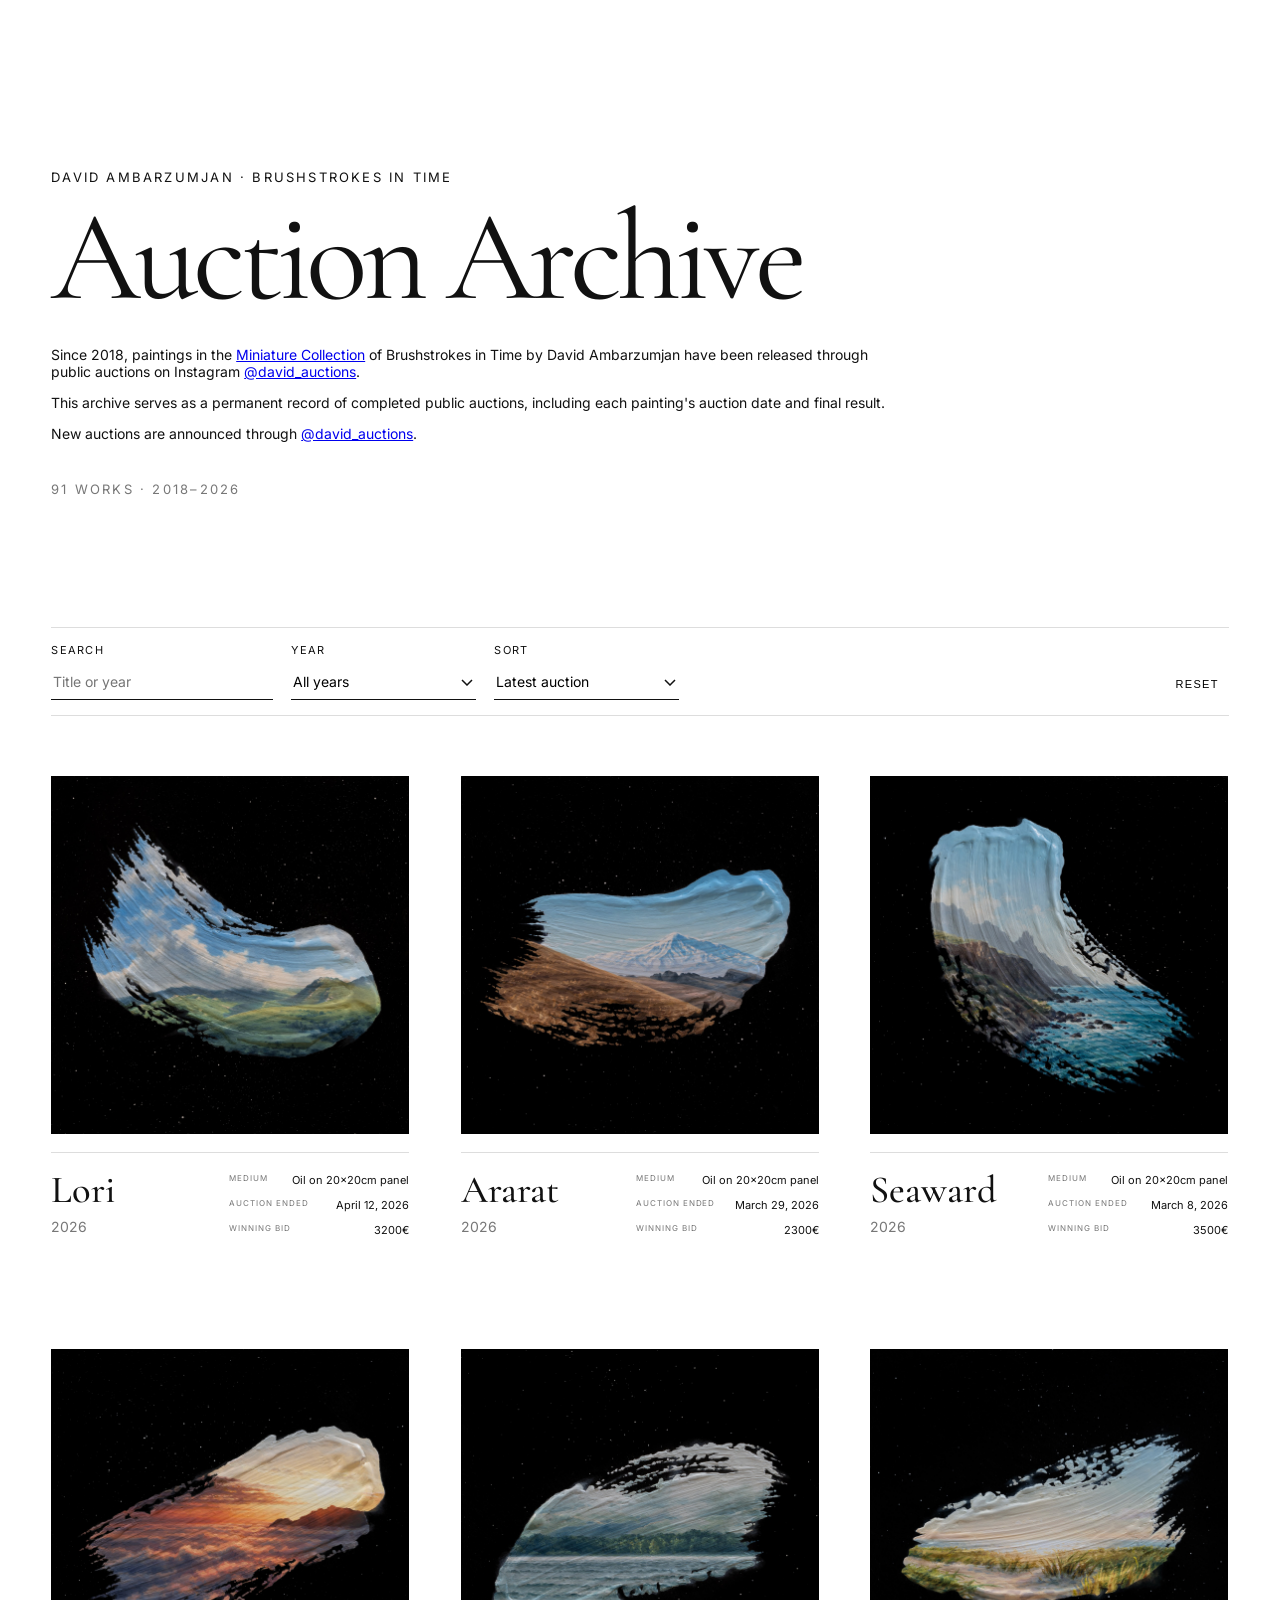
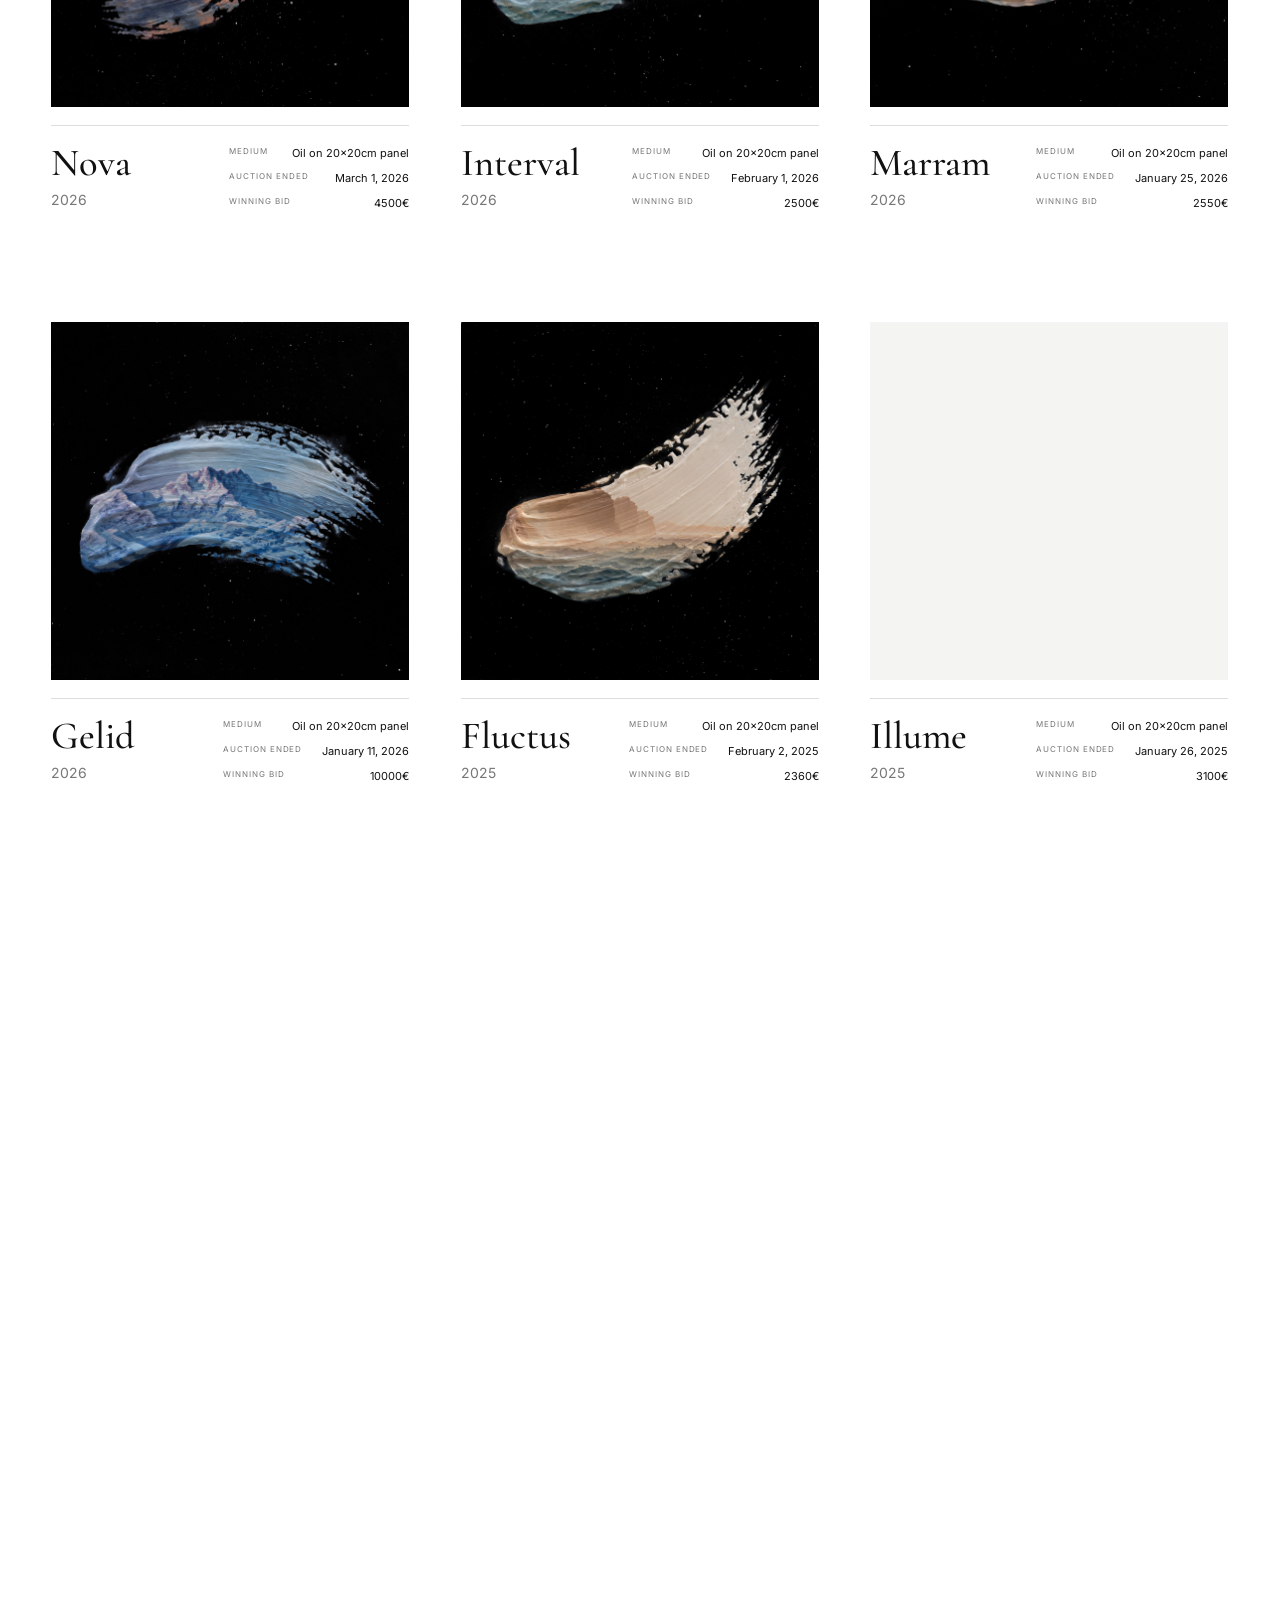
==== commit 4dfcac68: "Restore pre-lightbox-redesign baseline" ====
--- a/index.html
+++ b/index.html
@@ -8,15 +8,6 @@
 <meta content="index,follow" name="robots"/>
 <title>Auction Archive — David Ambarzumjan</title>
 <meta content="A chronological archive of David Ambarzumjan's miniature original painting auctions and final results." name="description"/>
-<script>
-try {
-  if (window.localStorage.getItem('da-color-mode') !== 'light') {
-    document.documentElement.setAttribute('data-da-theme', 'dark');
-  }
-} catch (error) {
-  document.documentElement.setAttribute('data-da-theme', 'dark');
-}
-</script>
 <link href="assets/styles.css" rel="stylesheet"/>
 </head>
 <body>
@@ -27,15 +18,7 @@
 <p class="description">Since 2018, paintings in the <a href="https://david-ambarzumjan.com/brushstrokes-in-time-miniature-collection">Miniature Collection</a> of Brushstrokes in Time by David Ambarzumjan have been released through public auctions on Instagram <a href="https://www.instagram.com/david_auctions/">@david_auctions</a>.</p>
 <p class="description">This archive serves as a permanent record of completed public auctions, including each painting's auction date and final result.</p>
 <p class="description">New auctions are announced through <a href="https://www.instagram.com/david_auctions/">@david_auctions</a>.</p>
-<div class="count-row">
 <p aria-live="polite" class="count" id="count"></p>
-<button aria-label="Switch to light mode" aria-pressed="true" class="theme-toggle" id="theme-toggle" title="Switch to light mode" type="button">
-<svg aria-hidden="true" focusable="false" viewBox="0 0 32 32">
-<g class="theme-toggle__sun"><circle class="theme-toggle__sun-core" cx="16" cy="16" r="5.6"></circle><path class="theme-toggle__sun-rays" d="M16 2.8v2.5M16 26.7v2.5M2.8 16h2.5M26.7 16h2.5M6.65 6.65l1.77 1.77M23.58 23.58l1.77 1.77M25.35 6.65l-1.77 1.77M8.42 23.58l-1.77 1.77"></path></g>
-<g class="theme-toggle__moon"><path d="M20.41 4.57A13 13 0 1 1 2.63 20.87A12.5 12.5 0 0 0 20.41 4.57Z"></path><path class="theme-toggle__moon-star" d="M11.45 2.75C11.7 4.95 12.65 6.2 15.25 6.85C12.65 7.25 11.7 8.65 11.45 10.8C11.1 8.65 10.1 7.25 7.65 6.85C10.1 6.2 11.1 4.95 11.45 2.75Z"></path><path class="theme-toggle__moon-star" d="M5.45 10C5.72 11.55 6.48 12.35 8.2 12.78C6.48 13.15 5.72 14.02 5.45 15.55C5.2 14.02 4.45 13.15 2.95 12.78C4.45 12.35 5.2 11.55 5.45 10Z"></path><path class="theme-toggle__moon-star" d="M10 13.5C10.2 14.85 10.75 15.58 11.95 15.9C10.75 16.2 10.2 16.95 10 18.45C9.78 16.95 9.25 16.2 8.05 15.9C9.25 15.58 9.78 14.85 10 13.5Z"></path></g>
-</svg>
-</button>
-</div>
 </header>
 <section aria-label="Archive filters" class="controls">
 <label>Search<input id="search" placeholder="Title or year" type="search"/></label>
@@ -49,14 +32,14 @@
 <p class="empty" hidden="" id="load-error">Archive data could not be loaded.</p>
 </main>
 <dialog class="viewer" id="viewer">
-<button aria-label="Close gallery" class="close" type="button"><svg aria-hidden="true" focusable="false" viewBox="0 0 24 24"><path d="M5 5 19 19M19 5 5 19"></path></svg></button>
-<button aria-label="Previous image" class="gallery-nav previous" type="button"><svg aria-hidden="true" focusable="false" viewBox="0 0 24 24"><path d="m14.5 4.5-7 7.5 7 7.5"></path></svg></button>
+<button aria-label="Close gallery" class="close" type="button">×</button>
+<button aria-label="Previous image" class="gallery-nav previous" type="button">‹</button>
 <figure class="viewer-content">
 <div class="viewer-frame"><img alt=""/></div>
 <figcaption class="viewer-caption"><p></p><span class="image-counter"></span></figcaption>
 </figure>
-<button aria-label="Next image" class="gallery-nav next" type="button"><svg aria-hidden="true" focusable="false" viewBox="0 0 24 24"><path d="m9.5 4.5 7 7.5-7 7.5"></path></svg></button>
+<button aria-label="Next image" class="gallery-nav next" type="button">›</button>
 </dialog>
-<script defer="" src="assets/app.js?v=20260802"></script>
+<script defer="" src="assets/app.js"></script>
 </body>
 </html>
--- a/assets/styles.css
+++ b/assets/styles.css
@@ -17,25 +17,6 @@
   .meta h2{font-size:36px}
   .year{font-size:16px}
 }
-
-/* Standalone GitHub Pages theme. The Squarespace embed keeps its own shadow DOM. */
-:root{
-  --archive-stars:url("starfield.svg");
-  --theme-toggle-light:#19575c;
-  --theme-toggle-dark:#6e9491;
-  --viewer-canvas:#fff;
-  --viewer-ink:#111;
-  --viewer-muted:#626866;
-  --viewer-hover:#5e9995;
-}
-.count-row{display:flex;align-items:center;justify-content:space-between;gap:18px;margin-top:38px}.count-row .count{margin:0}.theme-toggle{display:grid;width:36px;height:36px;margin:0;padding:0;place-items:center;border:0!important;border-radius:50%!important;background:transparent!important;box-shadow:none!important;color:var(--theme-toggle-light);cursor:pointer;-webkit-tap-highlight-color:transparent}.theme-toggle:hover{color:#5e9995}.theme-toggle:focus{outline:none}.theme-toggle:focus-visible{outline:1px solid currentColor;outline-offset:3px}.theme-toggle svg{display:block;width:20px;height:20px;overflow:visible}.theme-toggle__sun{transform-origin:16px 16px;opacity:0;transform:rotate(28deg) scale(.68);transition:opacity 160ms ease,transform 260ms cubic-bezier(.4,0,.2,1)}.theme-toggle__sun-core{fill:currentColor;stroke:none}.theme-toggle__sun-rays{fill:none;stroke:currentColor;stroke-width:1.55;stroke-linecap:square;stroke-linejoin:miter;vector-effect:non-scaling-stroke}.theme-toggle__moon{fill:currentColor;transform-origin:16px 16px;opacity:1;transform:rotate(0) scale(1);transition:opacity 160ms ease,transform 260ms cubic-bezier(.4,0,.2,1)}.theme-toggle__moon-star{fill:currentColor}.theme-toggle[aria-pressed="true"] .theme-toggle__sun{opacity:1;transform:rotate(0) scale(1)}.theme-toggle[aria-pressed="true"] .theme-toggle__moon{opacity:0;transform:rotate(-24deg) scale(.62)}
-html[data-da-theme="dark"]{--ink:#aeb5b3;--muted:#818987;--line:#303736;--paper:#000;color-scheme:dark;background:#000}html[data-da-theme="dark"] body{background-color:#000;background-image:var(--archive-stars);background-position:0 0;background-repeat:repeat;background-size:700px 700px;color:var(--ink)}html[data-da-theme="dark"] main{background:transparent}html[data-da-theme="dark"] .intro,html[data-da-theme="dark"] .meta{ text-shadow:0 0 4px #000,0 0 9px #000,0 0 15px #000}html[data-da-theme="dark"] a{color:#c1c8c6}html[data-da-theme="dark"] a:hover,html[data-da-theme="dark"] a:focus-visible{color:#b7c2c0}html[data-da-theme="dark"] .controls{background:rgba(0,0,0,.94);border-color:#303736}html[data-da-theme="dark"] .controls input,html[data-da-theme="dark"] .controls select{border-color:#303736;color:#aeb5b3}html[data-da-theme="dark"] .controls input::placeholder{color:#59615f;opacity:1}html[data-da-theme="dark"] .controls select{background-image:url("data:image/svg+xml,%3Csvg xmlns='http://www.w3.org/2000/svg' width='12' height='7' viewBox='0 0 12 7'%3E%3Cpath d='M1 1l5 5 5-5' fill='none' stroke='%23303736' stroke-width='1.5'/%3E%3C/svg%3E")}html[data-da-theme="dark"] .controls button,html[data-da-theme="dark"] .reset{background:transparent;color:#6e9491}html[data-da-theme="dark"] .image-button,html[data-da-theme="dark"] .meta{background:#000}html[data-da-theme="dark"] .meta h2{color:#b7c2c0}html[data-da-theme="dark"] .theme-toggle{color:var(--theme-toggle-dark)}html[data-da-theme="dark"] .theme-toggle:hover{color:#a3bfbc}
-#viewer.viewer{--viewer-canvas:#fff;--viewer-ink:#111;--viewer-muted:#626866;--viewer-hover:#5e9995;background:var(--viewer-canvas);color:var(--viewer-ink)}#viewer.viewer::backdrop{background:rgba(255,255,255,.96);backdrop-filter:blur(3px)}#viewer.viewer[open]:not(.is-closing){animation:auction-lightbox-in 360ms cubic-bezier(.22,.61,.36,1) both}#viewer.viewer[open]:not(.is-closing)::backdrop{animation:auction-backdrop-in 360ms ease both}#viewer.viewer[open] .viewer-content{animation:auction-viewer-content-in 360ms cubic-bezier(.22,.61,.36,1) both}#viewer.viewer[open] .close,#viewer.viewer[open] .gallery-nav{animation:auction-viewer-controls-in 280ms 80ms cubic-bezier(.22,.61,.36,1) both}#viewer.viewer.is-closing{animation:auction-lightbox-out 220ms ease-in both}#viewer.viewer.is-closing::backdrop{animation:auction-backdrop-out 220ms ease-in both}#viewer.viewer.is-closing .viewer-content{animation:auction-viewer-content-out 220ms ease-in both}#viewer.viewer.is-closing .close,#viewer.viewer.is-closing .gallery-nav{animation:auction-viewer-controls-out 160ms ease-in both}
-#viewer .viewer-caption{color:var(--viewer-muted)}#viewer .viewer-caption p{color:var(--viewer-ink)}#viewer .close,#viewer .gallery-nav{border:0;background:transparent;color:var(--viewer-ink);cursor:pointer;-webkit-tap-highlight-color:transparent}#viewer .close{position:fixed;top:20px;right:20px;z-index:4;display:grid;width:48px;height:48px;padding:0;place-items:center;border-radius:0;font-size:inherit}#viewer .close svg{width:23px;height:23px;fill:none;stroke:currentColor;stroke-linecap:square;stroke-width:1.35}#viewer .gallery-nav{top:0;bottom:0;z-index:2;display:flex;width:clamp(56px,10vw,128px);height:100%;padding:0;align-items:center;font:inherit;transform:none}#viewer .gallery-nav svg{width:31px;height:31px;fill:none;stroke:currentColor;stroke-linecap:square;stroke-linejoin:miter;stroke-width:1.35}#viewer .gallery-nav.previous{left:0;justify-content:flex-start;padding-left:clamp(16px,2vw,34px)}#viewer .gallery-nav.next{right:0;justify-content:flex-end;padding-right:clamp(16px,2vw,34px)}#viewer .close:hover,#viewer .gallery-nav:hover{background:transparent;color:var(--viewer-hover)}#viewer .close:focus{outline:none}#viewer .close:focus-visible,#viewer .gallery-nav:focus-visible{outline:1px solid currentColor;outline-offset:-8px}html[data-da-theme="dark"] #viewer.viewer{--viewer-canvas:#000;--viewer-ink:#b7c2c0;--viewer-muted:#818987;--viewer-hover:#a3bfbc;background-color:#000;background-image:var(--archive-stars);background-position:0 0;background-repeat:repeat;background-size:700px 700px}html[data-da-theme="dark"] #viewer.viewer::backdrop{background:rgba(0,0,0,.96)}
-@keyframes auction-lightbox-in{from{opacity:0}to{opacity:1}}@keyframes auction-lightbox-out{from{opacity:1}to{opacity:0}}@keyframes auction-backdrop-in{from{opacity:0}to{opacity:1}}@keyframes auction-backdrop-out{from{opacity:1}to{opacity:0}}@keyframes auction-viewer-content-in{from{opacity:0;transform:scale(.982)}to{opacity:1;transform:scale(1)}}@keyframes auction-viewer-content-out{from{opacity:1;transform:scale(1)}to{opacity:0;transform:scale(.988)}}@keyframes auction-viewer-controls-in{from{opacity:0;transform:scale(.94)}to{opacity:1;transform:scale(1)}}@keyframes auction-viewer-controls-out{from{opacity:1}to{opacity:0}}
-#da-theme-transition-cover{position:fixed;inset:0;z-index:2147483647;display:block;width:100vw;height:100vh;height:100dvh;pointer-events:none;opacity:0;transition:opacity 120ms linear;will-change:opacity}#da-theme-transition-cover.da-to-dark{background:#000}#da-theme-transition-cover.da-to-light{background:#fff}#da-theme-transition-cover.da-is-visible{opacity:1}
-@media(max-width:760px){.count-row{margin-top:28px}#viewer .close{top:8px;right:8px;width:44px;height:44px}#viewer .close svg{width:21px;height:21px}#viewer .gallery-nav{width:58px}#viewer .gallery-nav.previous{padding-left:12px}#viewer .gallery-nav.next{padding-right:12px}#viewer .gallery-nav svg{width:27px;height:27px}}
-@media(prefers-reduced-motion:reduce){.theme-toggle__sun,.theme-toggle__moon,#da-theme-transition-cover{transition:none!important}#viewer.viewer[open],#viewer.viewer[open]::backdrop,#viewer.viewer[open] .viewer-content,#viewer.viewer[open] .close,#viewer.viewer[open] .gallery-nav{animation:none!important}}
 @media(max-width:430px){
   .meta dl>div{grid-template-columns:1fr;gap:4px;padding:7px 0 13px}
   .meta dd{text-align:left}
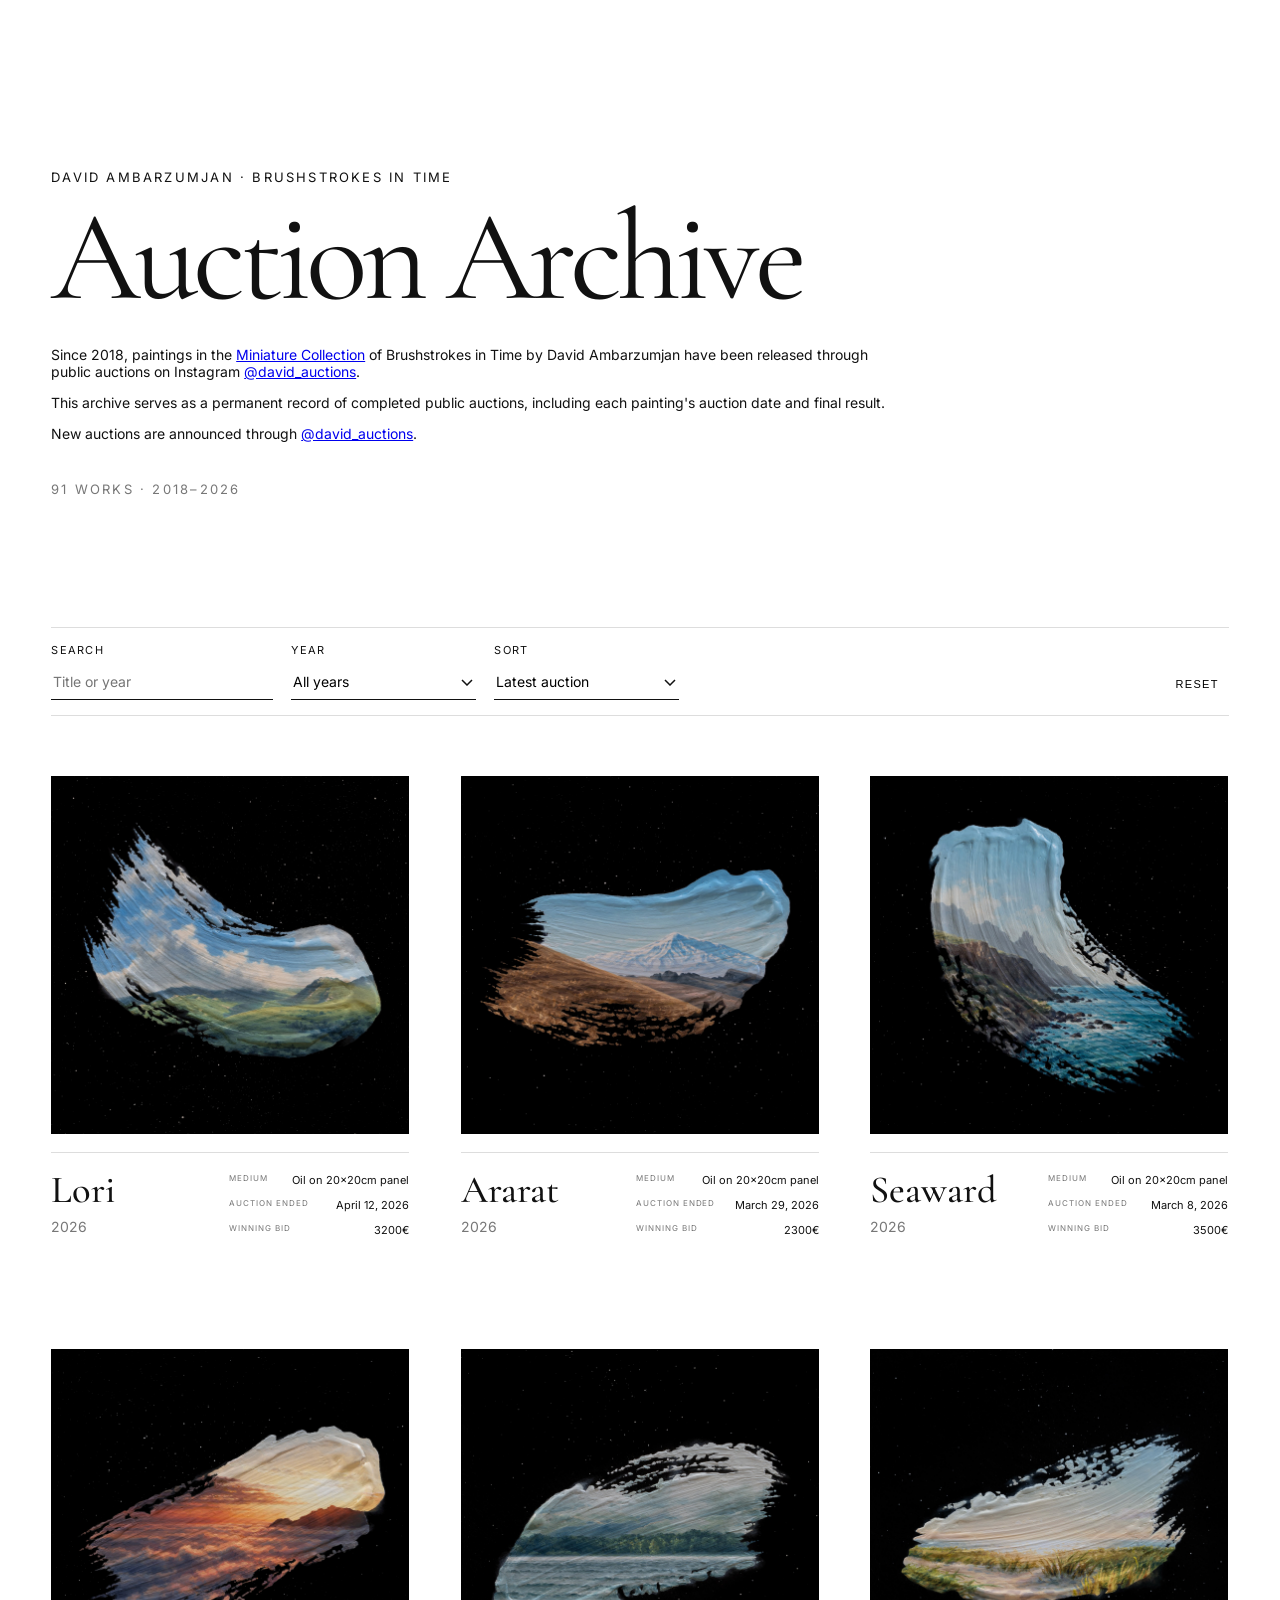
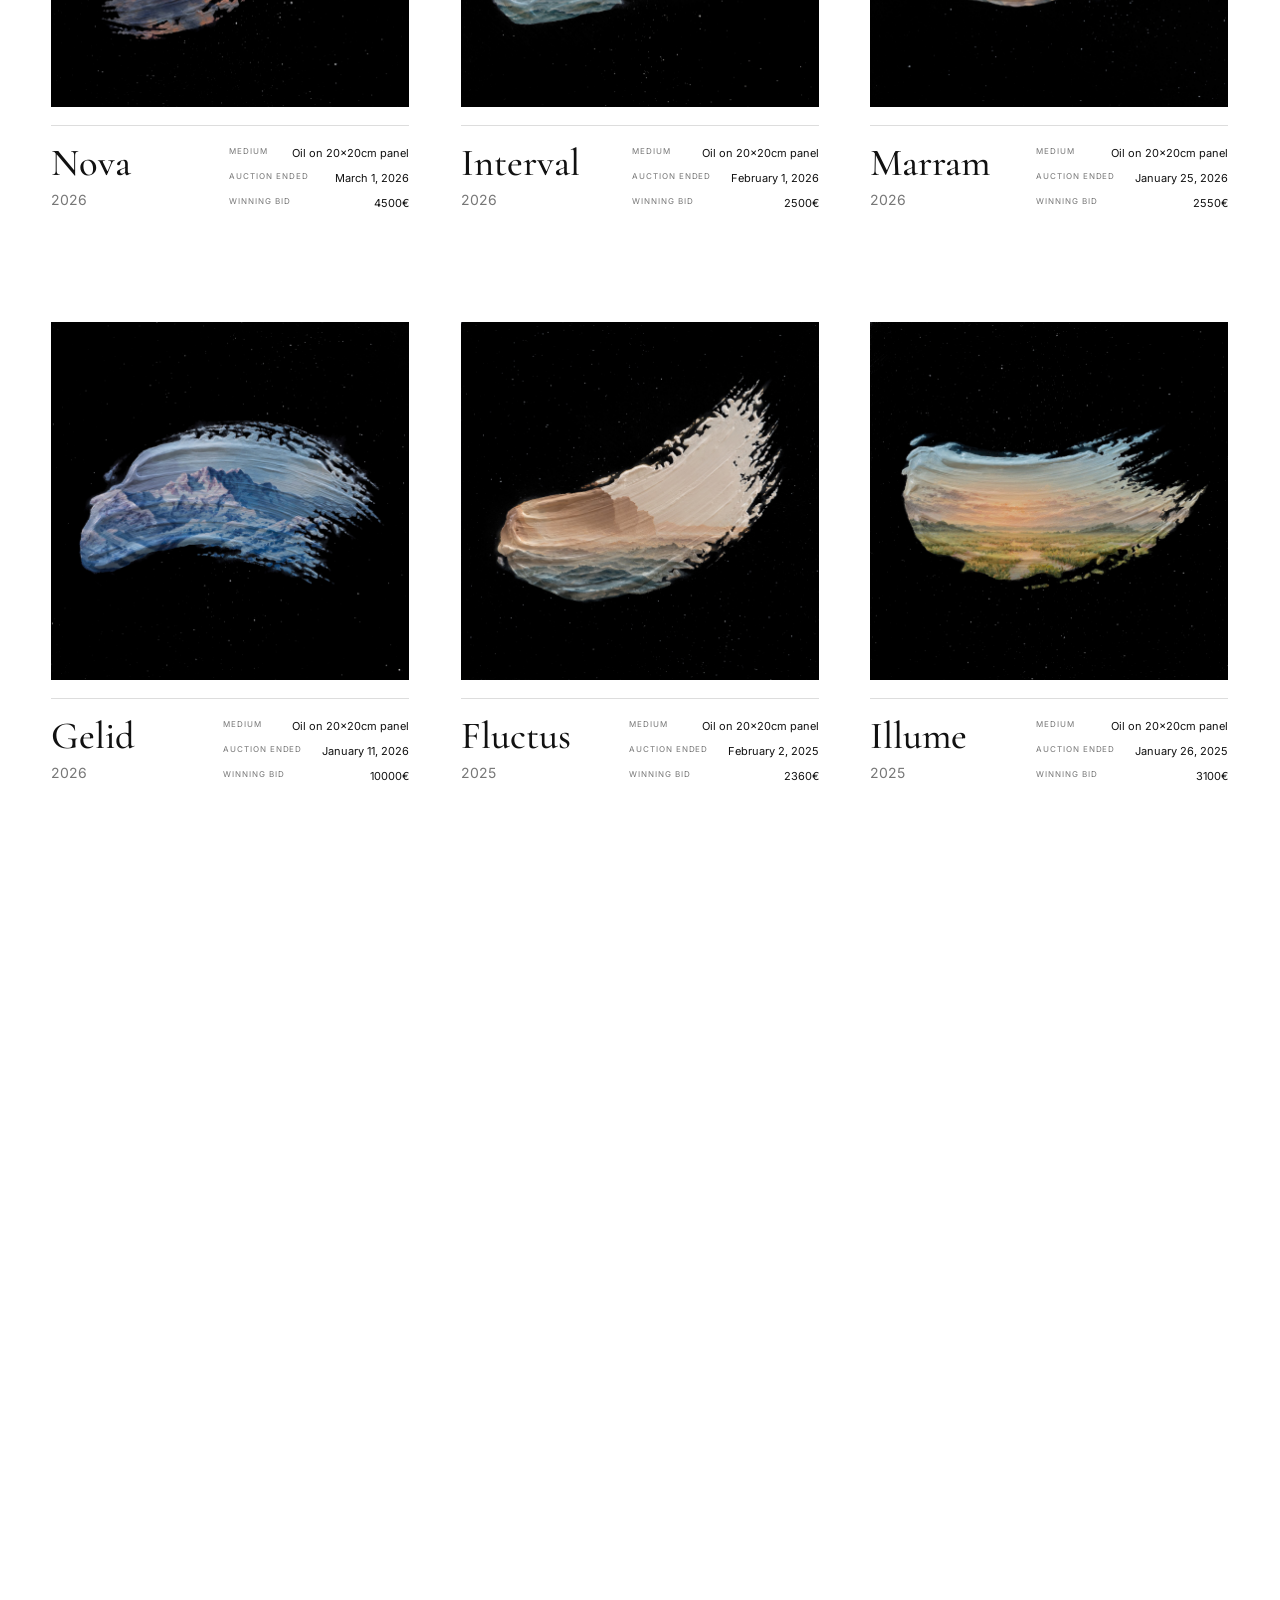
==== commit b33bdc78: "Improve auction archive loading, lifecycle and accessibility" ====
--- a/index.html
+++ b/index.html
@@ -5,7 +5,6 @@
 <meta content="noindex, nofollow" name="robots"/>
 <meta charset="utf-8"/>
 <meta content="width=device-width, initial-scale=1" name="viewport"/>
-<meta content="index,follow" name="robots"/>
 <title>Auction Archive — David Ambarzumjan</title>
 <meta content="A chronological archive of David Ambarzumjan's miniature original painting auctions and final results." name="description"/>
 <link href="assets/styles.css" rel="stylesheet"/>
@@ -31,12 +30,12 @@
 <p class="empty" hidden="" id="empty">No works match those filters.</p>
 <p class="empty" hidden="" id="load-error">Archive data could not be loaded.</p>
 </main>
-<dialog class="viewer" id="viewer">
+<dialog class="viewer" id="viewer" aria-labelledby="gallery-title">
 <button aria-label="Close gallery" class="close" type="button">×</button>
 <button aria-label="Previous image" class="gallery-nav previous" type="button">‹</button>
 <figure class="viewer-content">
 <div class="viewer-frame"><img alt=""/></div>
-<figcaption class="viewer-caption"><p></p><span class="image-counter"></span></figcaption>
+<figcaption class="viewer-caption"><p id="gallery-title"></p><span class="image-counter" aria-live="polite"></span></figcaption>
 </figure>
 <button aria-label="Next image" class="gallery-nav next" type="button">›</button>
 </dialog>
--- a/assets/styles.css
+++ b/assets/styles.css
@@ -1,5 +1,5 @@
 @import url("https://fonts.googleapis.com/css2?family=Cormorant+Garamond:wght@400;500&family=Inter:wght@400;500;600&display=swap");
-:root{--ink:#111;--muted:#777;--line:#ddd;--paper:#fff;--pad:clamp(20px,4vw,64px)}*{box-sizing:border-box}html{scroll-behavior:smooth}body{margin:0;background:var(--paper);color:var(--ink);font-family:Inter,Arial,sans-serif;font-size:14px}main{padding:0 var(--pad) 90px}.intro{padding:clamp(72px,12vw,160px) 0 clamp(60px,9vw,115px);max-width:850px}.eyebrow,.count{text-transform:uppercase;letter-spacing:.17em;font-size:13px;line-height:1.45}.intro h1{font:400 clamp(58px,10vw,140px)/.82 Cormorant Garamond,Georgia,serif;margin:20px 0 35px;letter-spacing:-.045em}.lede{font:400 clamp(21px,3vw,36px)/1.25 Cormorant Garamond,Georgia,serif;max-width:680px}.count{margin-top:38px;color:var(--muted)}.controls{position:sticky;top:0;z-index:5;background:rgba(255,255,255,.94);backdrop-filter:blur(12px);border-top:1px solid var(--line);border-bottom:1px solid var(--line);padding:15px 0;display:flex;align-items:end;gap:18px;margin-bottom:60px}.controls label{display:grid;gap:8px;text-transform:uppercase;letter-spacing:.12em;font-size:11px}.controls input,.controls select{border:0;border-bottom:1px solid var(--ink);background:transparent;border-radius:0;padding:8px 2px;font:400 14px/1.3 Inter,Arial,sans-serif;min-width:185px}.controls button{margin-left:auto;background:transparent;border:0;text-transform:uppercase;letter-spacing:.12em;font-size:11px;cursor:pointer;padding:10px}.archive{display:grid;grid-template-columns:repeat(3,minmax(0,1fr));gap:clamp(65px,8vw,125px) clamp(24px,4vw,64px)}.artwork{min-width:0}.image-button{display:block;width:100%;padding:0;border:0;background:#f4f4f2;cursor:zoom-in;aspect-ratio:1/1;overflow:hidden}.image-button img{display:block;width:100%;height:100%;object-fit:contain;transition:transform .6s ease}.image-button:hover img{transform:scale(1.015)}.meta{display:grid;grid-template-columns:1fr auto;gap:30px;padding-top:18px;border-top:1px solid var(--line);margin-top:18px}.meta h2{font:500 clamp(27px,3vw,42px)/1 Cormorant Garamond,Georgia,serif;margin:0}.year{margin:8px 0 0;color:var(--muted)}dl{margin:0;min-width:180px}dl div{display:flex;justify-content:space-between;gap:20px;padding:2px 0 9px}dt{text-transform:uppercase;letter-spacing:.12em;font-size:8px;color:var(--muted)}dd{margin:0;font-size:11px;text-align:right}dialog{border:0;padding:0;background:#111;color:#fff;width:100vw;height:100vh;max-width:none;max-height:none;overflow:hidden;touch-action:pan-y}dialog::backdrop{background:#111}.viewer-frame{width:100%;height:calc(100% - 62px);display:flex;align-items:center;justify-content:center;overflow:hidden}.viewer-frame img{width:100%;height:100%;object-fit:contain;display:block;user-select:none;-webkit-user-drag:none}.viewer-caption{height:62px;margin:0;display:grid;grid-template-columns:1fr auto 1fr;align-items:center;padding:0 24px}.viewer-caption p{grid-column:2;margin:0;font:400 22px Cormorant Garamond,Georgia,serif;text-align:center}.image-counter{grid-column:3;justify-self:end;font-size:10px;letter-spacing:.14em;color:#bbb}.close{position:fixed;right:20px;top:15px;z-index:3;border:0;background:rgba(0,0,0,.55);color:white;width:42px;height:42px;border-radius:50%;font-size:28px;cursor:pointer}.gallery-nav{position:fixed;z-index:2;top:50%;transform:translateY(-50%);width:56px;height:76px;border:0;background:rgba(0,0,0,.3);color:#fff;font:300 54px/1 Georgia,serif;cursor:pointer;display:grid;place-items:center}.gallery-nav:hover{background:rgba(0,0,0,.55)}.gallery-nav.previous{left:14px}.gallery-nav.next{right:14px}.gallery-nav[hidden]{display:none}.viewer-frame img.slide-left{animation:slideLeft .24s ease}.viewer-frame img.slide-right{animation:slideRight .24s ease}@keyframes slideLeft{from{opacity:.35;transform:translateX(18px)}to{opacity:1;transform:none}}@keyframes slideRight{from{opacity:.35;transform:translateX(-18px)}to{opacity:1;transform:none}}body.viewer-open{overflow:hidden}#empty{text-align:center;padding:80px 0;color:var(--muted)}@media(max-width:760px){.site-header{align-items:flex-start;flex-direction:column}.site-header nav{gap:15px}.archive{grid-template-columns:1fr}.controls{flex-wrap:wrap}.controls label{flex:1}.controls input,.controls select{width:100%;min-width:0}.controls button{margin-left:0}.meta{grid-template-columns:1fr}.meta dl{max-width:300px}footer{grid-template-columns:1fr}.intro h1{font-size:70px}}@media(max-width:760px){.gallery-nav{width:44px;height:62px;font-size:44px;background:rgba(0,0,0,.18)}.gallery-nav.previous{left:4px}.gallery-nav.next{right:4px}.viewer-caption{padding:0 14px}.viewer-caption p{font-size:19px}.image-counter{font-size:9px}.close{right:10px;top:10px}}@media(max-width:760px){.gallery-nav{width:44px;height:62px;font-size:44px;background:rgba(0,0,0,.18)}.gallery-nav.previous{left:4px}.gallery-nav.next{right:4px}.viewer-caption{padding:0 14px}.viewer-caption p{font-size:19px}.image-counter{font-size:9px}.close{right:10px;top:10px}}@media(prefers-reduced-motion:reduce){*{scroll-behavior:auto!important}.image-button img{transition:none}.viewer-frame img{animation:none!important}.viewer-frame img{animation:none!important}}
+:root{--ink:#111;--muted:#777;--line:#ddd;--paper:#fff;--pad:clamp(20px,4vw,64px)}*{box-sizing:border-box}html{scroll-behavior:smooth}body{margin:0;background:var(--paper);color:var(--ink);font-family:Inter,Arial,sans-serif;font-size:14px}main{padding:0 var(--pad) 90px}.intro{padding:clamp(72px,12vw,160px) 0 clamp(60px,9vw,115px);max-width:850px}.eyebrow,.count{text-transform:uppercase;letter-spacing:.17em;font-size:13px;line-height:1.45}.intro h1{font:400 clamp(58px,10vw,140px)/.82 Cormorant Garamond,Georgia,serif;margin:20px 0 35px;letter-spacing:-.045em}.lede{font:400 clamp(21px,3vw,36px)/1.25 Cormorant Garamond,Georgia,serif;max-width:680px}.count{margin-top:38px;color:var(--muted)}.controls{position:sticky;top:0;z-index:5;background:rgba(255,255,255,.94);backdrop-filter:blur(12px);border-top:1px solid var(--line);border-bottom:1px solid var(--line);padding:15px 0;display:flex;align-items:end;gap:18px;margin-bottom:60px}.controls label{display:grid;gap:8px;text-transform:uppercase;letter-spacing:.12em;font-size:11px}.controls input,.controls select{border:0;border-bottom:1px solid var(--ink);background:transparent;border-radius:0;padding:8px 2px;font:400 14px/1.3 Inter,Arial,sans-serif;min-width:185px}.controls button{margin-left:auto;background:transparent;border:0;text-transform:uppercase;letter-spacing:.12em;font-size:11px;cursor:pointer;padding:10px}.archive{display:grid;grid-template-columns:repeat(3,minmax(0,1fr));gap:clamp(65px,8vw,125px) clamp(24px,4vw,64px)}.artwork{min-width:0}.image-button{display:block;width:100%;padding:0;border:0;background:#f4f4f2;cursor:zoom-in;aspect-ratio:1/1;overflow:hidden}.image-button img{display:block;width:100%;height:100%;object-fit:contain;transition:transform .6s ease}.image-button:hover img{transform:scale(1.015)}.meta{display:grid;grid-template-columns:1fr auto;gap:30px;padding-top:18px;border-top:1px solid var(--line);margin-top:18px}.meta h2{font:500 clamp(27px,3vw,42px)/1 Cormorant Garamond,Georgia,serif;margin:0}.year{margin:8px 0 0;color:var(--muted)}dl{margin:0;min-width:180px}dl div{display:flex;justify-content:space-between;gap:20px;padding:2px 0 9px}dt{text-transform:uppercase;letter-spacing:.12em;font-size:8px;color:var(--muted)}dd{margin:0;font-size:11px;text-align:right}dialog{border:0;padding:0;background:#111;color:#fff;width:100vw;height:100vh;max-width:none;max-height:none;overflow:hidden;touch-action:pan-y}dialog::backdrop{background:#111}.viewer-frame{width:100%;height:calc(100% - 62px);display:flex;align-items:center;justify-content:center;overflow:hidden}.viewer-frame img{width:100%;height:100%;object-fit:contain;display:block;user-select:none;-webkit-user-drag:none}.viewer-caption{height:62px;margin:0;display:grid;grid-template-columns:1fr auto 1fr;align-items:center;padding:0 24px}.viewer-caption p{grid-column:2;margin:0;font:400 22px Cormorant Garamond,Georgia,serif;text-align:center}.image-counter{grid-column:3;justify-self:end;font-size:10px;letter-spacing:.14em;color:#bbb}.close{position:fixed;right:20px;top:15px;z-index:3;border:0;background:rgba(0,0,0,.55);color:white;width:42px;height:42px;border-radius:50%;font-size:28px;cursor:pointer}.gallery-nav{position:fixed;z-index:2;top:50%;transform:translateY(-50%);width:56px;height:76px;border:0;background:rgba(0,0,0,.3);color:#fff;font:300 54px/1 Georgia,serif;cursor:pointer;display:grid;place-items:center}.gallery-nav:hover{background:rgba(0,0,0,.55)}.gallery-nav.previous{left:14px}.gallery-nav.next{right:14px}.gallery-nav[hidden]{display:none}.viewer-frame img.slide-left{animation:slideLeft .24s ease}.viewer-frame img.slide-right{animation:slideRight .24s ease}@keyframes slideLeft{from{opacity:.35;transform:translateX(18px)}to{opacity:1;transform:none}}@keyframes slideRight{from{opacity:.35;transform:translateX(-18px)}to{opacity:1;transform:none}}body.viewer-open{overflow:hidden}#empty{text-align:center;padding:80px 0;color:var(--muted)}@media(max-width:760px){.site-header{align-items:flex-start;flex-direction:column}.site-header nav{gap:15px}.archive{grid-template-columns:1fr}.controls{flex-wrap:wrap}.controls label{flex:1}.controls input,.controls select{width:100%;min-width:0}.controls button{margin-left:0}.meta{grid-template-columns:1fr}.meta dl{max-width:300px}footer{grid-template-columns:1fr}.intro h1{font-size:70px}}@media(max-width:760px){.gallery-nav{width:44px;height:62px;font-size:44px;background:rgba(0,0,0,.18)}.gallery-nav.previous{left:4px}.gallery-nav.next{right:4px}.viewer-caption{padding:0 14px}.viewer-caption p{font-size:19px}.image-counter{font-size:9px}.close{right:10px;top:10px}}@media(prefers-reduced-motion:reduce){*{scroll-behavior:auto!important}.image-button img{transition:none}.viewer-frame img{animation:none!important}}
 /* Embedded archive: Squarespace provides the global navigation. */
 body>main{padding-top:1px}
 @media(max-width:1100px) and (min-width:761px){.archive{grid-template-columns:repeat(2,minmax(0,1fr))}}
@@ -57,7 +57,19 @@
   .controls select{
     min-height:32px;
     padding:4px 1px;
-    font-size:13px;
+    font-size:16px;
     line-height:1.2;
   }
 }
+
+/* Landscape phones use paired cards with the same card layout as desktop. */
+@media(max-width:760px) and (orientation:landscape){
+  .archive{grid-template-columns:repeat(2,minmax(0,1fr));gap:clamp(28px,6vw,42px) clamp(16px,3vw,24px)}
+  .meta{display:grid;grid-template-columns:1fr auto;gap:30px;padding-top:18px;margin-top:18px}
+  .meta h2{font:500 clamp(27px,3vw,42px)/1 Cormorant Garamond,Georgia,serif;margin:0}
+  .year{margin:8px 0 0}
+  .meta dl{margin:0;width:auto;max-width:none;min-width:180px}
+  .meta dl>div{display:flex;justify-content:space-between;gap:20px;padding:2px 0 5px}
+  .meta dt{font-size:8px;line-height:normal;padding-top:0;white-space:normal;text-align:left}
+  .meta dd{min-width:0;font-size:11px;line-height:normal;text-align:right;overflow-wrap:normal}
+}
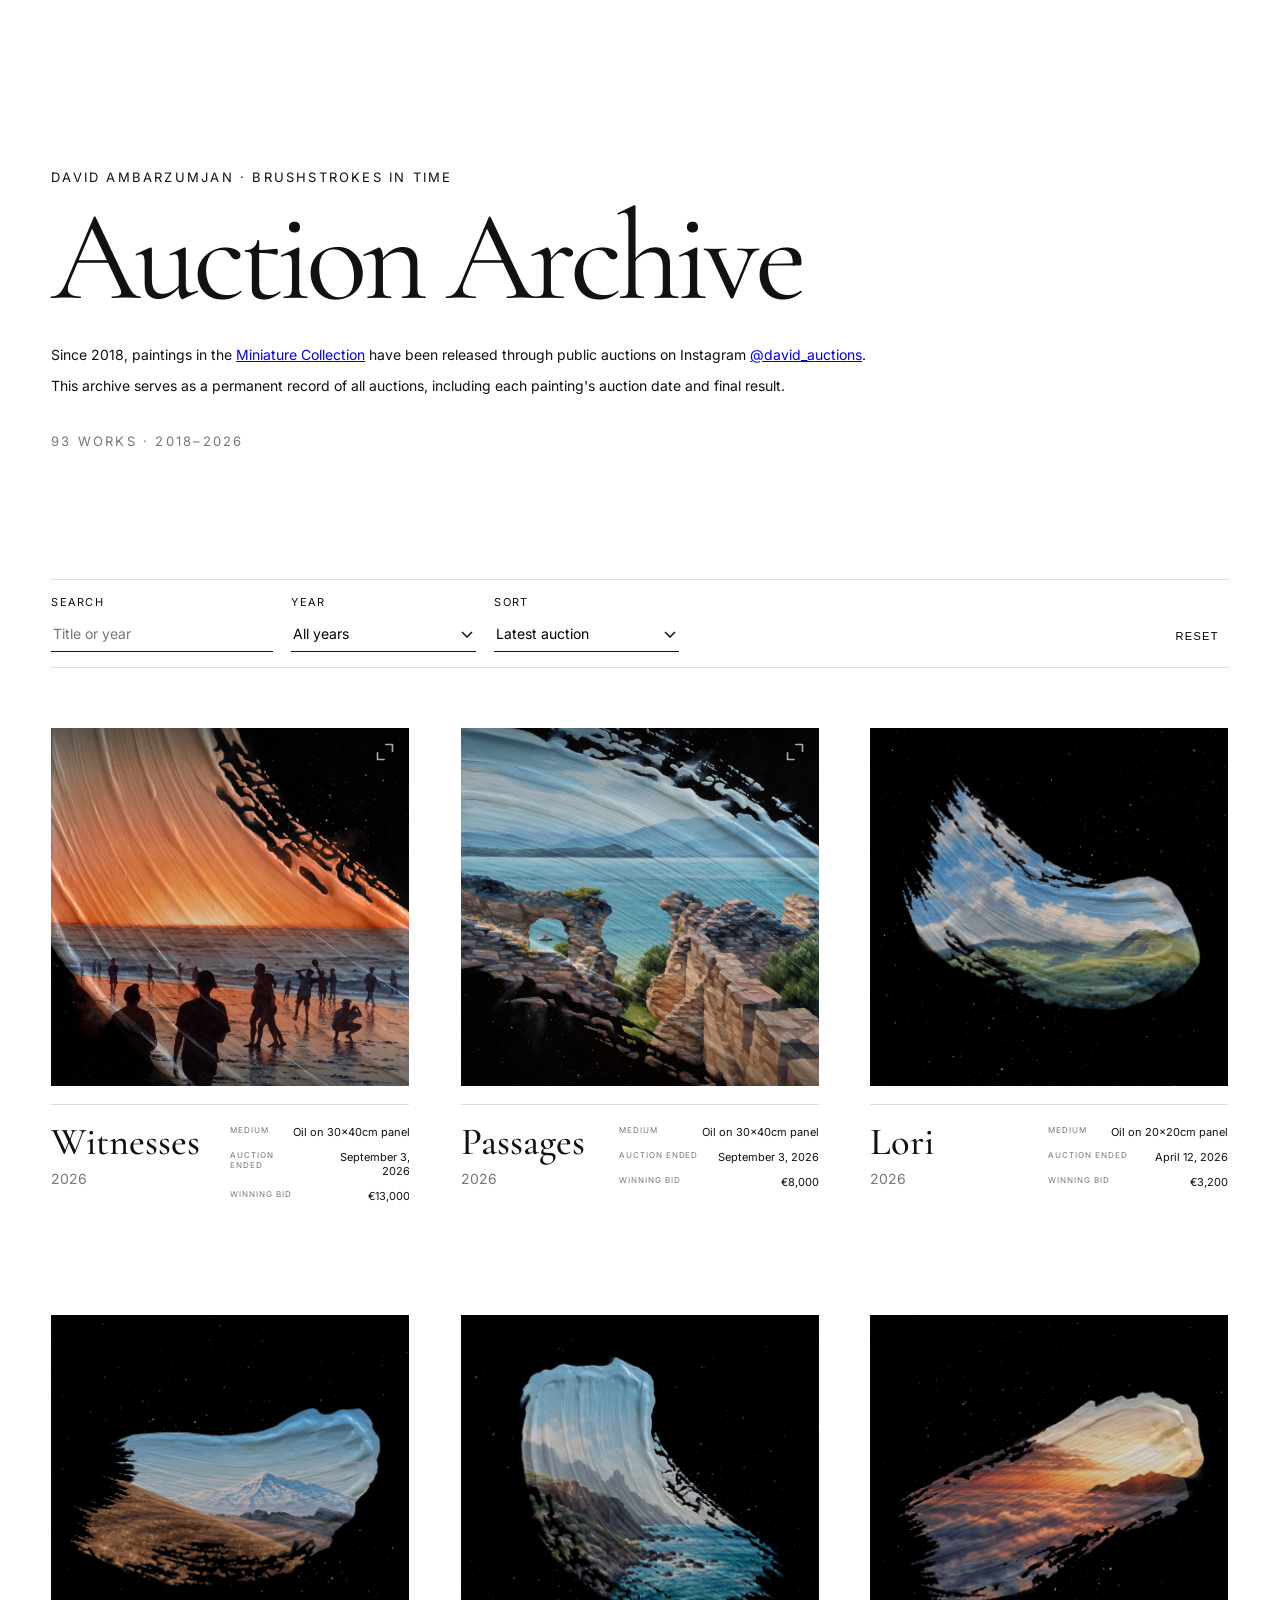
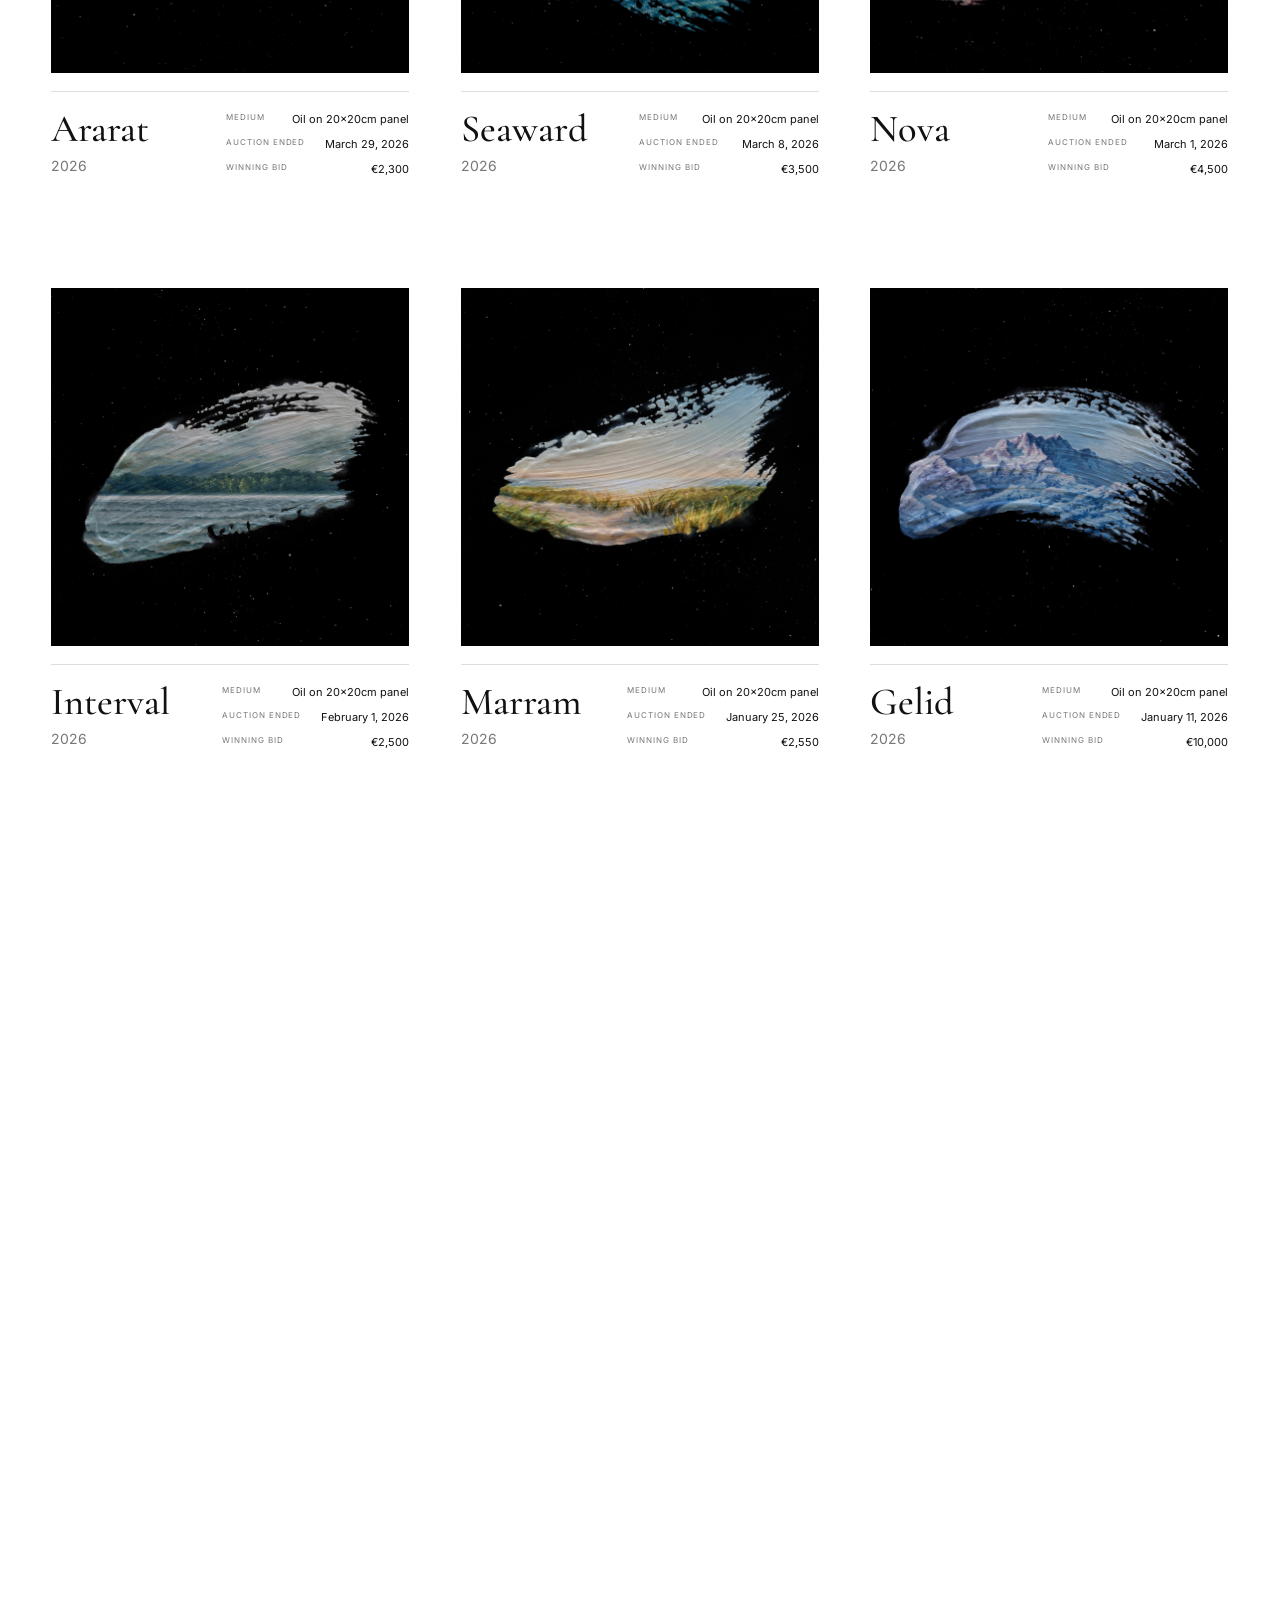
==== commit 741fd872: "Switch Armenian titles to GHEA Mariam" ====
--- a/index.html
+++ b/index.html
@@ -6,7 +6,7 @@
 <meta charset="utf-8"/>
 <meta content="width=device-width, initial-scale=1" name="viewport"/>
 <title>Auction Archive — David Ambarzumjan</title>
-<meta content="A chronological archive of David Ambarzumjan's miniature original painting auctions and final results." name="description"/>
+<meta content="A permanent record of David Ambarzumjan's public painting auctions, including auction dates and final results." name="description"/>
 <link href="assets/styles.css" rel="stylesheet"/>
 </head>
 <body>
@@ -14,9 +14,8 @@
 <header class="intro">
 <p class="eyebrow">David Ambarzumjan · Brushstrokes in Time</p>
 <h1>Auction Archive</h1>
-<p class="description">Since 2018, paintings in the <a href="https://david-ambarzumjan.com/brushstrokes-in-time-miniature-collection">Miniature Collection</a> of Brushstrokes in Time by David Ambarzumjan have been released through public auctions on Instagram <a href="https://www.instagram.com/david_auctions/">@david_auctions</a>.</p>
-<p class="description">This archive serves as a permanent record of completed public auctions, including each painting's auction date and final result.</p>
-<p class="description">New auctions are announced through <a href="https://www.instagram.com/david_auctions/">@david_auctions</a>.</p>
+<p class="description">Since 2018, paintings in the <a href="https://david-ambarzumjan.com/brushstrokes-in-time-miniature-collection">Miniature Collection</a> have been released through public auctions on Instagram <a href="https://www.instagram.com/david_auctions/">@david_auctions</a>.</p>
+<p class="description">This archive serves as a permanent record of all auctions, including each painting's auction date and final result.</p>
 <p aria-live="polite" class="count" id="count"></p>
 </header>
 <section aria-label="Archive filters" class="controls">
--- a/assets/styles.css
+++ b/assets/styles.css
@@ -1,6 +1,13 @@
 @import url("https://fonts.googleapis.com/css2?family=Cormorant+Garamond:wght@400;500&family=Inter:wght@400;500;600&display=swap");
+@font-face{font-family:"GHEA Mariam";font-style:normal;font-weight:400;font-display:swap;src:url("fonts/GHEAMariam/GHEAMariamReg.otf") format("opentype")}
 :root{--ink:#111;--muted:#777;--line:#ddd;--paper:#fff;--pad:clamp(20px,4vw,64px)}*{box-sizing:border-box}html{scroll-behavior:smooth}body{margin:0;background:var(--paper);color:var(--ink);font-family:Inter,Arial,sans-serif;font-size:14px}main{padding:0 var(--pad) 90px}.intro{padding:clamp(72px,12vw,160px) 0 clamp(60px,9vw,115px);max-width:850px}.eyebrow,.count{text-transform:uppercase;letter-spacing:.17em;font-size:13px;line-height:1.45}.intro h1{font:400 clamp(58px,10vw,140px)/.82 Cormorant Garamond,Georgia,serif;margin:20px 0 35px;letter-spacing:-.045em}.lede{font:400 clamp(21px,3vw,36px)/1.25 Cormorant Garamond,Georgia,serif;max-width:680px}.count{margin-top:38px;color:var(--muted)}.controls{position:sticky;top:0;z-index:5;background:rgba(255,255,255,.94);backdrop-filter:blur(12px);border-top:1px solid var(--line);border-bottom:1px solid var(--line);padding:15px 0;display:flex;align-items:end;gap:18px;margin-bottom:60px}.controls label{display:grid;gap:8px;text-transform:uppercase;letter-spacing:.12em;font-size:11px}.controls input,.controls select{border:0;border-bottom:1px solid var(--ink);background:transparent;border-radius:0;padding:8px 2px;font:400 14px/1.3 Inter,Arial,sans-serif;min-width:185px}.controls button{margin-left:auto;background:transparent;border:0;text-transform:uppercase;letter-spacing:.12em;font-size:11px;cursor:pointer;padding:10px}.archive{display:grid;grid-template-columns:repeat(3,minmax(0,1fr));gap:clamp(65px,8vw,125px) clamp(24px,4vw,64px)}.artwork{min-width:0}.image-button{display:block;width:100%;padding:0;border:0;background:#f4f4f2;cursor:zoom-in;aspect-ratio:1/1;overflow:hidden}.image-button img{display:block;width:100%;height:100%;object-fit:contain;transition:transform .6s ease}.image-button:hover img{transform:scale(1.015)}.meta{display:grid;grid-template-columns:1fr auto;gap:30px;padding-top:18px;border-top:1px solid var(--line);margin-top:18px}.meta h2{font:500 clamp(27px,3vw,42px)/1 Cormorant Garamond,Georgia,serif;margin:0}.year{margin:8px 0 0;color:var(--muted)}dl{margin:0;min-width:180px}dl div{display:flex;justify-content:space-between;gap:20px;padding:2px 0 9px}dt{text-transform:uppercase;letter-spacing:.12em;font-size:8px;color:var(--muted)}dd{margin:0;font-size:11px;text-align:right}dialog{border:0;padding:0;background:#111;color:#fff;width:100vw;height:100vh;max-width:none;max-height:none;overflow:hidden;touch-action:pan-y}dialog::backdrop{background:#111}.viewer-frame{width:100%;height:calc(100% - 62px);display:flex;align-items:center;justify-content:center;overflow:hidden}.viewer-frame img{width:100%;height:100%;object-fit:contain;display:block;user-select:none;-webkit-user-drag:none}.viewer-caption{height:62px;margin:0;display:grid;grid-template-columns:1fr auto 1fr;align-items:center;padding:0 24px}.viewer-caption p{grid-column:2;margin:0;font:400 22px Cormorant Garamond,Georgia,serif;text-align:center}.image-counter{grid-column:3;justify-self:end;font-size:10px;letter-spacing:.14em;color:#bbb}.close{position:fixed;right:20px;top:15px;z-index:3;border:0;background:rgba(0,0,0,.55);color:white;width:42px;height:42px;border-radius:50%;font-size:28px;cursor:pointer}.gallery-nav{position:fixed;z-index:2;top:50%;transform:translateY(-50%);width:56px;height:76px;border:0;background:rgba(0,0,0,.3);color:#fff;font:300 54px/1 Georgia,serif;cursor:pointer;display:grid;place-items:center}.gallery-nav:hover{background:rgba(0,0,0,.55)}.gallery-nav.previous{left:14px}.gallery-nav.next{right:14px}.gallery-nav[hidden]{display:none}.viewer-frame img.slide-left{animation:slideLeft .24s ease}.viewer-frame img.slide-right{animation:slideRight .24s ease}@keyframes slideLeft{from{opacity:.35;transform:translateX(18px)}to{opacity:1;transform:none}}@keyframes slideRight{from{opacity:.35;transform:translateX(-18px)}to{opacity:1;transform:none}}body.viewer-open{overflow:hidden}#empty{text-align:center;padding:80px 0;color:var(--muted)}@media(max-width:760px){.site-header{align-items:flex-start;flex-direction:column}.site-header nav{gap:15px}.archive{grid-template-columns:1fr}.controls{flex-wrap:wrap}.controls label{flex:1}.controls input,.controls select{width:100%;min-width:0}.controls button{margin-left:0}.meta{grid-template-columns:1fr}.meta dl{max-width:300px}footer{grid-template-columns:1fr}.intro h1{font-size:70px}}@media(max-width:760px){.gallery-nav{width:44px;height:62px;font-size:44px;background:rgba(0,0,0,.18)}.gallery-nav.previous{left:4px}.gallery-nav.next{right:4px}.viewer-caption{padding:0 14px}.viewer-caption p{font-size:19px}.image-counter{font-size:9px}.close{right:10px;top:10px}}@media(prefers-reduced-motion:reduce){*{scroll-behavior:auto!important}.image-button img{transition:none}.viewer-frame img{animation:none!important}}
 /* Embedded archive: Squarespace provides the global navigation. */
+.image-button:disabled{cursor:default;color:var(--muted);font:inherit;border:1px solid var(--line)}
+.image-button{position:relative}
+.crop-expand{position:absolute;z-index:2;top:0;right:0;width:100%;height:120px;pointer-events:none;background:linear-gradient(to bottom,rgba(0,0,0,.42),rgba(0,0,0,.16) 38%,transparent);color:rgba(255,255,255,.65)}
+.crop-bottom-gradient{position:absolute;z-index:1;right:0;bottom:0;width:100%;height:120px;pointer-events:none;background:linear-gradient(to top,rgba(0,0,0,.42),rgba(0,0,0,.16) 38%,transparent)}
+.crop-expand svg{position:absolute;top:14px;right:14px;width:20px;height:20px;filter:drop-shadow(0 1px 2px rgba(0,0,0,.25))}
+.image-button:hover .crop-expand,.image-button:focus-visible .crop-expand{color:rgba(255,255,255,.82)}
 body>main{padding-top:1px}
 @media(max-width:1100px) and (min-width:761px){.archive{grid-template-columns:repeat(2,minmax(0,1fr))}}
 .artwork{content-visibility:auto;contain-intrinsic-size:620px}
@@ -73,3 +80,4 @@
   .meta dt{font-size:8px;line-height:normal;padding-top:0;white-space:normal;text-align:left}
   .meta dd{min-width:0;font-size:11px;line-height:normal;text-align:right;overflow-wrap:normal}
 }
+.meta h2[lang="hy"],.viewer-caption p[lang="hy"]{font-family:"GHEA Mariam",Cormorant Garamond,Georgia,serif;font-weight:400}
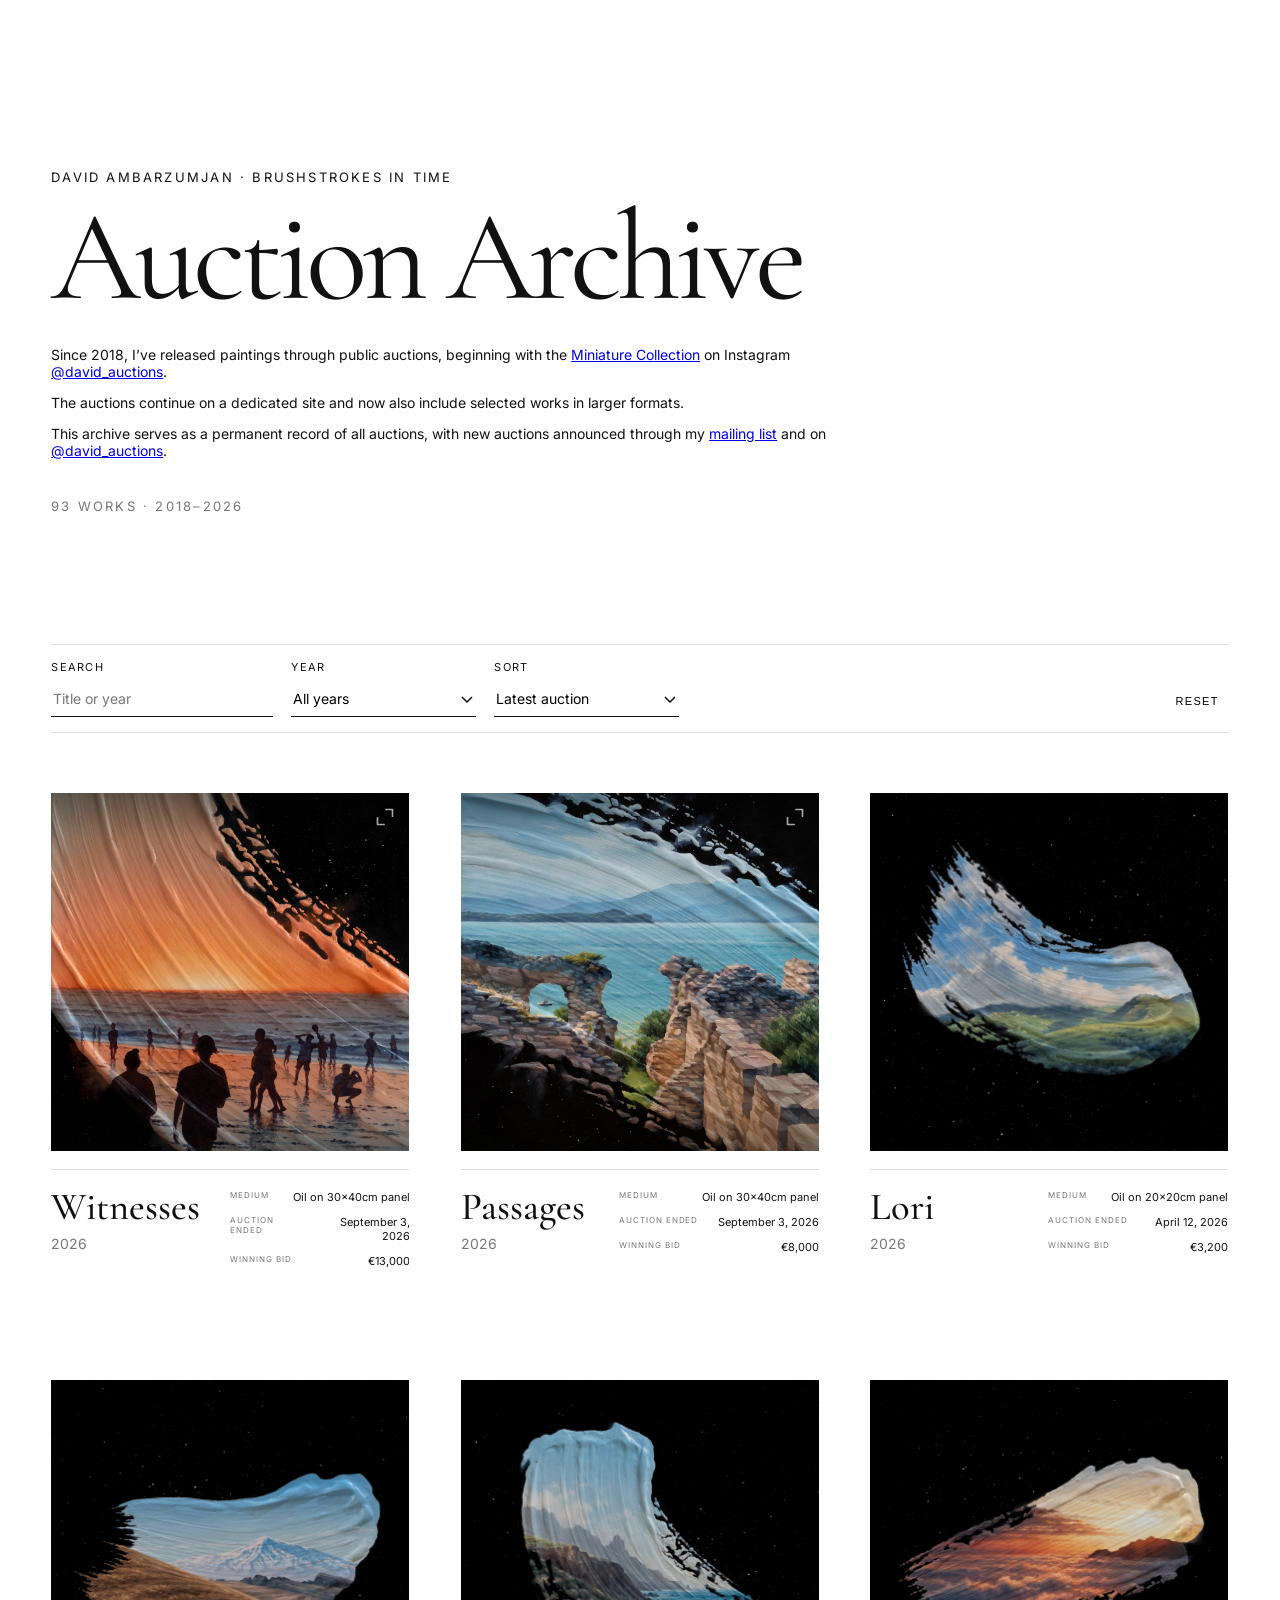
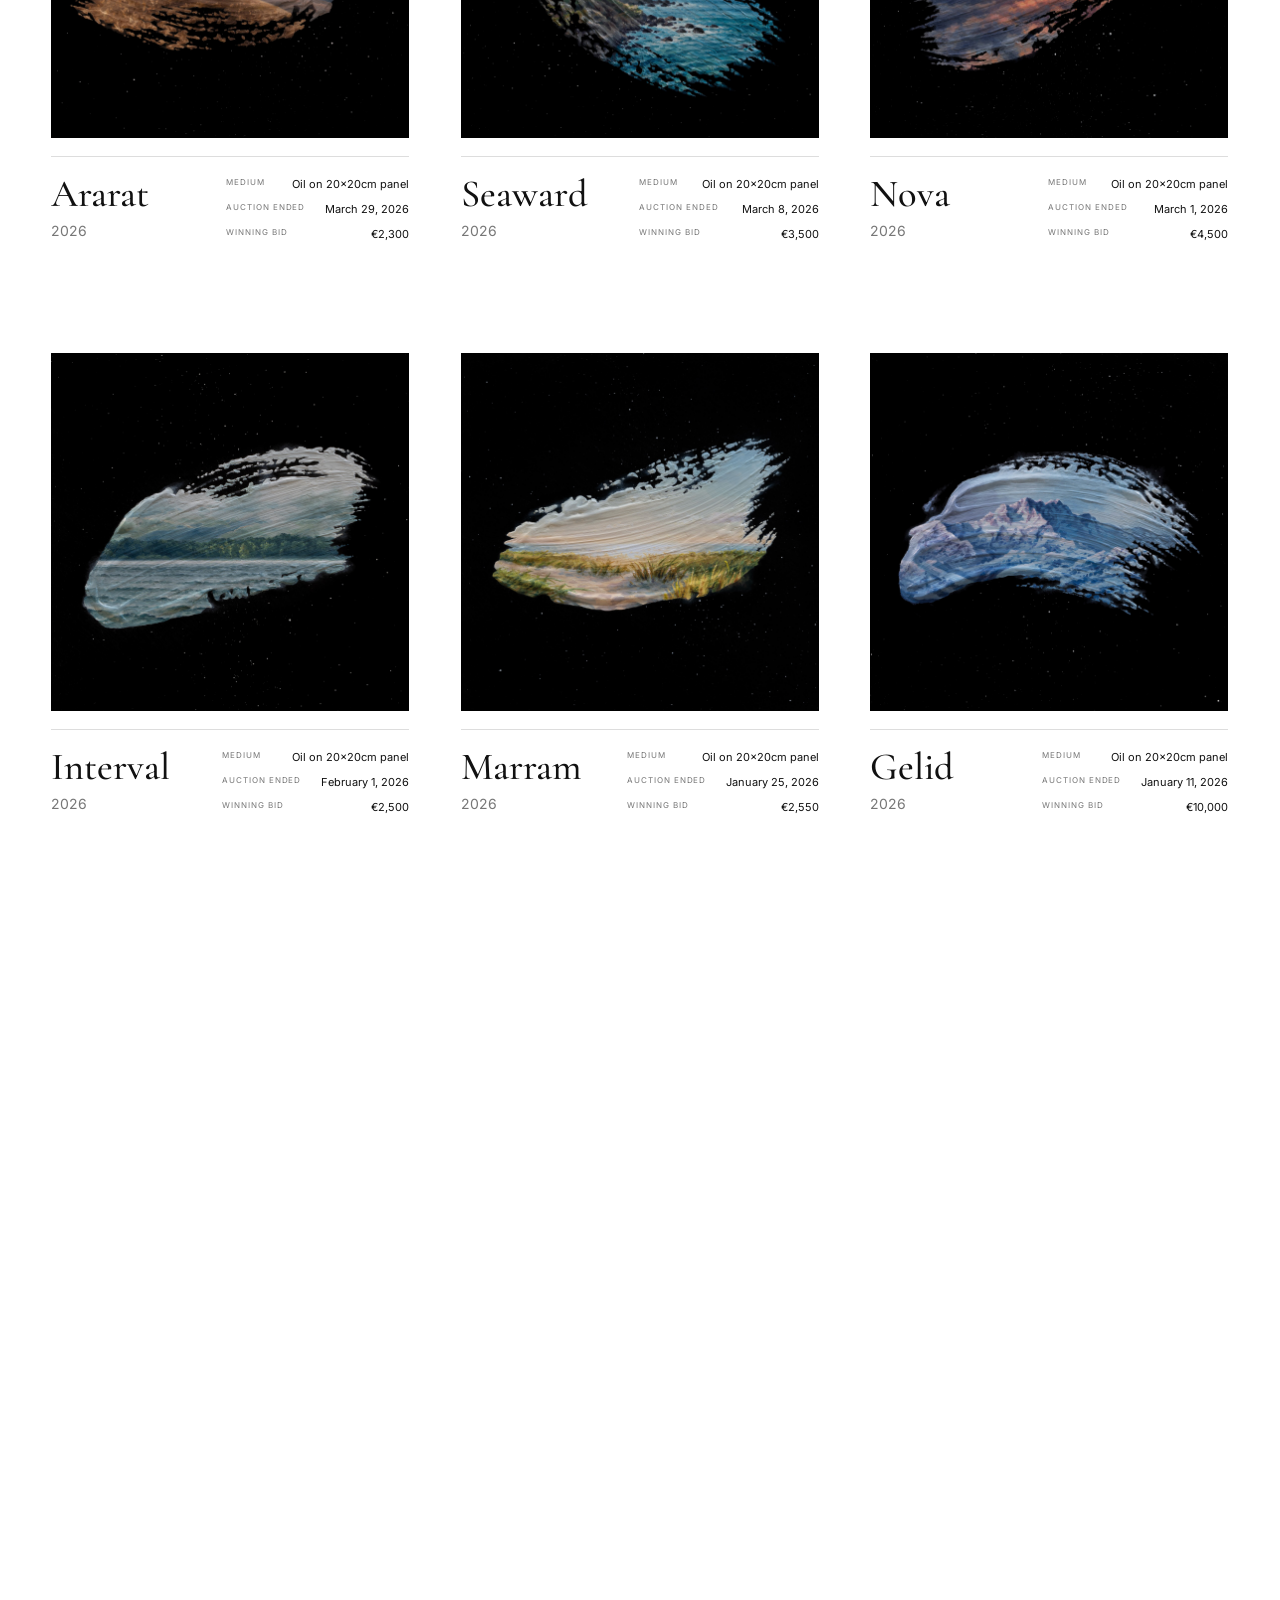
==== commit 527c5f44: "Sync GitHub archive introduction with Squarespace" ====
--- a/index.html
+++ b/index.html
@@ -6,7 +6,7 @@
 <meta charset="utf-8"/>
 <meta content="width=device-width, initial-scale=1" name="viewport"/>
 <title>Auction Archive — David Ambarzumjan</title>
-<meta content="A permanent record of David Ambarzumjan's public painting auctions, including auction dates and final results." name="description"/>
+<meta content="A permanent record of David Ambarzumjan's public painting auctions, with new auctions announced through his mailing list and on Instagram." name="description"/>
 <link href="assets/styles.css" rel="stylesheet"/>
 </head>
 <body>
@@ -14,8 +14,9 @@
 <header class="intro">
 <p class="eyebrow">David Ambarzumjan · Brushstrokes in Time</p>
 <h1>Auction Archive</h1>
-<p class="description">Since 2018, paintings in the <a href="https://david-ambarzumjan.com/brushstrokes-in-time-miniature-collection">Miniature Collection</a> have been released through public auctions on Instagram <a href="https://www.instagram.com/david_auctions/">@david_auctions</a>.</p>
-<p class="description">This archive serves as a permanent record of all auctions, including each painting's auction date and final result.</p>
+<p class="description">Since 2018, I’ve released paintings through public auctions, beginning with the <a href="https://david-ambarzumjan.com/brushstrokes-in-time-miniature-collection">Miniature Collection</a> on Instagram <a href="https://www.instagram.com/david_auctions/">@david_auctions</a>.</p>
+<p class="description">The auctions continue on a dedicated site and now also include selected works in larger formats.</p>
+<p class="description">This archive serves as a permanent record of all auctions, with new auctions announced through my <a href="https://david-ambarzumjan.com/mailing-list">mailing list</a> and on <a href="https://www.instagram.com/david_auctions/">@david_auctions</a>.</p>
 <p aria-live="polite" class="count" id="count"></p>
 </header>
 <section aria-label="Archive filters" class="controls">
